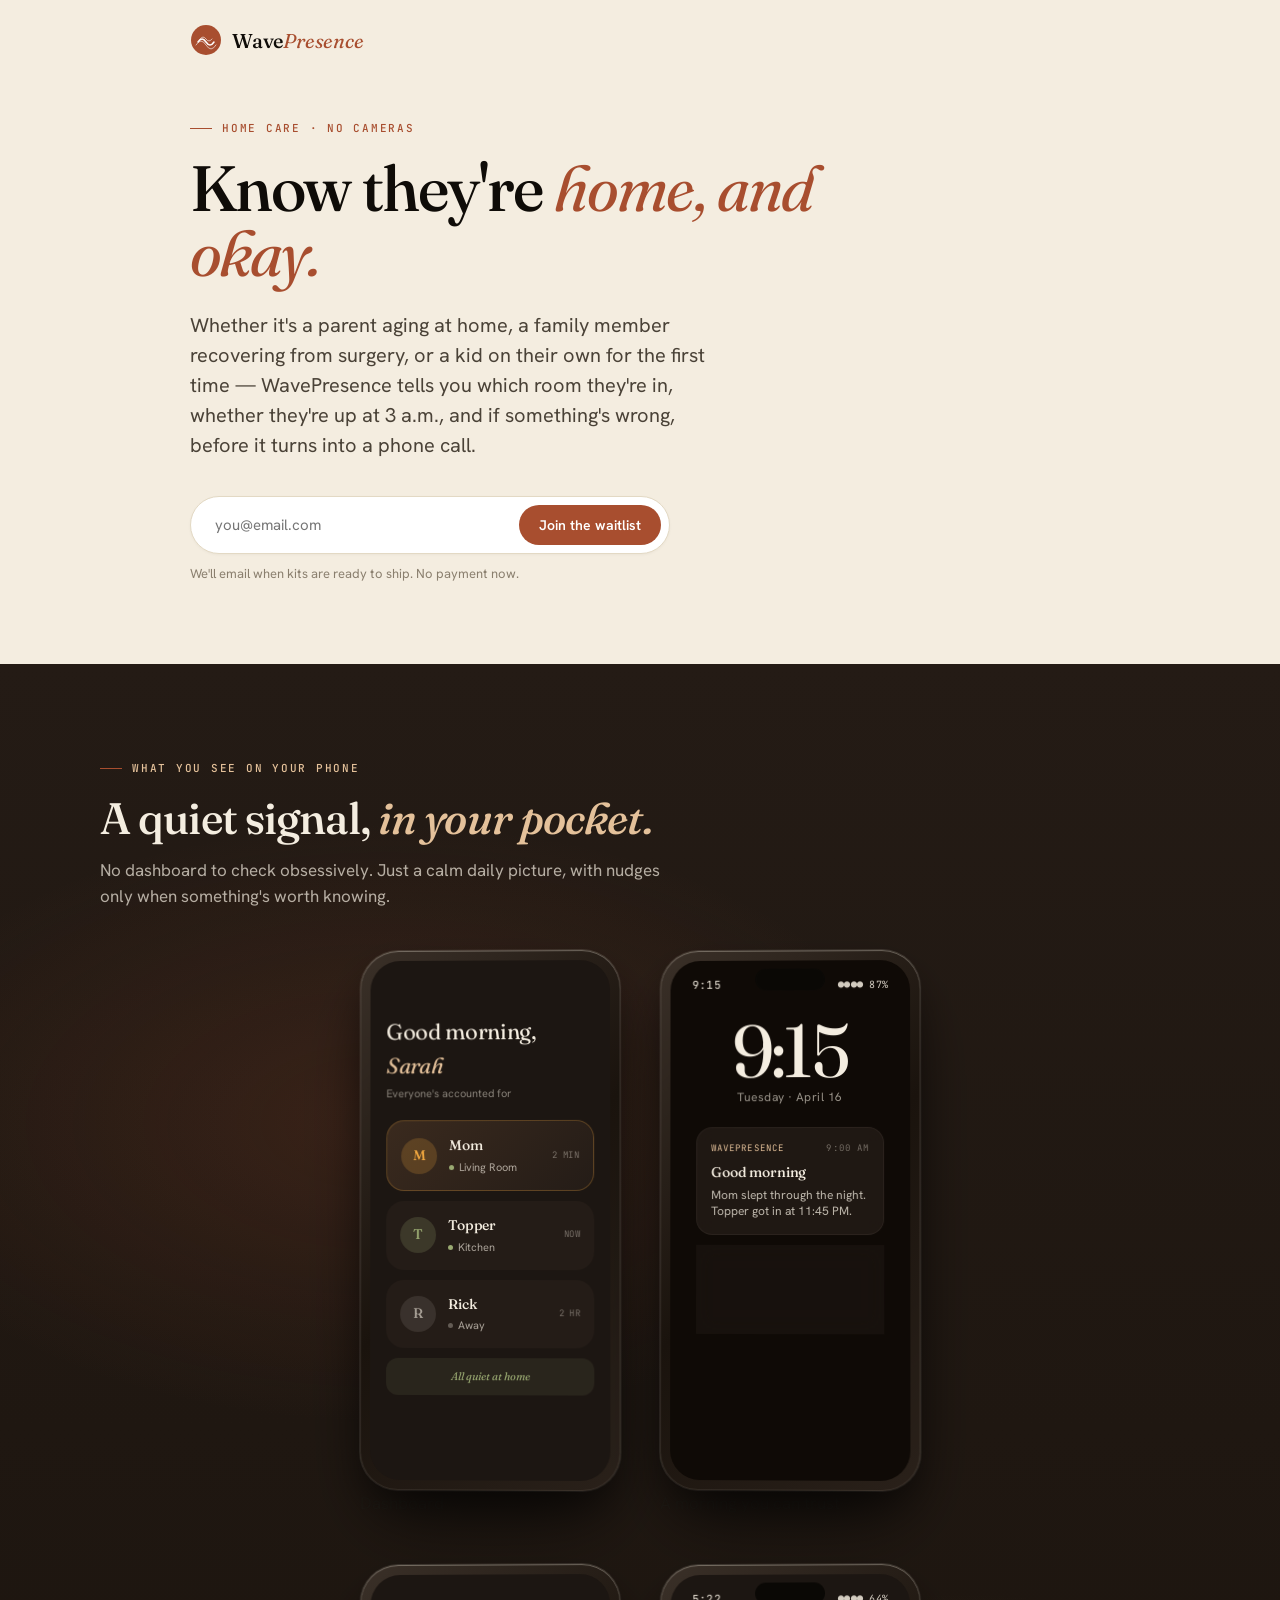
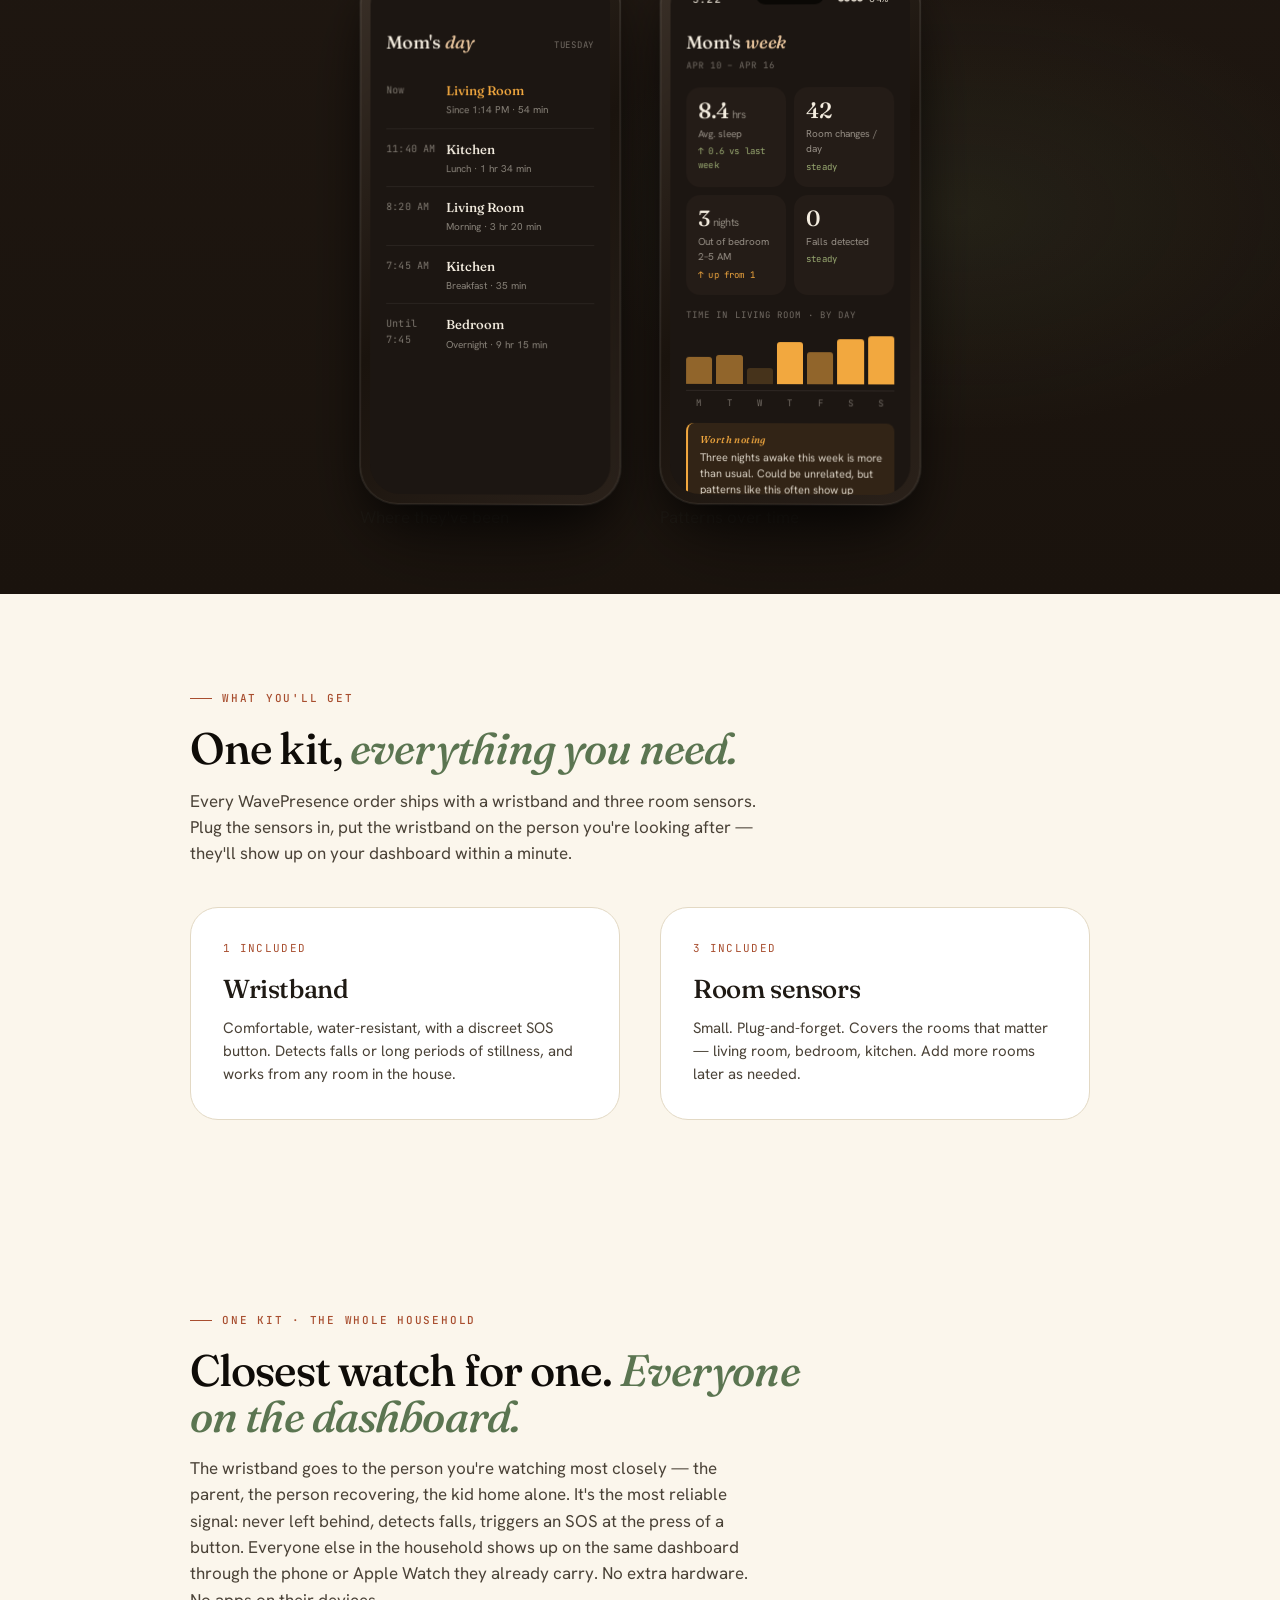
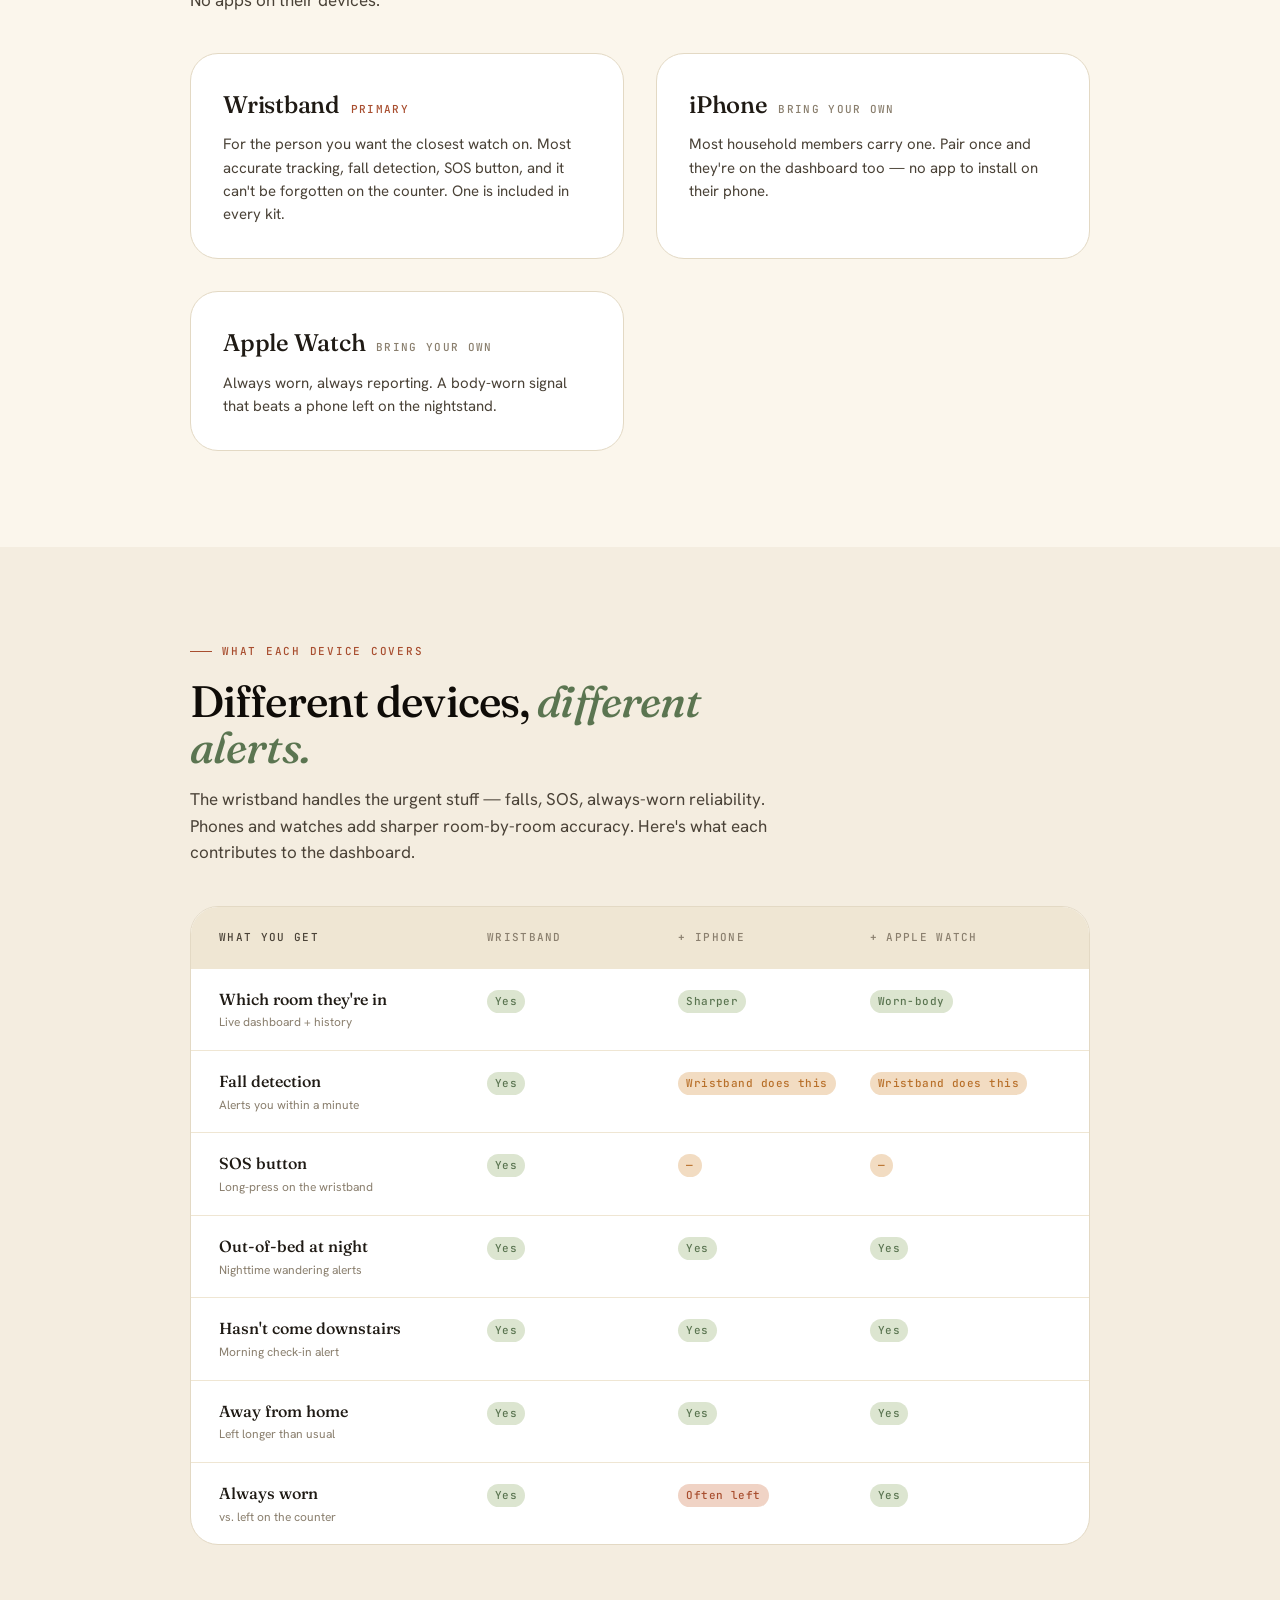
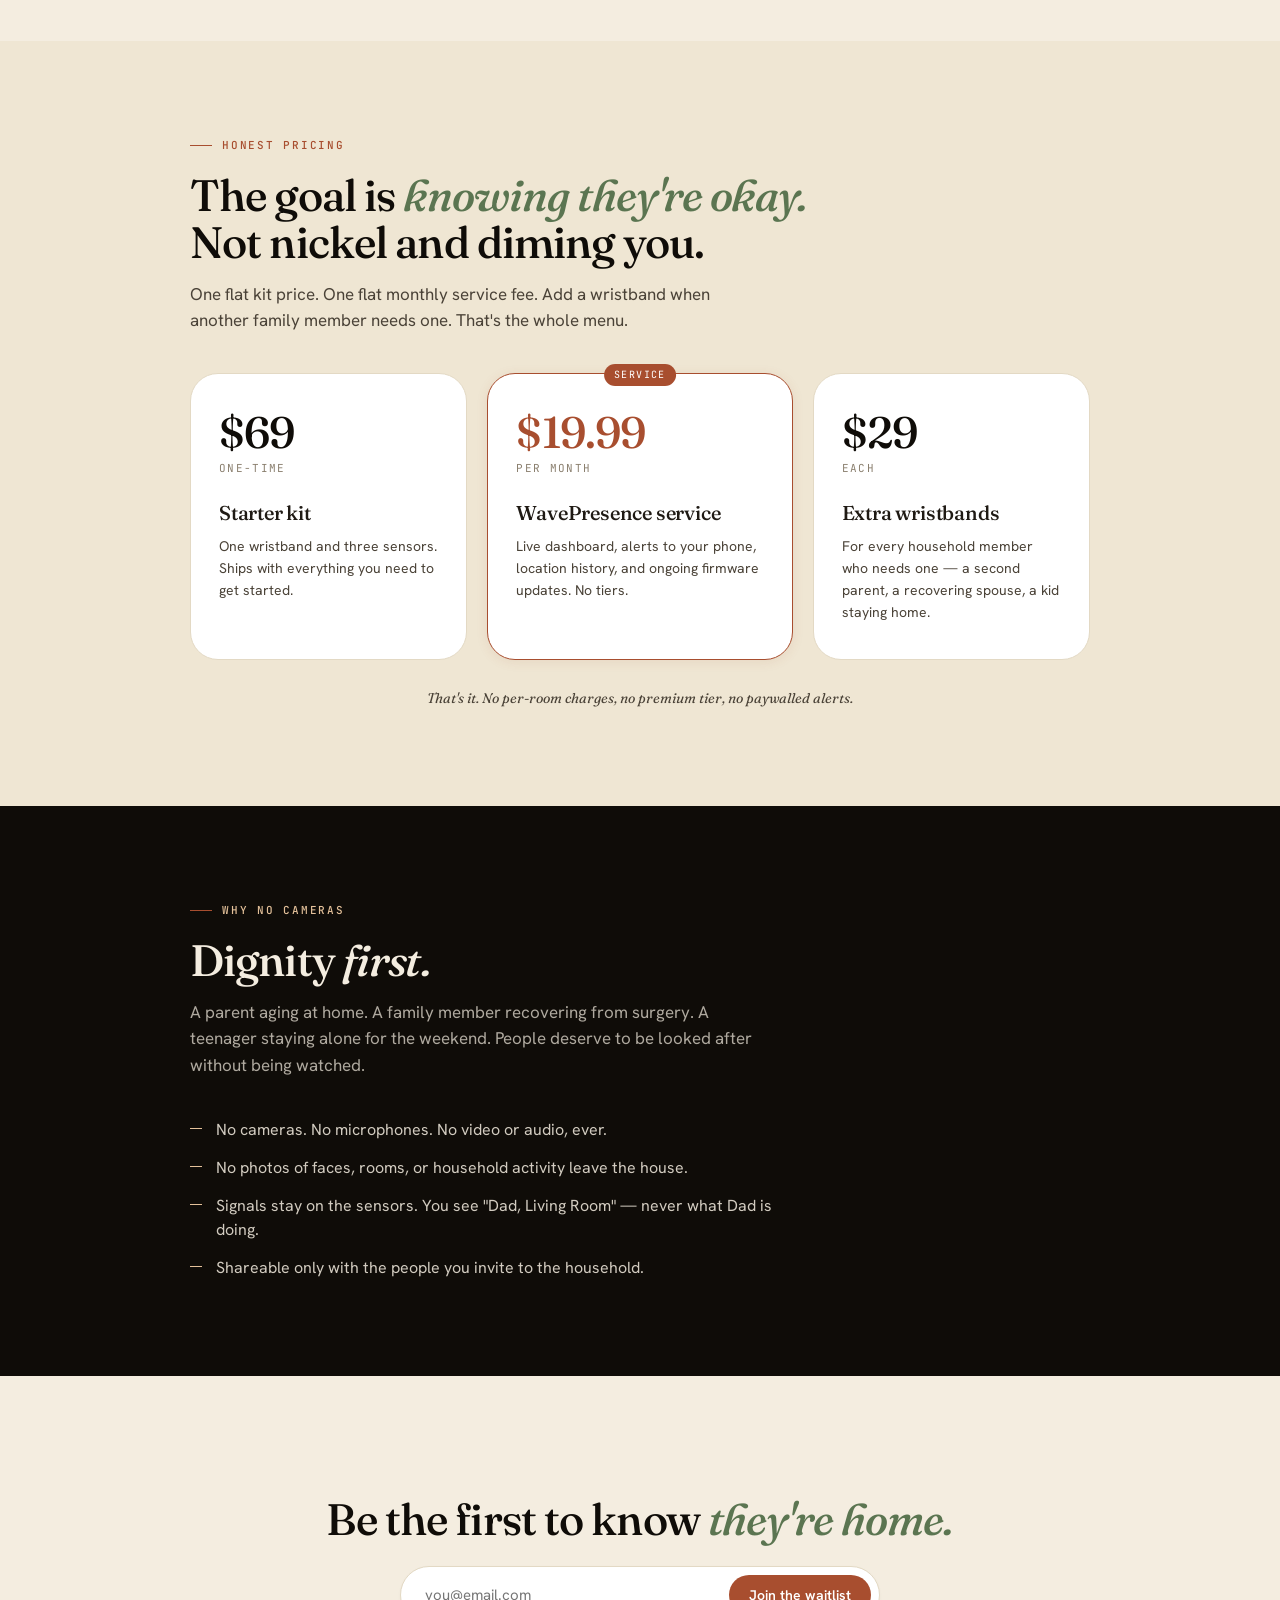
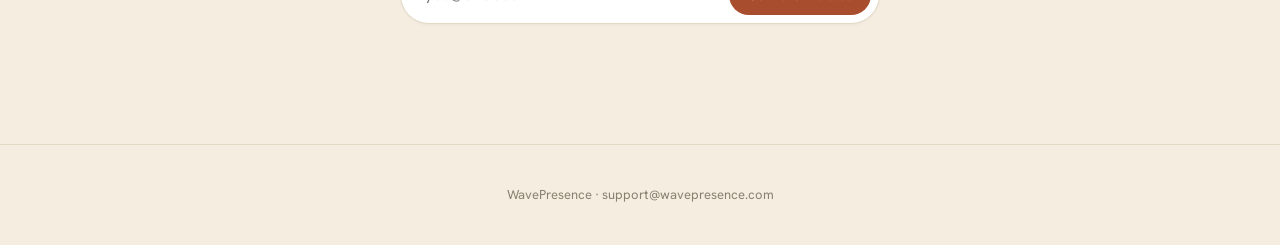
==== index.html @ 54b26f46 "style: lift phone mockups from black-on-black The phone bezels were near-identical to the section ba" ====
<!DOCTYPE html>
<html lang="en">
<head>
<meta charset="UTF-8" />
<meta name="viewport" content="width=device-width, initial-scale=1.0" />
<title>WavePresence — Know they're home, and okay</title>
<link rel="preconnect" href="https://fonts.googleapis.com">
<link rel="preconnect" href="https://fonts.gstatic.com" crossorigin>
<link href="https://fonts.googleapis.com/css2?family=Fraunces:ital,opsz,wght@0,9..144,400;0,9..144,500;0,9..144,600;1,9..144,400&family=Hanken+Grotesk:wght@300;400;500;600&family=JetBrains+Mono:wght@400;500&display=swap" rel="stylesheet">
<style>
  :root {
    --bg: #F4EDE0;
    --bg-warm: #EFE6D3;
    --card: #FBF6EC;
    --card-raised: #FFFFFF;
    --ink: #1F1A14;
    --ink-soft: #4A4237;
    --ink-muted: #8A7F6E;
    --line: #E3D9C4;
    --line-soft: #EFE6D3;
    --sage: #5B7551;
    --sage-soft: #DCE5D0;
    --amber: #B8702A;
    --amber-soft: #F2DCC2;
    --clay: #A84E2F;
    --clay-soft: #F0D3C5;
    --ink-deep: #0F0C08;
    --font-display: 'Fraunces', Georgia, serif;
    --font-body: 'Hanken Grotesk', -apple-system, sans-serif;
    --font-mono: 'JetBrains Mono', ui-monospace, monospace;
  }
  * { box-sizing: border-box; margin: 0; padding: 0; }
  body {
    background: var(--bg);
    color: var(--ink);
    font-family: var(--font-body);
    font-size: 17px;
    line-height: 1.55;
    -webkit-font-smoothing: antialiased;
    background-image:
      radial-gradient(1200px 600px at 10% -10%, rgba(168, 78, 47, 0.06), transparent 60%),
      radial-gradient(900px 500px at 95% 20%, rgba(91, 117, 81, 0.05), transparent 55%);
  }
  section { padding: 96px 24px; }
  .shell { max-width: 900px; margin: 0 auto; }
  .eyebrow {
    font-family: var(--font-mono);
    font-size: 11px;
    font-weight: 500;
    letter-spacing: 0.16em;
    text-transform: uppercase;
    color: var(--clay);
    display: flex; align-items: center; gap: 10px;
    margin-bottom: 18px;
  }
  .eyebrow::before { content: ""; width: 22px; height: 1px; background: var(--clay); }

  /* HEADER */
  header.site {
    position: absolute;
    top: 0; left: 0; right: 0;
    padding: 24px 24px 0;
    z-index: 10;
  }
  header.site .shell {
    display: flex;
    align-items: center;
    gap: 10px;
  }
  header.site .logo {
    width: 32px;
    height: 32px;
    color: var(--clay);
  }
  header.site .wordmark {
    font-family: var(--font-display);
    font-weight: 500;
    font-size: 20px;
    letter-spacing: -0.01em;
    color: var(--ink-deep);
  }
  header.site .wordmark em {
    font-style: italic;
    font-weight: 400;
    color: var(--clay);
  }

  /* HERO */
  .hero { padding-top: 120px; padding-bottom: 80px; }
  .hero h1 {
    font-family: var(--font-display);
    font-weight: 500;
    font-size: 64px;
    line-height: 1.02;
    letter-spacing: -0.025em;
    color: var(--ink-deep);
    margin-bottom: 24px;
    max-width: 18ch;
  }
  .hero h1 em { font-style: italic; font-weight: 400; color: var(--clay); }
  .hero .lede {
    font-size: 20px;
    color: var(--ink-soft);
    max-width: 48ch;
    line-height: 1.5;
    margin-bottom: 36px;
  }
  .waitlist {
    display: flex; gap: 8px; flex-wrap: wrap;
    background: var(--card-raised);
    padding: 8px;
    border-radius: 999px;
    border: 1px solid var(--line);
    max-width: 480px;
    box-shadow: 0 1px 3px rgba(31,26,20,0.04);
  }
  .waitlist input {
    flex: 1;
    border: none;
    outline: none;
    background: transparent;
    padding: 10px 16px;
    font-family: var(--font-body);
    font-size: 15px;
    color: var(--ink);
    min-width: 180px;
  }
  .waitlist button {
    background: var(--clay);
    color: #fff;
    border: none;
    padding: 10px 20px;
    border-radius: 999px;
    font-family: var(--font-body);
    font-size: 14px;
    font-weight: 600;
    cursor: pointer;
    transition: background 0.2s ease;
  }
  .waitlist button:hover { background: #8B3F26; }
  .waitlist-note {
    font-size: 13px;
    color: var(--ink-muted);
    margin-top: 10px;
  }

  /* Section titles */
  h2 {
    font-family: var(--font-display);
    font-weight: 500;
    font-size: 44px;
    line-height: 1.05;
    letter-spacing: -0.02em;
    color: var(--ink-deep);
    margin-bottom: 16px;
    max-width: 22ch;
  }
  h2 em { font-style: italic; color: var(--sage); }
  .section-lede {
    font-size: 17px;
    color: var(--ink-soft);
    max-width: 58ch;
    margin-bottom: 40px;
  }

  /* ── Phone mockups section ── */
  .phones-section {
    background:
      radial-gradient(ellipse 900px 500px at 30% 30%, rgba(168, 78, 47, 0.18), transparent 60%),
      radial-gradient(ellipse 700px 400px at 75% 75%, rgba(91, 117, 81, 0.12), transparent 55%),
      linear-gradient(180deg, #241B15 0%, #1A130D 100%);
    overflow: hidden;
    padding: 96px 24px 64px;
  }
  .phones-section .shell { max-width: 1080px; }
  .phones-section .eyebrow { color: #E4C19A; }
  .phones-section h2, .phones-section h2 em { color: #F4EDE0; }
  .phones-section h2 em { color: #E4C19A; }
  .phones-section .section-lede { color: rgba(244, 237, 224, 0.7); }

  .phones-grid {
    display: grid;
    grid-template-columns: repeat(2, auto);
    gap: 48px 40px;
    margin-top: 40px;
    justify-items: center;
    justify-content: center;
  }

  .phone {
    --phone-w: 260px;
    --phone-h: 540px;
    width: var(--phone-w);
    height: var(--phone-h);
    border-radius: 38px;
    background:
      linear-gradient(135deg, #3A3028 0%, #1A130D 50%, #2A211A 100%);
    padding: 10px;
    box-shadow:
      inset 0 1px 0 rgba(244, 237, 224, 0.25),
      inset 0 0 0 1px rgba(244, 237, 224, 0.08),
      0 40px 80px -20px rgba(0, 0, 0, 0.7),
      0 20px 40px -10px rgba(0, 0, 0, 0.5),
      0 0 0 1px rgba(244, 237, 224, 0.15);
    position: relative;
    transform: perspective(900px) rotateY(-1deg) rotateX(0.4deg);
  }
  .phone .screen {
    width: 100%;
    height: 100%;
    border-radius: 30px;
    background: #1C1612;
    overflow: hidden;
    position: relative;
    font-family: 'Hanken Grotesk', -apple-system, sans-serif;
    color: #F4EDE0;
  }
  .phone .notch {
    position: absolute;
    top: 8px; left: 50%;
    transform: translateX(-50%);
    width: 70px; height: 22px;
    background: #0A0805;
    border-radius: 999px;
    z-index: 4;
  }
  .phone .statusbar {
    display: flex;
    align-items: center;
    justify-content: space-between;
    padding: 11px 22px 0;
    height: 38px;
    position: relative;
    z-index: 3;
    font-family: 'JetBrains Mono', ui-monospace, monospace;
    font-size: 11px;
    color: #F4EDE0;
    letter-spacing: 0.02em;
  }
  .phone .statusbar .right { display: flex; gap: 6px; align-items: center; font-size: 10px; opacity: 0.85; }
  .phone .sbody {
    padding: 16px 16px;
    height: calc(100% - 38px);
    overflow: hidden;
  }
  .phone .caption {
    font-family: 'JetBrains Mono', ui-monospace, monospace;
    font-size: 10px;
    letter-spacing: 0.14em;
    text-transform: uppercase;
    text-align: center;
    color: rgba(244, 237, 224, 0.5);
    margin-top: 18px;
  }

  /* Dashboard screen */
  .s-greeting {
    font-family: 'Fraunces', Georgia, serif;
    font-weight: 400;
    font-size: 22px;
    letter-spacing: -0.015em;
    margin-bottom: 3px;
  }
  .s-greeting em { font-style: italic; color: #E4C19A; }
  .s-sub {
    font-size: 11px;
    color: rgba(244, 237, 224, 0.5);
    margin-bottom: 18px;
  }
  .s-card {
    background: #241C17;
    border-radius: 18px;
    padding: 14px 14px;
    margin-bottom: 10px;
    display: flex;
    align-items: center;
    gap: 12px;
  }
  .s-card.hero {
    background: linear-gradient(135deg, #3A2A1E, #241C17);
    border: 1px solid rgba(242, 168, 63, 0.25);
  }
  .s-avatar {
    width: 36px; height: 36px;
    border-radius: 50%;
    background: rgba(242, 168, 63, 0.2);
    color: #F2A83F;
    display: grid; place-items: center;
    font-family: 'Fraunces', Georgia, serif;
    font-weight: 500;
    font-size: 14px;
    flex-shrink: 0;
  }
  .s-name {
    font-family: 'Fraunces', Georgia, serif;
    font-weight: 500;
    font-size: 14px;
    letter-spacing: -0.01em;
  }
  .s-room {
    font-size: 11px;
    color: rgba(244, 237, 224, 0.65);
    display: flex;
    gap: 5px;
    align-items: center;
    margin-top: 2px;
  }
  .s-dot { width: 5px; height: 5px; border-radius: 50%; background: #9AAA72; display: inline-block; }
  .s-dot.away { background: rgba(244, 237, 224, 0.3); }
  .s-dot.warn { background: #F2A83F; }
  .s-time {
    font-family: 'JetBrains Mono', ui-monospace, monospace;
    font-size: 9px;
    color: rgba(244, 237, 224, 0.4);
    letter-spacing: 0.04em;
    margin-left: auto;
  }
  .s-ok {
    margin-top: 10px;
    padding: 10px 14px;
    background: rgba(154, 170, 114, 0.1);
    border-radius: 12px;
    font-size: 11px;
    color: #9AAA72;
    text-align: center;
    font-family: 'Fraunces', Georgia, serif;
    font-style: italic;
  }

  /* Alert screen (lock-screen style) */
  .phone.lock .screen { background: #0F0A06; }
  .lock-time {
    font-family: 'Fraunces', Georgia, serif;
    font-weight: 400;
    font-size: 74px;
    line-height: 0.95;
    text-align: center;
    margin-top: 18px;
    letter-spacing: -0.04em;
  }
  .lock-date {
    text-align: center;
    font-size: 12px;
    color: rgba(244, 237, 224, 0.6);
    margin-bottom: 20px;
    margin-top: 2px;
    letter-spacing: 0.04em;
  }
  .lock-notif {
    margin: 10px 10px 0;
    padding: 14px 14px;
    background: rgba(36, 28, 23, 0.75);
    backdrop-filter: blur(10px);
    border-radius: 16px;
    border: 1px solid rgba(244, 237, 224, 0.05);
  }
  .lock-notif .hdr {
    display: flex;
    align-items: center;
    justify-content: space-between;
    font-family: 'JetBrains Mono', ui-monospace, monospace;
    font-size: 9px;
    letter-spacing: 0.12em;
    text-transform: uppercase;
    color: rgba(244, 237, 224, 0.4);
    margin-bottom: 6px;
  }
  .lock-notif .hdr .app { color: #E4C19A; }
  .lock-notif .title {
    font-family: 'Fraunces', Georgia, serif;
    font-weight: 500;
    font-size: 14px;
    margin-bottom: 3px;
    letter-spacing: -0.01em;
  }
  .lock-notif .body {
    font-size: 12px;
    color: rgba(244, 237, 224, 0.75);
    line-height: 1.4;
  }

  /* Timeline screen */
  .tl-head {
    display: flex;
    align-items: baseline;
    justify-content: space-between;
    margin-bottom: 14px;
  }
  .tl-title {
    font-family: 'Fraunces', Georgia, serif;
    font-weight: 500;
    font-size: 18px;
    letter-spacing: -0.01em;
  }
  .tl-title em { font-style: italic; color: #E4C19A; }
  .tl-date {
    font-family: 'JetBrains Mono', ui-monospace, monospace;
    font-size: 9px;
    color: rgba(244, 237, 224, 0.4);
    letter-spacing: 0.08em;
    text-transform: uppercase;
  }
  .tl-row {
    display: grid;
    grid-template-columns: 52px 1fr;
    gap: 8px;
    padding: 10px 0;
    border-bottom: 1px solid rgba(244, 237, 224, 0.06);
    align-items: start;
  }
  .tl-row:last-child { border-bottom: none; }
  .tl-when {
    font-family: 'JetBrains Mono', ui-monospace, monospace;
    font-size: 10px;
    color: rgba(244, 237, 224, 0.45);
    letter-spacing: 0.02em;
    padding-top: 2px;
  }
  .tl-room {
    font-family: 'Fraunces', Georgia, serif;
    font-weight: 500;
    font-size: 13px;
    letter-spacing: -0.005em;
  }
  .tl-room.active em {
    font-style: normal;
    color: #F2A83F;
  }
  .tl-dur {
    font-size: 10px;
    color: rgba(244, 237, 224, 0.5);
    margin-top: 2px;
  }

  /* Insights screen */
  .in-head {
    margin-bottom: 14px;
  }
  .in-title {
    font-family: 'Fraunces', Georgia, serif;
    font-weight: 500;
    font-size: 18px;
    letter-spacing: -0.01em;
  }
  .in-title em { font-style: italic; color: #E4C19A; }
  .in-sub {
    font-family: 'JetBrains Mono', ui-monospace, monospace;
    font-size: 9px;
    letter-spacing: 0.1em;
    text-transform: uppercase;
    color: rgba(244, 237, 224, 0.4);
    margin-top: 3px;
  }
  .in-stats {
    display: grid;
    grid-template-columns: 1fr 1fr;
    gap: 8px;
    margin-bottom: 14px;
  }
  .in-stat {
    background: #241C17;
    padding: 12px 12px;
    border-radius: 14px;
  }
  .in-stat .val {
    font-family: 'Fraunces', Georgia, serif;
    font-weight: 500;
    font-size: 22px;
    letter-spacing: -0.02em;
    color: #F4EDE0;
    line-height: 1;
  }
  .in-stat .val .unit {
    font-size: 11px;
    color: rgba(244, 237, 224, 0.5);
    margin-left: 3px;
    font-family: 'Hanken Grotesk', sans-serif;
    font-weight: 400;
  }
  .in-stat .lab {
    font-size: 10px;
    color: rgba(244, 237, 224, 0.55);
    margin-top: 5px;
  }
  .in-stat .delta {
    font-family: 'JetBrains Mono', monospace;
    font-size: 9px;
    color: #9AAA72;
    margin-top: 4px;
    letter-spacing: 0.02em;
  }
  .in-stat .delta.warn { color: #F2A83F; }
  .in-chart-label {
    font-family: 'JetBrains Mono', ui-monospace, monospace;
    font-size: 9px;
    letter-spacing: 0.12em;
    text-transform: uppercase;
    color: rgba(244, 237, 224, 0.4);
    margin-bottom: 8px;
  }
  .in-chart {
    display: flex;
    align-items: flex-end;
    gap: 4px;
    height: 60px;
    padding-bottom: 6px;
    border-bottom: 1px solid rgba(244, 237, 224, 0.08);
  }
  .in-bar {
    flex: 1;
    background: rgba(242, 168, 63, 0.3);
    border-radius: 3px 3px 0 0;
    min-height: 4px;
  }
  .in-bar.hi { background: #F2A83F; }
  .in-bar.mid { background: rgba(242, 168, 63, 0.55); }
  .in-bar.lo { background: rgba(242, 168, 63, 0.2); }
  .in-days {
    display: flex;
    gap: 4px;
    margin-top: 6px;
  }
  .in-days span {
    flex: 1;
    text-align: center;
    font-family: 'JetBrains Mono', monospace;
    font-size: 9px;
    color: rgba(244, 237, 224, 0.4);
    letter-spacing: 0.04em;
  }
  .in-note {
    margin-top: 12px;
    padding: 10px 12px;
    background: rgba(242, 168, 63, 0.1);
    border-left: 2px solid #F2A83F;
    border-radius: 8px;
    font-size: 11px;
    line-height: 1.45;
    color: rgba(244, 237, 224, 0.85);
  }
  .in-note strong {
    color: #F2A83F;
    font-family: 'Fraunces', Georgia, serif;
    font-weight: 500;
    font-style: italic;
    display: block;
    font-size: 10px;
    letter-spacing: 0.04em;
    margin-bottom: 3px;
  }

  @media (max-width: 720px) {
    .phones-grid { grid-template-columns: 1fr; gap: 48px; }
  }

  /* In the box */
  .box-section { background: var(--card); }
  .box-grid {
    display: grid;
    grid-template-columns: 1fr 1fr;
    gap: 40px;
    margin-top: 32px;
  }
  .box-card {
    padding: 32px;
    background: var(--card-raised);
    border-radius: 28px;
    border: 1px solid var(--line);
  }
  .box-card h3 {
    font-family: var(--font-display);
    font-weight: 500;
    font-size: 26px;
    margin-bottom: 8px;
    letter-spacing: -0.015em;
  }
  .box-card .count {
    font-family: var(--font-mono);
    font-size: 11px;
    letter-spacing: 0.12em;
    color: var(--clay);
    margin-bottom: 12px;
    text-transform: uppercase;
  }
  .box-card p { color: var(--ink-soft); font-size: 15px; line-height: 1.55; }

  /* Matrix */
  .matrix {
    border: 1px solid var(--line);
    border-radius: 28px;
    overflow: hidden;
    background: var(--card-raised);
    margin-top: 32px;
  }
  .matrix-row {
    display: grid;
    grid-template-columns: 1.4fr 1fr 1fr 1fr;
    padding: 18px 28px;
    border-bottom: 1px solid var(--line-soft);
    align-items: baseline;
  }
  .matrix-row:last-child { border-bottom: none; }
  .matrix-row.head { background: var(--bg-warm); padding: 22px 28px; }
  .matrix-row.head > div {
    font-family: var(--font-mono);
    font-size: 11px;
    font-weight: 500;
    letter-spacing: 0.12em;
    text-transform: uppercase;
    color: var(--ink-muted);
  }
  .matrix-row.head .corner { color: var(--ink-soft); }
  .dim {
    font-family: var(--font-display);
    font-weight: 500;
    font-size: 16px;
    color: var(--ink);
  }
  .dim .d-sub {
    display: block;
    font-family: var(--font-body);
    font-size: 12px;
    color: var(--ink-muted);
    font-weight: 400;
    margin-top: 2px;
    letter-spacing: 0;
  }
  .cell {
    font-size: 14px;
    color: var(--ink-soft);
    display: flex; align-items: center;
    gap: 8px;
  }
  .mark {
    font-family: var(--font-mono);
    font-size: 11px;
    font-weight: 500;
    padding: 3px 8px;
    border-radius: 999px;
    letter-spacing: 0.04em;
  }
  .mark.good { background: var(--sage-soft); color: var(--sage); }
  .mark.mid  { background: var(--amber-soft); color: var(--amber); }
  .mark.bad  { background: var(--clay-soft); color: var(--clay); }

  /* Privacy */
  .privacy-section { background: var(--ink-deep); color: #F4EDE0; }
  .privacy-section h2, .privacy-section h2 em { color: #F4EDE0; }
  .privacy-section em { color: #E4C19A; }
  .privacy-section .section-lede { color: rgba(244, 237, 224, 0.7); }
  .privacy-list {
    list-style: none;
    display: grid;
    gap: 14px;
    margin-top: 24px;
    max-width: 60ch;
  }
  .privacy-list li {
    padding-left: 26px;
    position: relative;
    color: rgba(244, 237, 224, 0.85);
    font-size: 16px;
    line-height: 1.5;
  }
  .privacy-list li::before {
    content: "";
    position: absolute; left: 0; top: 10px;
    width: 12px; height: 1px; background: #E4C19A;
  }

  /* Pricing */
  .pricing { background: var(--bg-warm); }
  .price-grid {
    display: grid;
    grid-template-columns: 1fr 1.1fr 1fr;
    gap: 20px;
    margin-top: 32px;
  }
  .price-card {
    padding: 36px 28px;
    background: var(--card-raised);
    border-radius: 28px;
    border: 1px solid var(--line);
    position: relative;
    display: flex;
    flex-direction: column;
  }
  .price-card.featured {
    border-color: var(--clay);
    box-shadow: 0 2px 12px rgba(168, 78, 47, 0.1);
  }
  .price-card.featured::before {
    content: "Service";
    position: absolute;
    top: -10px;
    left: 50%;
    transform: translateX(-50%);
    background: var(--clay);
    color: #fff;
    font-family: var(--font-mono);
    font-size: 10px;
    letter-spacing: 0.14em;
    padding: 3px 10px;
    border-radius: 999px;
    text-transform: uppercase;
  }
  .price-tag {
    font-family: var(--font-display);
    font-weight: 500;
    font-size: 44px;
    line-height: 1;
    letter-spacing: -0.02em;
    color: var(--ink-deep);
  }
  .price-card.featured .price-tag { color: var(--clay); }
  .price-label {
    font-family: var(--font-mono);
    font-size: 11px;
    letter-spacing: 0.12em;
    text-transform: uppercase;
    color: var(--ink-muted);
    margin-top: 6px;
    margin-bottom: 20px;
  }
  .price-card h3 {
    font-family: var(--font-display);
    font-weight: 500;
    font-size: 20px;
    margin-bottom: 8px;
    letter-spacing: -0.01em;
  }
  .price-card p {
    color: var(--ink-soft);
    font-size: 14px;
    line-height: 1.55;
  }
  .pricing .footnote {
    margin-top: 28px;
    font-size: 14px;
    color: var(--ink-soft);
    font-style: italic;
    font-family: var(--font-display);
    text-align: center;
  }

  /* Add-ons */
  .addons { background: var(--card); }
  .addons .add-grid {
    display: grid;
    grid-template-columns: 1fr 1fr;
    gap: 32px;
    margin-top: 32px;
  }
  .addon {
    padding: 32px;
    background: var(--card-raised);
    border-radius: 28px;
    border: 1px solid var(--line);
  }
  .addon h3 {
    font-family: var(--font-display);
    font-weight: 500;
    font-size: 24px;
    margin-bottom: 10px;
    letter-spacing: -0.01em;
  }
  .addon p { color: var(--ink-soft); font-size: 15px; line-height: 1.55; }

  /* Final CTA */
  .final-cta { text-align: center; padding: 120px 24px; }
  .final-cta h2 { margin: 0 auto 24px; }

  footer {
    padding: 40px 24px;
    text-align: center;
    color: var(--ink-muted);
    font-size: 13px;
    border-top: 1px solid var(--line);
  }

  @media (max-width: 720px) {
    .hero h1 { font-size: 44px; }
    .hero .lede { font-size: 17px; }
    h2 { font-size: 34px; }
    .box-grid, .addons .add-grid, .price-grid { grid-template-columns: 1fr; }
    .matrix-row { grid-template-columns: 1fr; gap: 6px; padding: 14px 20px; }
    .matrix-row.head { display: none; }
    .cell::before {
      content: attr(data-col);
      font-family: var(--font-mono);
      font-size: 10px;
      color: var(--ink-muted);
      text-transform: uppercase;
      letter-spacing: 0.1em;
      min-width: 100px;
      display: inline-block;
    }
  }
</style>
</head>
<body>

<!-- HEADER -->
<header class="site">
  <div class="shell">
    <svg class="logo" viewBox="0 0 64 64" fill="none" aria-hidden="true">
      <circle cx="32" cy="32" r="30" fill="currentColor"/>
      <path d="M16 36 Q24 24 32 36 T48 36" stroke="white" stroke-width="3" stroke-linecap="round" fill="none"/>
      <path d="M12 42 Q22 26 32 42 T52 42" stroke="white" stroke-width="2" stroke-linecap="round" stroke-opacity="0.6" fill="none"/>
      <path d="M20 30 Q26 22 32 30 T44 30" stroke="white" stroke-width="2" stroke-linecap="round" stroke-opacity="0.6" fill="none"/>
    </svg>
    <span class="wordmark">Wave<em>Presence</em></span>
  </div>
</header>

<!-- HERO -->
<section class="hero">
  <div class="shell">
    <div class="eyebrow">Home care · no cameras</div>
    <h1>Know they're <em>home, and okay.</em></h1>
    <p class="lede">Whether it's a parent aging at home, a family member recovering from surgery, or a kid on their own for the first time — WavePresence tells you which room they're in, whether they're up at 3 a.m., and if something's wrong, before it turns into a phone call.</p>
    <form class="waitlist" onsubmit="return submitWaitlist(event, 'hero')">
      <input type="email" name="email" placeholder="you@email.com" required>
      <button type="submit">Join the waitlist</button>
    </form>
    <p class="waitlist-note">We'll email when kits are ready to ship. No payment now.</p>
  </div>
</section>

<!-- PHONES -->
<section class="phones-section">
  <div class="shell">
    <div class="eyebrow">What you see on your phone</div>
    <h2>A quiet signal, <em>in your pocket.</em></h2>
    <p class="section-lede">No dashboard to check obsessively. Just a calm daily picture, with nudges only when something's worth knowing.</p>

    <div class="phones-grid">

      <!-- Phone 1: Dashboard -->
      <div>
        <div class="phone">
          <div class="screen">
            <div class="notch"></div>
            <div class="statusbar">
              <span>9:41</span>
              <span class="right">●●●● 93%</span>
            </div>
            <div class="sbody">
              <div class="s-greeting">Good morning, <em>Sarah</em></div>
              <div class="s-sub">Everyone's accounted for</div>
              <div class="s-card hero">
                <div class="s-avatar">M</div>
                <div>
                  <div class="s-name">Mom</div>
                  <div class="s-room"><span class="s-dot"></span>Living Room</div>
                </div>
                <span class="s-time">2 MIN</span>
              </div>
              <div class="s-card">
                <div class="s-avatar" style="background:rgba(154,170,114,0.2);color:#9AAA72">T</div>
                <div>
                  <div class="s-name">Topper</div>
                  <div class="s-room"><span class="s-dot"></span>Kitchen</div>
                </div>
                <span class="s-time">NOW</span>
              </div>
              <div class="s-card">
                <div class="s-avatar" style="background:rgba(244,237,224,0.1);color:rgba(244,237,224,0.6)">R</div>
                <div>
                  <div class="s-name">Rick</div>
                  <div class="s-room"><span class="s-dot away"></span>Away</div>
                </div>
                <span class="s-time">2 HR</span>
              </div>
              <div class="s-ok">All quiet at home</div>
            </div>
          </div>
        </div>
        <div class="caption">Dashboard</div>
      </div>

      <!-- Phone 2: Lock-screen alert -->
      <div>
        <div class="phone lock">
          <div class="screen">
            <div class="notch"></div>
            <div class="statusbar">
              <span>9:15</span>
              <span class="right">●●●● 87%</span>
            </div>
            <div class="sbody" style="padding-top:0">
              <div class="lock-time">9:15</div>
              <div class="lock-date">Tuesday · April 16</div>
              <div class="lock-notif">
                <div class="hdr"><span class="app">WavePresence</span><span>9:00 AM</span></div>
                <div class="title">Good morning</div>
                <div class="body">Mom slept through the night. Topper got in at 11:45 PM.</div>
              </div>
              <div class="lock-notif" style="opacity:0.5">
                <div class="hdr"><span class="app">Calendar</span><span>9:30 AM</span></div>
                <div class="title" style="font-size:13px">Coffee with Dad</div>
                <div class="body" style="font-size:11px">Coral Café · in 45 min</div>
              </div>
            </div>
          </div>
        </div>
        <div class="caption">A morning you can trust</div>
      </div>

      <!-- Phone 3: Timeline -->
      <div>
        <div class="phone">
          <div class="screen">
            <div class="notch"></div>
            <div class="statusbar">
              <span>2:08</span>
              <span class="right">●●●● 78%</span>
            </div>
            <div class="sbody">
              <div class="tl-head">
                <div>
                  <div class="tl-title">Mom's <em>day</em></div>
                </div>
                <div class="tl-date">Tuesday</div>
              </div>
              <div class="tl-row">
                <div class="tl-when">Now</div>
                <div>
                  <div class="tl-room active"><em>Living Room</em></div>
                  <div class="tl-dur">Since 1:14 PM · 54 min</div>
                </div>
              </div>
              <div class="tl-row">
                <div class="tl-when">11:40 AM</div>
                <div>
                  <div class="tl-room">Kitchen</div>
                  <div class="tl-dur">Lunch · 1 hr 34 min</div>
                </div>
              </div>
              <div class="tl-row">
                <div class="tl-when">8:20 AM</div>
                <div>
                  <div class="tl-room">Living Room</div>
                  <div class="tl-dur">Morning · 3 hr 20 min</div>
                </div>
              </div>
              <div class="tl-row">
                <div class="tl-when">7:45 AM</div>
                <div>
                  <div class="tl-room">Kitchen</div>
                  <div class="tl-dur">Breakfast · 35 min</div>
                </div>
              </div>
              <div class="tl-row">
                <div class="tl-when">Until 7:45</div>
                <div>
                  <div class="tl-room">Bedroom</div>
                  <div class="tl-dur">Overnight · 9 hr 15 min</div>
                </div>
              </div>
            </div>
          </div>
        </div>
        <div class="caption">Where they've been</div>
      </div>

      <!-- Phone 4: Insights -->
      <div>
        <div class="phone">
          <div class="screen">
            <div class="notch"></div>
            <div class="statusbar">
              <span>5:22</span>
              <span class="right">●●●● 64%</span>
            </div>
            <div class="sbody">
              <div class="in-head">
                <div class="in-title">Mom's <em>week</em></div>
                <div class="in-sub">Apr 10 – Apr 16</div>
              </div>
              <div class="in-stats">
                <div class="in-stat">
                  <div class="val">8.4<span class="unit">hrs</span></div>
                  <div class="lab">Avg. sleep</div>
                  <div class="delta">↑ 0.6 vs last week</div>
                </div>
                <div class="in-stat">
                  <div class="val">42</div>
                  <div class="lab">Room changes / day</div>
                  <div class="delta">steady</div>
                </div>
                <div class="in-stat">
                  <div class="val">3<span class="unit">nights</span></div>
                  <div class="lab">Out of bedroom 2–5 AM</div>
                  <div class="delta warn">↑ up from 1</div>
                </div>
                <div class="in-stat">
                  <div class="val">0</div>
                  <div class="lab">Falls detected</div>
                  <div class="delta">steady</div>
                </div>
              </div>
              <div class="in-chart-label">Time in Living Room · by day</div>
              <div class="in-chart">
                <div class="in-bar mid" style="height:50%"></div>
                <div class="in-bar mid" style="height:55%"></div>
                <div class="in-bar lo" style="height:30%"></div>
                <div class="in-bar hi" style="height:78%"></div>
                <div class="in-bar mid" style="height:60%"></div>
                <div class="in-bar hi" style="height:85%"></div>
                <div class="in-bar hi" style="height:90%"></div>
              </div>
              <div class="in-days">
                <span>M</span><span>T</span><span>W</span><span>T</span><span>F</span><span>S</span><span>S</span>
              </div>
              <div class="in-note">
                <strong>Worth noting</strong>
                Three nights awake this week is more than usual. Could be unrelated, but patterns like this often show up before something else.
              </div>
            </div>
          </div>
        </div>
        <div class="caption">Patterns over time</div>
      </div>

    </div>
  </div>
</section>

<!-- IN THE BOX -->
<section class="box-section">
  <div class="shell">
    <div class="eyebrow">What you'll get</div>
    <h2>One kit, <em>everything you need.</em></h2>
    <p class="section-lede">Every WavePresence order ships with a wristband and three room sensors. Plug the sensors in, put the wristband on the person you're looking after — they'll show up on your dashboard within a minute.</p>
    <div class="box-grid">
      <div class="box-card">
        <div class="count">1 included</div>
        <h3>Wristband</h3>
        <p>Comfortable, water-resistant, with a discreet SOS button. Detects falls or long periods of stillness, and works from any room in the house.</p>
      </div>
      <div class="box-card">
        <div class="count">3 included</div>
        <h3>Room sensors</h3>
        <p>Small. Plug-and-forget. Covers the rooms that matter — living room, bedroom, kitchen. Add more rooms later as needed.</p>
      </div>
    </div>
  </div>
</section>

<!-- ADD-ONS (moved above matrix, reframed) -->
<section class="addons">
  <div class="shell">
    <div class="eyebrow">One kit · the whole household</div>
    <h2>Closest watch for one. <em>Everyone on the dashboard.</em></h2>
    <p class="section-lede">The wristband goes to the person you're watching most closely — the parent, the person recovering, the kid home alone. It's the most reliable signal: never left behind, detects falls, triggers an SOS at the press of a button. Everyone else in the household shows up on the same dashboard through the phone or Apple Watch they already carry. No extra hardware. No apps on their devices.</p>
    <div class="add-grid">
      <div class="addon">
        <h3>Wristband <span style="font-family:var(--font-mono);font-size:11px;letter-spacing:0.12em;color:var(--clay);text-transform:uppercase;margin-left:6px;">Primary</span></h3>
        <p>For the person you want the closest watch on. Most accurate tracking, fall detection, SOS button, and it can't be forgotten on the counter. One is included in every kit.</p>
      </div>
      <div class="addon">
        <h3>iPhone <span style="font-family:var(--font-mono);font-size:11px;letter-spacing:0.12em;color:var(--ink-muted);text-transform:uppercase;margin-left:6px;">Bring your own</span></h3>
        <p>Most household members carry one. Pair once and they're on the dashboard too — no app to install on their phone.</p>
      </div>
      <div class="addon">
        <h3>Apple Watch <span style="font-family:var(--font-mono);font-size:11px;letter-spacing:0.12em;color:var(--ink-muted);text-transform:uppercase;margin-left:6px;">Bring your own</span></h3>
        <p>Always worn, always reporting. A body-worn signal that beats a phone left on the nightstand.</p>
      </div>
    </div>
  </div>
</section>

<!-- MATRIX -->
<section>
  <div class="shell">
    <div class="eyebrow">What each device covers</div>
    <h2>Different devices, <em>different alerts.</em></h2>
    <p class="section-lede">The wristband handles the urgent stuff — falls, SOS, always-worn reliability. Phones and watches add sharper room-by-room accuracy. Here's what each contributes to the dashboard.</p>
    <div class="matrix">
      <div class="matrix-row head">
        <div class="corner">What you get</div>
        <div>Wristband</div>
        <div>+ iPhone</div>
        <div>+ Apple Watch</div>
      </div>
      <div class="matrix-row">
        <div class="dim">Which room they're in<span class="d-sub">Live dashboard + history</span></div>
        <div class="cell" data-col="Wristband"><span class="mark good">Yes</span></div>
        <div class="cell" data-col="+ iPhone"><span class="mark good">Sharper</span></div>
        <div class="cell" data-col="+ Apple Watch"><span class="mark good">Worn-body</span></div>
      </div>
      <div class="matrix-row">
        <div class="dim">Fall detection<span class="d-sub">Alerts you within a minute</span></div>
        <div class="cell" data-col="Wristband"><span class="mark good">Yes</span></div>
        <div class="cell" data-col="+ iPhone"><span class="mark mid">Wristband does this</span></div>
        <div class="cell" data-col="+ Apple Watch"><span class="mark mid">Wristband does this</span></div>
      </div>
      <div class="matrix-row">
        <div class="dim">SOS button<span class="d-sub">Long-press on the wristband</span></div>
        <div class="cell" data-col="Wristband"><span class="mark good">Yes</span></div>
        <div class="cell" data-col="+ iPhone"><span class="mark mid">—</span></div>
        <div class="cell" data-col="+ Apple Watch"><span class="mark mid">—</span></div>
      </div>
      <div class="matrix-row">
        <div class="dim">Out-of-bed at night<span class="d-sub">Nighttime wandering alerts</span></div>
        <div class="cell" data-col="Wristband"><span class="mark good">Yes</span></div>
        <div class="cell" data-col="+ iPhone"><span class="mark good">Yes</span></div>
        <div class="cell" data-col="+ Apple Watch"><span class="mark good">Yes</span></div>
      </div>
      <div class="matrix-row">
        <div class="dim">Hasn't come downstairs<span class="d-sub">Morning check-in alert</span></div>
        <div class="cell" data-col="Wristband"><span class="mark good">Yes</span></div>
        <div class="cell" data-col="+ iPhone"><span class="mark good">Yes</span></div>
        <div class="cell" data-col="+ Apple Watch"><span class="mark good">Yes</span></div>
      </div>
      <div class="matrix-row">
        <div class="dim">Away from home<span class="d-sub">Left longer than usual</span></div>
        <div class="cell" data-col="Wristband"><span class="mark good">Yes</span></div>
        <div class="cell" data-col="+ iPhone"><span class="mark good">Yes</span></div>
        <div class="cell" data-col="+ Apple Watch"><span class="mark good">Yes</span></div>
      </div>
      <div class="matrix-row">
        <div class="dim">Always worn<span class="d-sub">vs. left on the counter</span></div>
        <div class="cell" data-col="Wristband"><span class="mark good">Yes</span></div>
        <div class="cell" data-col="+ iPhone"><span class="mark bad">Often left</span></div>
        <div class="cell" data-col="+ Apple Watch"><span class="mark good">Yes</span></div>
      </div>
    </div>
  </div>
</section>

<!-- PRICING -->
<section class="pricing">
  <div class="shell">
    <div class="eyebrow">Honest pricing</div>
    <h2>The goal is <em>knowing they're okay.</em> Not nickel and diming you.</h2>
    <p class="section-lede">One flat kit price. One flat monthly service fee. Add a wristband when another family member needs one. That's the whole menu.</p>
    <div class="price-grid">
      <div class="price-card">
        <div class="price-tag">$69</div>
        <div class="price-label">one-time</div>
        <h3>Starter kit</h3>
        <p>One wristband and three sensors. Ships with everything you need to get started.</p>
      </div>
      <div class="price-card featured">
        <div class="price-tag">$19.99</div>
        <div class="price-label">per month</div>
        <h3>WavePresence service</h3>
        <p>Live dashboard, alerts to your phone, location history, and ongoing firmware updates. No tiers.</p>
      </div>
      <div class="price-card">
        <div class="price-tag">$29</div>
        <div class="price-label">each</div>
        <h3>Extra wristbands</h3>
        <p>For every household member who needs one — a second parent, a recovering spouse, a kid staying home.</p>
      </div>
    </div>
    <p class="footnote">That's it. No per-room charges, no premium tier, no paywalled alerts.</p>
  </div>
</section>

<!-- PRIVACY -->
<section class="privacy-section">
  <div class="shell">
    <div class="eyebrow" style="color: #E4C19A;">Why no cameras</div>
    <h2>Dignity <em>first.</em></h2>
    <p class="section-lede">A parent aging at home. A family member recovering from surgery. A teenager staying alone for the weekend. People deserve to be looked after without being watched.</p>
    <ul class="privacy-list">
      <li>No cameras. No microphones. No video or audio, ever.</li>
      <li>No photos of faces, rooms, or household activity leave the house.</li>
      <li>Signals stay on the sensors. You see "Dad, Living Room" — never what Dad is doing.</li>
      <li>Shareable only with the people you invite to the household.</li>
    </ul>
  </div>
</section>

<!-- FINAL CTA -->
<section class="final-cta">
  <div class="shell">
    <h2>Be the first to know <em>they're home.</em></h2>
    <form class="waitlist" style="margin: 0 auto;" onsubmit="return submitWaitlist(event, 'final_cta')">
      <input type="email" name="email" placeholder="you@email.com" required>
      <button type="submit">Join the waitlist</button>
    </form>
  </div>
</section>

<footer>
  WavePresence · support@wavepresence.com
</footer>

<script>
  const WAITLIST_ENDPOINT = 'https://wavepresence-api-develop.up.railway.app/waitlist';

  async function submitWaitlist(event, source) {
    event.preventDefault();
    const form = event.currentTarget;
    const input = form.querySelector('input[name="email"]');
    const button = form.querySelector('button');
    const email = input.value.trim();
    if (!email) return false;

    const originalLabel = button.innerText;
    button.disabled = true;
    button.innerText = 'Saving…';

    try {
      const res = await fetch(WAITLIST_ENDPOINT, {
        method: 'POST',
        headers: { 'Content-Type': 'application/json' },
        body: JSON.stringify({ email, source }),
      });
      if (!res.ok) throw new Error('save failed');
      const data = await res.json().catch(() => ({}));
      button.innerText = data.already_subscribed ? 'Already on the list ✓' : 'On the list ✓';
      input.value = '';
    } catch (err) {
      button.disabled = false;
      button.innerText = originalLabel;
      alert("Sorry — couldn't save that. Please try again in a moment.");
    }
    return false;
  }
</script>

</body>
</html>
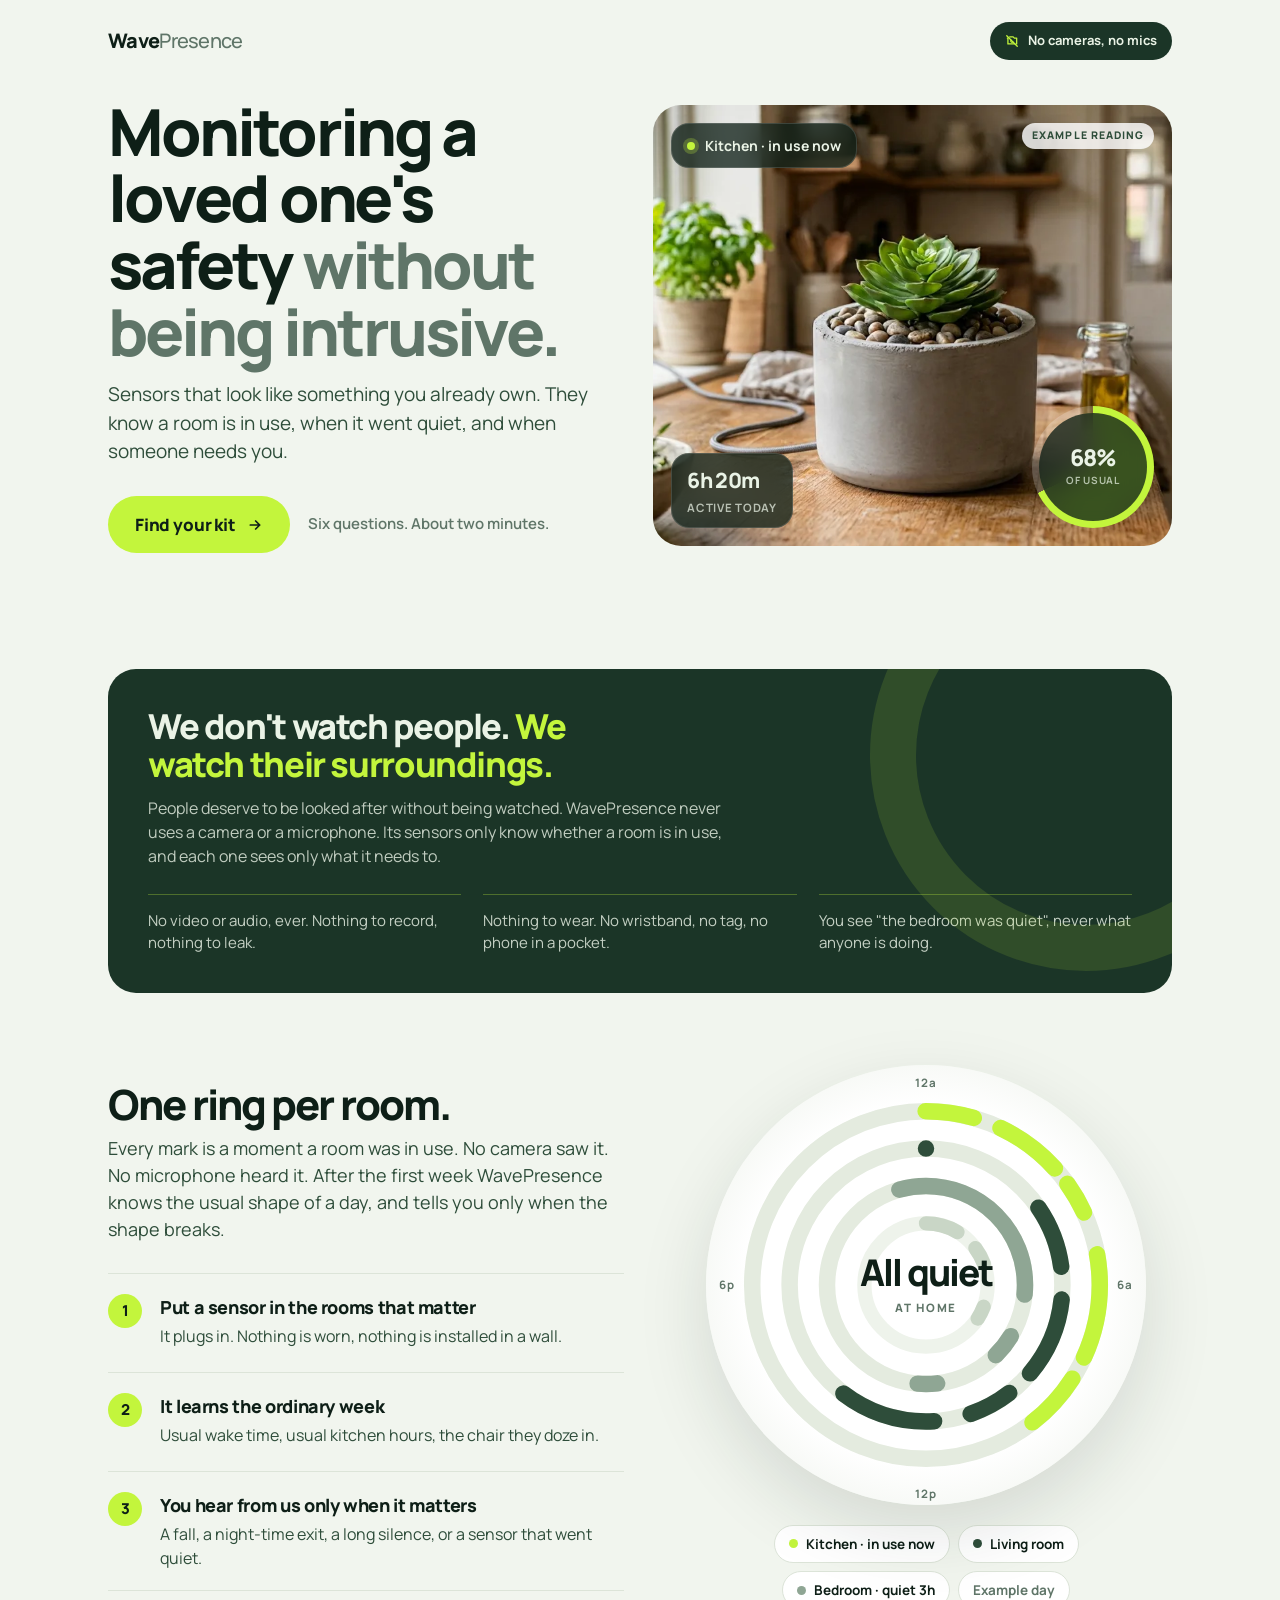
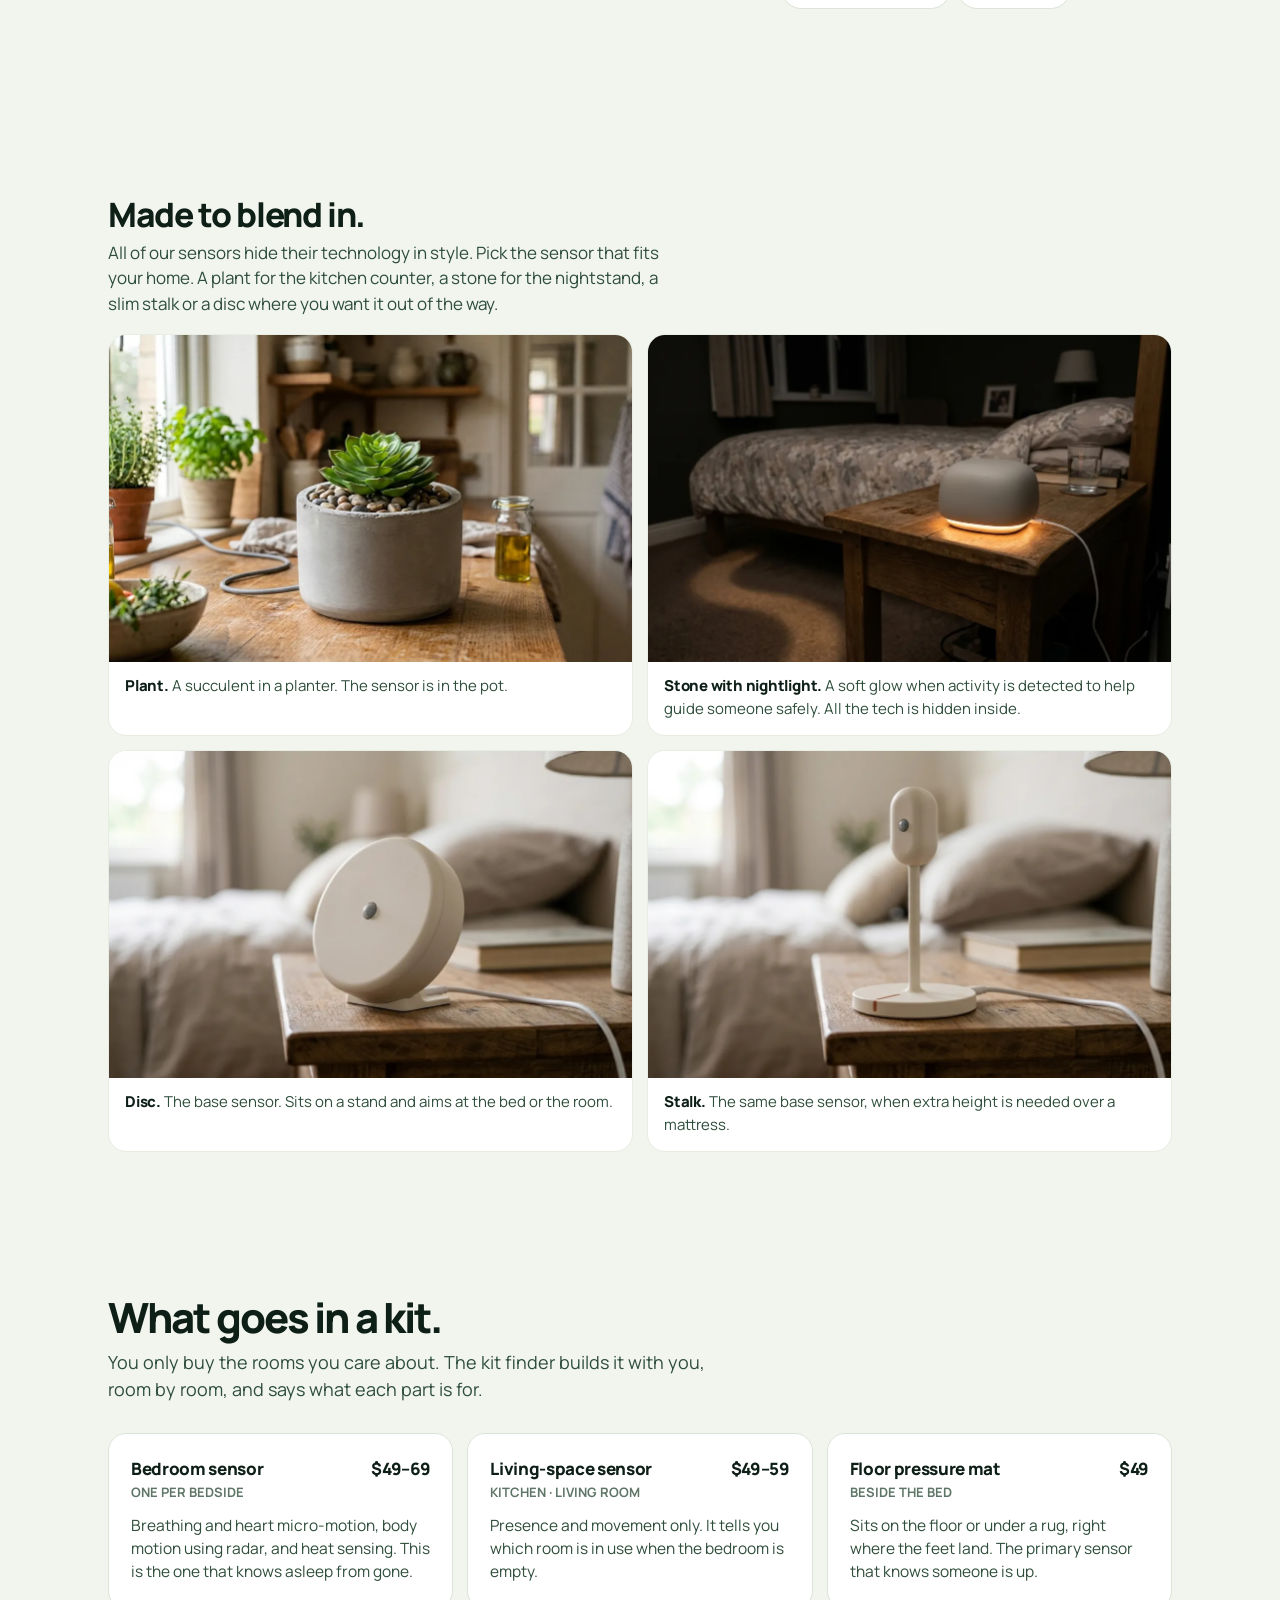
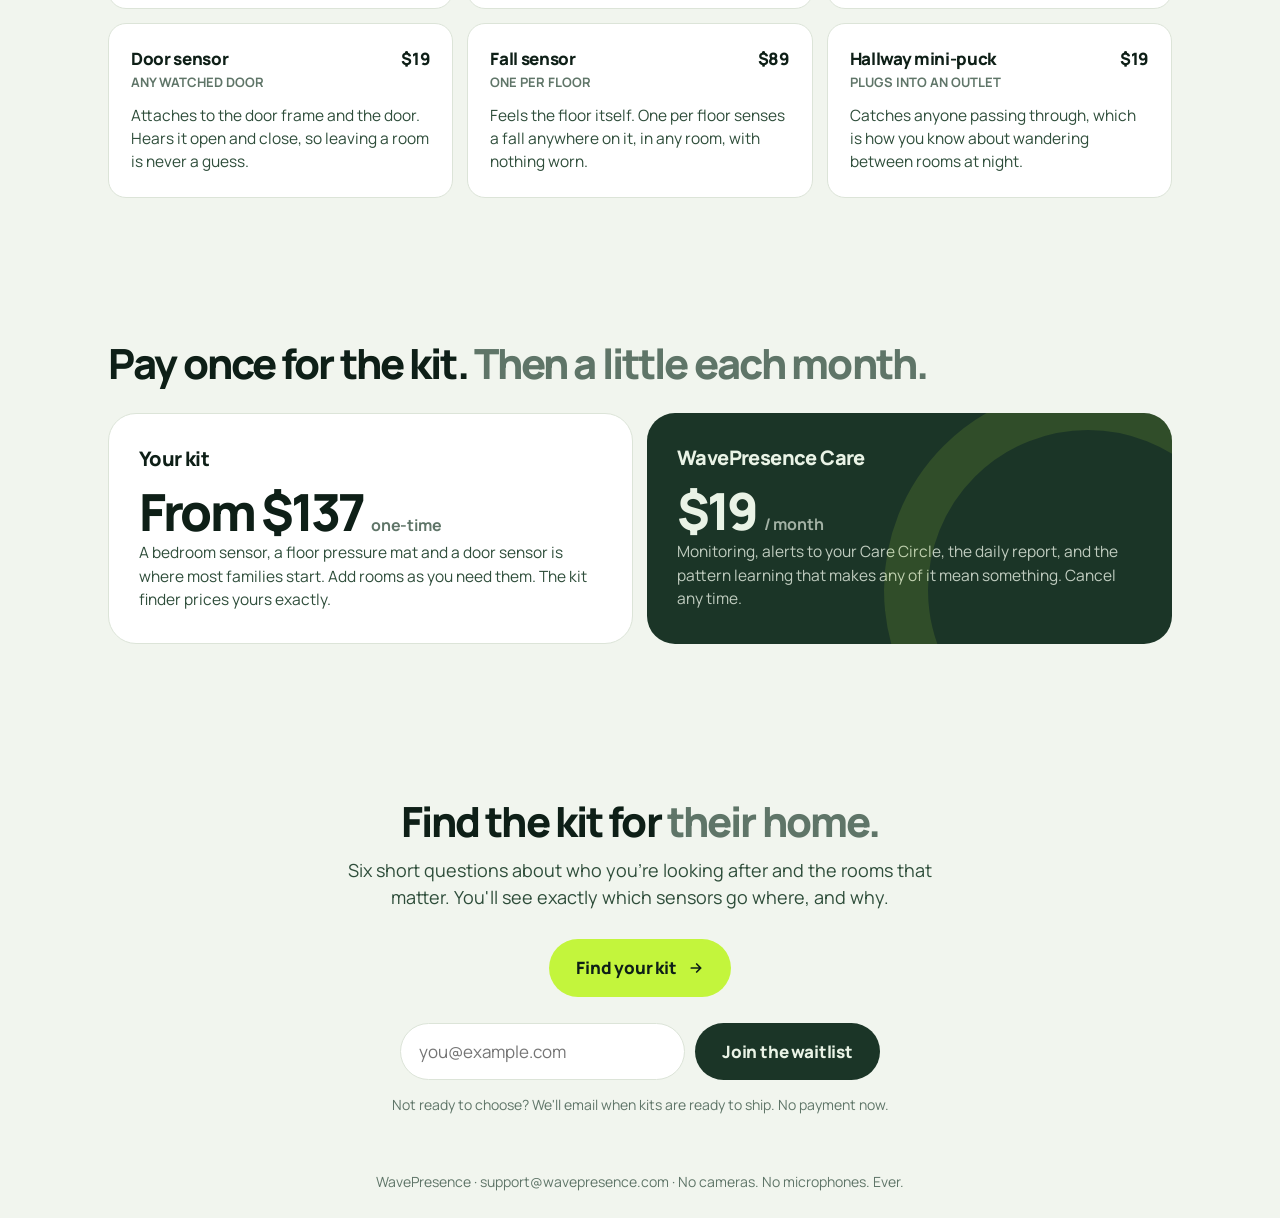
==== commit 3c8f47b2: "design(site): rebuild the landing page in the organic tech world; share one stylesheet The old landi" ====
--- a/index.html
+++ b/index.html
@@ -3,1226 +3,300 @@
 <head>
 <meta charset="UTF-8" />
 <meta name="viewport" content="width=device-width, initial-scale=1.0" />
-<title>WavePresence — Know they're home, and okay</title>
+<title>WavePresence — Monitoring a loved one's safety without being intrusive</title>
+<meta name="description" content="Sensors that know a room is in use, when it went quiet, and when someone needs you. No cameras. No microphones. Nothing to wear." />
 <link rel="preconnect" href="https://fonts.googleapis.com">
 <link rel="preconnect" href="https://fonts.gstatic.com" crossorigin>
-<link href="https://fonts.googleapis.com/css2?family=Fraunces:ital,opsz,wght@0,9..144,400;0,9..144,500;0,9..144,600;1,9..144,400&family=Hanken+Grotesk:wght@300;400;500;600&family=JetBrains+Mono:wght@400;500&display=swap" rel="stylesheet">
+<link rel="stylesheet" href="assets/organic.css">
+<link href="https://fonts.googleapis.com/css2?family=Manrope:wght@400;500;600;700;800&display=swap" rel="stylesheet">
 <style>
-  :root {
-    --bg: #F4EDE0;
-    --bg-warm: #EFE6D3;
-    --card: #FBF6EC;
-    --card-raised: #FFFFFF;
-    --ink: #1F1A14;
-    --ink-soft: #4A4237;
-    --ink-muted: #8A7F6E;
-    --line: #E3D9C4;
-    --line-soft: #EFE6D3;
-    --sage: #5B7551;
-    --sage-soft: #DCE5D0;
-    --amber: #B8702A;
-    --amber-soft: #F2DCC2;
-    --clay: #A84E2F;
-    --clay-soft: #F0D3C5;
-    --ink-deep: #0F0C08;
-    --font-display: 'Fraunces', Georgia, serif;
-    --font-body: 'Hanken Grotesk', -apple-system, sans-serif;
-    --font-mono: 'JetBrains Mono', ui-monospace, monospace;
-  }
-  * { box-sizing: border-box; margin: 0; padding: 0; }
-  body {
-    background: var(--bg);
-    color: var(--ink);
-    font-family: var(--font-body);
-    font-size: 17px;
-    line-height: 1.55;
-    -webkit-font-smoothing: antialiased;
-    background-image:
-      radial-gradient(1200px 600px at 10% -10%, rgba(168, 78, 47, 0.06), transparent 60%),
-      radial-gradient(900px 500px at 95% 20%, rgba(91, 117, 81, 0.05), transparent 55%);
-  }
-  section { padding: 96px 24px; }
-  .shell { max-width: 900px; margin: 0 auto; }
-  .eyebrow {
-    font-family: var(--font-mono);
-    font-size: 11px;
-    font-weight: 500;
-    letter-spacing: 0.16em;
-    text-transform: uppercase;
-    color: var(--clay);
-    display: flex; align-items: center; gap: 10px;
-    margin-bottom: 18px;
-  }
-  .eyebrow::before { content: ""; width: 22px; height: 1px; background: var(--clay); }
-
-  /* HEADER */
-  header.site {
-    position: absolute;
-    top: 0; left: 0; right: 0;
-    padding: 24px 24px 0;
-    z-index: 10;
-  }
-  header.site .shell {
-    display: flex;
-    align-items: center;
-    gap: 10px;
-  }
-  header.site .logo {
-    width: 32px;
-    height: 32px;
-    color: var(--clay);
-  }
-  header.site .wordmark {
-    font-family: var(--font-display);
-    font-weight: 500;
-    font-size: 20px;
-    letter-spacing: -0.01em;
-    color: var(--ink-deep);
-  }
-  header.site .wordmark em {
-    font-style: italic;
-    font-weight: 400;
-    color: var(--clay);
-  }
-
-  /* HERO */
-  .hero { padding-top: 120px; padding-bottom: 80px; }
-  .hero h1 {
-    font-family: var(--font-display);
-    font-weight: 500;
-    font-size: 64px;
-    line-height: 1.02;
-    letter-spacing: -0.025em;
-    color: var(--ink-deep);
-    margin-bottom: 24px;
-    max-width: 18ch;
-  }
-  .hero h1 em { font-style: italic; font-weight: 400; color: var(--clay); }
-  .hero .lede {
-    font-size: 20px;
-    color: var(--ink-soft);
-    max-width: 48ch;
-    line-height: 1.5;
-    margin-bottom: 36px;
-  }
-  .waitlist {
-    display: flex; gap: 8px; flex-wrap: wrap;
-    background: var(--card-raised);
-    padding: 8px;
-    border-radius: 999px;
-    border: 1px solid var(--line);
-    max-width: 480px;
-    box-shadow: 0 1px 3px rgba(31,26,20,0.04);
-  }
-  .waitlist input {
-    flex: 1;
-    border: none;
-    outline: none;
-    background: transparent;
-    padding: 10px 16px;
-    font-family: var(--font-body);
-    font-size: 15px;
-    color: var(--ink);
-    min-width: 180px;
-  }
-  .waitlist button {
-    background: var(--clay);
-    color: #fff;
-    border: none;
-    padding: 10px 20px;
-    border-radius: 999px;
-    font-family: var(--font-body);
-    font-size: 14px;
-    font-weight: 600;
-    cursor: pointer;
-    transition: background 0.2s ease;
-  }
-  .waitlist button:hover { background: #8B3F26; }
-  .waitlist-note {
-    font-size: 13px;
-    color: var(--ink-muted);
-    margin-top: 10px;
-  }
-
-  /* Section titles */
-  h2 {
-    font-family: var(--font-display);
-    font-weight: 500;
-    font-size: 44px;
-    line-height: 1.05;
-    letter-spacing: -0.02em;
-    color: var(--ink-deep);
-    margin-bottom: 16px;
-    max-width: 22ch;
-  }
-  h2 em { font-style: italic; color: var(--sage); }
-  .section-lede {
-    font-size: 17px;
-    color: var(--ink-soft);
-    max-width: 58ch;
-    margin-bottom: 40px;
-  }
-
-  /* ── Phone mockups section ── */
-  .phones-section {
-    background:
-      radial-gradient(ellipse 900px 500px at 30% 30%, rgba(168, 78, 47, 0.18), transparent 60%),
-      radial-gradient(ellipse 700px 400px at 75% 75%, rgba(91, 117, 81, 0.12), transparent 55%),
-      linear-gradient(180deg, #241B15 0%, #1A130D 100%);
-    overflow: hidden;
-    padding: 96px 24px 64px;
-  }
-  .phones-section .shell { max-width: 1080px; }
-  .phones-section .eyebrow { color: #E4C19A; }
-  .phones-section h2, .phones-section h2 em { color: #F4EDE0; }
-  .phones-section h2 em { color: #E4C19A; }
-  .phones-section .section-lede { color: rgba(244, 237, 224, 0.7); }
-
-  .phones-grid {
-    display: grid;
-    grid-template-columns: repeat(2, auto);
-    gap: 48px 40px;
-    margin-top: 40px;
-    justify-items: center;
-    justify-content: center;
-  }
-
-  .phone {
-    --phone-w: 260px;
-    --phone-h: 540px;
-    width: var(--phone-w);
-    height: var(--phone-h);
-    border-radius: 38px;
-    background:
-      linear-gradient(135deg, #3A3028 0%, #1A130D 50%, #2A211A 100%);
-    padding: 10px;
-    box-shadow:
-      inset 0 1px 0 rgba(244, 237, 224, 0.25),
-      inset 0 0 0 1px rgba(244, 237, 224, 0.08),
-      0 40px 80px -20px rgba(0, 0, 0, 0.7),
-      0 20px 40px -10px rgba(0, 0, 0, 0.5),
-      0 0 0 1px rgba(244, 237, 224, 0.15);
-    position: relative;
-    transform: perspective(900px) rotateY(-1deg) rotateX(0.4deg);
-  }
-  .phone .screen {
-    width: 100%;
-    height: 100%;
-    border-radius: 30px;
-    background: #1C1612;
-    overflow: hidden;
-    position: relative;
-    font-family: 'Hanken Grotesk', -apple-system, sans-serif;
-    color: #F4EDE0;
-  }
-  .phone .notch {
-    position: absolute;
-    top: 8px; left: 50%;
-    transform: translateX(-50%);
-    width: 70px; height: 22px;
-    background: #0A0805;
-    border-radius: 999px;
-    z-index: 4;
-  }
-  .phone .statusbar {
-    display: flex;
-    align-items: center;
-    justify-content: space-between;
-    padding: 11px 22px 0;
-    height: 38px;
-    position: relative;
-    z-index: 3;
-    font-family: 'JetBrains Mono', ui-monospace, monospace;
-    font-size: 11px;
-    color: #F4EDE0;
-    letter-spacing: 0.02em;
-  }
-  .phone .statusbar .right { display: flex; gap: 6px; align-items: center; font-size: 10px; opacity: 0.85; }
-  .phone .sbody {
-    padding: 16px 16px;
-    height: calc(100% - 38px);
-    overflow: hidden;
-  }
-  .phone .caption {
-    font-family: 'JetBrains Mono', ui-monospace, monospace;
-    font-size: 10px;
-    letter-spacing: 0.14em;
-    text-transform: uppercase;
-    text-align: center;
-    color: rgba(244, 237, 224, 0.5);
-    margin-top: 18px;
-  }
-
-  /* Dashboard screen */
-  .s-greeting {
-    font-family: 'Fraunces', Georgia, serif;
-    font-weight: 400;
-    font-size: 22px;
-    letter-spacing: -0.015em;
-    margin-bottom: 3px;
-  }
-  .s-greeting em { font-style: italic; color: #E4C19A; }
-  .s-sub {
-    font-size: 11px;
-    color: rgba(244, 237, 224, 0.5);
-    margin-bottom: 18px;
-  }
-  .s-card {
-    background: #241C17;
-    border-radius: 18px;
-    padding: 14px 14px;
-    margin-bottom: 10px;
-    display: flex;
-    align-items: center;
-    gap: 12px;
-  }
-  .s-card.hero {
-    background: linear-gradient(135deg, #3A2A1E, #241C17);
-    border: 1px solid rgba(242, 168, 63, 0.25);
-  }
-  .s-avatar {
-    width: 36px; height: 36px;
-    border-radius: 50%;
-    background: rgba(242, 168, 63, 0.2);
-    color: #F2A83F;
-    display: grid; place-items: center;
-    font-family: 'Fraunces', Georgia, serif;
-    font-weight: 500;
-    font-size: 14px;
-    flex-shrink: 0;
-  }
-  .s-name {
-    font-family: 'Fraunces', Georgia, serif;
-    font-weight: 500;
-    font-size: 14px;
-    letter-spacing: -0.01em;
-  }
-  .s-room {
-    font-size: 11px;
-    color: rgba(244, 237, 224, 0.65);
-    display: flex;
-    gap: 5px;
-    align-items: center;
-    margin-top: 2px;
-  }
-  .s-dot { width: 5px; height: 5px; border-radius: 50%; background: #9AAA72; display: inline-block; }
-  .s-dot.away { background: rgba(244, 237, 224, 0.3); }
-  .s-dot.warn { background: #F2A83F; }
-  .s-time {
-    font-family: 'JetBrains Mono', ui-monospace, monospace;
-    font-size: 9px;
-    color: rgba(244, 237, 224, 0.4);
-    letter-spacing: 0.04em;
-    margin-left: auto;
-  }
-  .s-ok {
-    margin-top: 10px;
-    padding: 10px 14px;
-    background: rgba(154, 170, 114, 0.1);
-    border-radius: 12px;
-    font-size: 11px;
-    color: #9AAA72;
-    text-align: center;
-    font-family: 'Fraunces', Georgia, serif;
-    font-style: italic;
-  }
-
-  /* Alert screen (lock-screen style) */
-  .phone.lock .screen { background: #0F0A06; }
-  .lock-time {
-    font-family: 'Fraunces', Georgia, serif;
-    font-weight: 400;
-    font-size: 74px;
-    line-height: 0.95;
-    text-align: center;
-    margin-top: 18px;
-    letter-spacing: -0.04em;
-  }
-  .lock-date {
-    text-align: center;
-    font-size: 12px;
-    color: rgba(244, 237, 224, 0.6);
-    margin-bottom: 20px;
-    margin-top: 2px;
-    letter-spacing: 0.04em;
-  }
-  .lock-notif {
-    margin: 10px 10px 0;
-    padding: 14px 14px;
-    background: rgba(36, 28, 23, 0.75);
-    backdrop-filter: blur(10px);
-    border-radius: 16px;
-    border: 1px solid rgba(244, 237, 224, 0.05);
-  }
-  .lock-notif .hdr {
-    display: flex;
-    align-items: center;
-    justify-content: space-between;
-    font-family: 'JetBrains Mono', ui-monospace, monospace;
-    font-size: 9px;
-    letter-spacing: 0.12em;
-    text-transform: uppercase;
-    color: rgba(244, 237, 224, 0.4);
-    margin-bottom: 6px;
-  }
-  .lock-notif .hdr .app { color: #E4C19A; }
-  .lock-notif .title {
-    font-family: 'Fraunces', Georgia, serif;
-    font-weight: 500;
-    font-size: 14px;
-    margin-bottom: 3px;
-    letter-spacing: -0.01em;
-  }
-  .lock-notif .body {
-    font-size: 12px;
-    color: rgba(244, 237, 224, 0.75);
-    line-height: 1.4;
-  }
-
-  /* Timeline screen */
-  .tl-head {
-    display: flex;
-    align-items: baseline;
-    justify-content: space-between;
-    margin-bottom: 14px;
-  }
-  .tl-title {
-    font-family: 'Fraunces', Georgia, serif;
-    font-weight: 500;
-    font-size: 18px;
-    letter-spacing: -0.01em;
-  }
-  .tl-title em { font-style: italic; color: #E4C19A; }
-  .tl-date {
-    font-family: 'JetBrains Mono', ui-monospace, monospace;
-    font-size: 9px;
-    color: rgba(244, 237, 224, 0.4);
-    letter-spacing: 0.08em;
-    text-transform: uppercase;
-  }
-  .tl-row {
-    display: grid;
-    grid-template-columns: 52px 1fr;
-    gap: 8px;
-    padding: 10px 0;
-    border-bottom: 1px solid rgba(244, 237, 224, 0.06);
-    align-items: start;
-  }
-  .tl-row:last-child { border-bottom: none; }
-  .tl-when {
-    font-family: 'JetBrains Mono', ui-monospace, monospace;
-    font-size: 10px;
-    color: rgba(244, 237, 224, 0.45);
-    letter-spacing: 0.02em;
-    padding-top: 2px;
-  }
-  .tl-room {
-    font-family: 'Fraunces', Georgia, serif;
-    font-weight: 500;
-    font-size: 13px;
-    letter-spacing: -0.005em;
-  }
-  .tl-room.active em {
-    font-style: normal;
-    color: #F2A83F;
-  }
-  .tl-dur {
-    font-size: 10px;
-    color: rgba(244, 237, 224, 0.5);
-    margin-top: 2px;
-  }
-
-  /* Insights screen */
-  .in-head {
-    margin-bottom: 14px;
-  }
-  .in-title {
-    font-family: 'Fraunces', Georgia, serif;
-    font-weight: 500;
-    font-size: 18px;
-    letter-spacing: -0.01em;
-  }
-  .in-title em { font-style: italic; color: #E4C19A; }
-  .in-sub {
-    font-family: 'JetBrains Mono', ui-monospace, monospace;
-    font-size: 9px;
-    letter-spacing: 0.1em;
-    text-transform: uppercase;
-    color: rgba(244, 237, 224, 0.4);
-    margin-top: 3px;
-  }
-  .in-stats {
-    display: grid;
-    grid-template-columns: 1fr 1fr;
-    gap: 8px;
-    margin-bottom: 14px;
-  }
-  .in-stat {
-    background: #241C17;
-    padding: 12px 12px;
-    border-radius: 14px;
-  }
-  .in-stat .val {
-    font-family: 'Fraunces', Georgia, serif;
-    font-weight: 500;
-    font-size: 22px;
-    letter-spacing: -0.02em;
-    color: #F4EDE0;
-    line-height: 1;
-  }
-  .in-stat .val .unit {
-    font-size: 11px;
-    color: rgba(244, 237, 224, 0.5);
-    margin-left: 3px;
-    font-family: 'Hanken Grotesk', sans-serif;
-    font-weight: 400;
-  }
-  .in-stat .lab {
-    font-size: 10px;
-    color: rgba(244, 237, 224, 0.55);
-    margin-top: 5px;
-  }
-  .in-stat .delta {
-    font-family: 'JetBrains Mono', monospace;
-    font-size: 9px;
-    color: #9AAA72;
-    margin-top: 4px;
-    letter-spacing: 0.02em;
-  }
-  .in-stat .delta.warn { color: #F2A83F; }
-  .in-chart-label {
-    font-family: 'JetBrains Mono', ui-monospace, monospace;
-    font-size: 9px;
-    letter-spacing: 0.12em;
-    text-transform: uppercase;
-    color: rgba(244, 237, 224, 0.4);
-    margin-bottom: 8px;
-  }
-  .in-chart {
-    display: flex;
-    align-items: flex-end;
-    gap: 4px;
-    height: 60px;
-    padding-bottom: 6px;
-    border-bottom: 1px solid rgba(244, 237, 224, 0.08);
-  }
-  .in-bar {
-    flex: 1;
-    background: rgba(242, 168, 63, 0.3);
-    border-radius: 3px 3px 0 0;
-    min-height: 4px;
-  }
-  .in-bar.hi { background: #F2A83F; }
-  .in-bar.mid { background: rgba(242, 168, 63, 0.55); }
-  .in-bar.lo { background: rgba(242, 168, 63, 0.2); }
-  .in-days {
-    display: flex;
-    gap: 4px;
-    margin-top: 6px;
-  }
-  .in-days span {
-    flex: 1;
-    text-align: center;
-    font-family: 'JetBrains Mono', monospace;
-    font-size: 9px;
-    color: rgba(244, 237, 224, 0.4);
-    letter-spacing: 0.04em;
-  }
-  .in-note {
-    margin-top: 12px;
-    padding: 10px 12px;
-    background: rgba(242, 168, 63, 0.1);
-    border-left: 2px solid #F2A83F;
-    border-radius: 8px;
-    font-size: 11px;
-    line-height: 1.45;
-    color: rgba(244, 237, 224, 0.85);
-  }
-  .in-note strong {
-    color: #F2A83F;
-    font-family: 'Fraunces', Georgia, serif;
-    font-weight: 500;
-    font-style: italic;
-    display: block;
-    font-size: 10px;
-    letter-spacing: 0.04em;
-    margin-bottom: 3px;
-  }
-
-  @media (max-width: 720px) {
-    .phones-grid { grid-template-columns: 1fr; gap: 48px; }
-  }
-
-  /* In the box */
-  .box-section { background: var(--card); }
-  .box-grid {
-    display: grid;
-    grid-template-columns: 1fr 1fr;
-    gap: 40px;
-    margin-top: 32px;
-  }
-  .box-card {
-    padding: 32px;
-    background: var(--card-raised);
-    border-radius: 28px;
-    border: 1px solid var(--line);
-  }
-  .box-card h3 {
-    font-family: var(--font-display);
-    font-weight: 500;
-    font-size: 26px;
-    margin-bottom: 8px;
-    letter-spacing: -0.015em;
-  }
-  .box-card .count {
-    font-family: var(--font-mono);
-    font-size: 11px;
-    letter-spacing: 0.12em;
-    color: var(--clay);
-    margin-bottom: 12px;
-    text-transform: uppercase;
-  }
-  .box-card p { color: var(--ink-soft); font-size: 15px; line-height: 1.55; }
-
-  /* Matrix */
-  .matrix {
-    border: 1px solid var(--line);
-    border-radius: 28px;
-    overflow: hidden;
-    background: var(--card-raised);
-    margin-top: 32px;
-  }
-  .matrix-row {
-    display: grid;
-    grid-template-columns: 1.4fr 1fr 1fr 1fr;
-    padding: 18px 28px;
-    border-bottom: 1px solid var(--line-soft);
-    align-items: baseline;
-  }
-  .matrix-row:last-child { border-bottom: none; }
-  .matrix-row.head { background: var(--bg-warm); padding: 22px 28px; }
-  .matrix-row.head > div {
-    font-family: var(--font-mono);
-    font-size: 11px;
-    font-weight: 500;
-    letter-spacing: 0.12em;
-    text-transform: uppercase;
-    color: var(--ink-muted);
-  }
-  .matrix-row.head .corner { color: var(--ink-soft); }
-  .dim {
-    font-family: var(--font-display);
-    font-weight: 500;
-    font-size: 16px;
-    color: var(--ink);
-  }
-  .dim .d-sub {
-    display: block;
-    font-family: var(--font-body);
-    font-size: 12px;
-    color: var(--ink-muted);
-    font-weight: 400;
-    margin-top: 2px;
-    letter-spacing: 0;
-  }
-  .cell {
-    font-size: 14px;
-    color: var(--ink-soft);
-    display: flex; align-items: center;
-    gap: 8px;
-  }
-  .mark {
-    font-family: var(--font-mono);
-    font-size: 11px;
-    font-weight: 500;
-    padding: 3px 8px;
-    border-radius: 999px;
-    letter-spacing: 0.04em;
-  }
-  .mark.good { background: var(--sage-soft); color: var(--sage); }
-  .mark.mid  { background: var(--amber-soft); color: var(--amber); }
-  .mark.bad  { background: var(--clay-soft); color: var(--clay); }
-
-  /* Privacy */
-  .privacy-section { background: var(--ink-deep); color: #F4EDE0; }
-  .privacy-section h2, .privacy-section h2 em { color: #F4EDE0; }
-  .privacy-section em { color: #E4C19A; }
-  .privacy-section .section-lede { color: rgba(244, 237, 224, 0.7); }
-  .privacy-list {
-    list-style: none;
-    display: grid;
-    gap: 14px;
-    margin-top: 24px;
-    max-width: 60ch;
-  }
-  .privacy-list li {
-    padding-left: 26px;
-    position: relative;
-    color: rgba(244, 237, 224, 0.85);
-    font-size: 16px;
-    line-height: 1.5;
-  }
-  .privacy-list li::before {
-    content: "";
-    position: absolute; left: 0; top: 10px;
-    width: 12px; height: 1px; background: #E4C19A;
-  }
+  /* Page-specific: the landing page. Shared world lives in /assets/organic.css. */
+  .wrap { max-width: 1120px; margin: 0 auto; padding: 0 28px; }
+  header.site { max-width: 1120px; padding: 22px 28px; }
+  section { padding: 72px 0; }
+  @media (max-width: 760px) { section { padding: 52px 0; } }
+
+  /* Hero */
+  .hero { display: grid; grid-template-columns: 1fr 1.06fr; gap: 56px; align-items: center; padding: 16px 0 76px; }
+  @media (max-width: 900px) { .hero { grid-template-columns: 1fr; gap: 34px; padding-bottom: 48px; } }
+  .hero h1 { font-size: clamp(2.5rem, 6vw, 4.05rem); }
+  .hero .lede { font-size: 19px; max-width: 46ch; }
+  .shot { position: relative; border-radius: var(--r-lg); overflow: hidden; aspect-ratio: 4/3.4; background: var(--ground-2); }
+  .shot img { width: 100%; height: 100%; object-fit: cover; display: block; }
+  .float { position: absolute; display: flex; align-items: center; gap: 10px; padding: 11px 15px;
+    font-size: 14px; font-weight: 700; }
+  .float i { width: 8px; height: 8px; border-radius: 50%; background: var(--lime); flex: none;
+    box-shadow: 0 0 0 4px rgba(195,245,60,.25); }
+  .f1 { top: 18px; left: 18px; }
+  .f2 { bottom: 18px; left: 18px; flex-direction: column; align-items: flex-start; gap: 2px; }
+  .f2 b { font-size: 21px; font-weight: 800; letter-spacing: -.03em; }
+  .f2 span { font-size: 11.5px; color: rgba(234,243,230,.72); font-weight: 700; letter-spacing: .06em; }
+  .ring { position: absolute; right: 18px; bottom: 18px; width: 122px; height: 122px; border-radius: 50%;
+    display: grid; place-items: center; padding: 7px;
+    background: conic-gradient(var(--lime) 0 68%, rgba(255,255,255,.22) 68% 100%); }
+  .ring > div { width: 100%; height: 100%; border-radius: 50%; background: var(--glass);
+    backdrop-filter: blur(14px); -webkit-backdrop-filter: blur(14px);
+    display: grid; place-items: center; align-content: center; color: #EAF3E6; text-align: center; }
+  .ring b { font-size: 23px; font-weight: 800; letter-spacing: -.04em; line-height: 1; }
+  .ring span { font-size: 10px; font-weight: 700; color: rgba(234,243,230,.7); margin-top: 4px; letter-spacing: .07em; }
+  .demo-note { position: absolute; top: 18px; right: 18px; font-size: 10.5px; font-weight: 800;
+    letter-spacing: .1em; padding: 5px 10px; border-radius: 999px;
+    background: rgba(255,255,255,.82); color: var(--ink-2); }
+  .hero-actions { display: flex; align-items: center; gap: 18px; flex-wrap: wrap; margin-top: 28px; }
+  .hero-actions .side { font-size: 15px; color: var(--ink-3); font-weight: 600; }
+
+  /* How it works */
+  .how { display: grid; grid-template-columns: 1.05fr 1fr; gap: 56px; align-items: center; }
+  @media (max-width: 900px) { .how { grid-template-columns: 1fr; gap: 34px; } }
+  .steps { list-style: none; display: grid; gap: 4px; margin-top: 26px; }
+  .steps li { display: grid; grid-template-columns: auto 1fr; gap: 18px; padding: 20px 0;
+    border-top: 1px solid var(--line); }
+  .steps li:last-child { border-bottom: 1px solid var(--line); }
+  .steps .n { width: 34px; height: 34px; border-radius: 50%; background: var(--lime); color: var(--ink);
+    display: grid; place-items: center; font-weight: 800; font-size: 15px; }
+  .steps b { display: block; font-weight: 800; letter-spacing: -.02em; font-size: 18px; margin-bottom: 3px; }
+  .steps p { color: var(--ink-2); font-size: 16px; }
+  .dial { position: relative; width: 100%; max-width: 440px; justify-self: center; aspect-ratio: 1;
+    border-radius: 50%; background: radial-gradient(circle at 50% 50%, var(--paper) 0 58%, var(--ground-2) 100%);
+    box-shadow: 0 26px 70px rgba(20,40,28,.13); }
+  .dial svg { width: 100%; height: 100%; display: block; }
+  .dial .mid { position: absolute; inset: 0; display: grid; place-content: center; text-align: center; }
+  .dial .mid b { display: block; font-size: clamp(1.6rem,3.6vw,2.3rem); font-weight: 800; letter-spacing: -.05em; line-height: 1; }
+  .dial .mid span { display: block; font-size: 11.5px; font-weight: 800; letter-spacing: .14em; color: var(--ink-3); margin-top: 8px; }
+  .dialcol { justify-self: center; width: 100%; max-width: 440px; }
+  .dial { max-width: none; }
+  .legend { display: flex; flex-wrap: wrap; gap: 8px; margin-top: 20px; justify-content: center; }
+  .lg { display: inline-flex; align-items: center; gap: 8px; font-size: 13.5px; font-weight: 700;
+    background: var(--paper); padding: 8px 14px; border-radius: 999px; border: 1px solid var(--line); }
+  .lg i { width: 9px; height: 9px; border-radius: 50%; display: block; }
+
+  /* Kit / products */
+  .kitgrid { display: grid; grid-template-columns: repeat(3, 1fr); gap: 14px; margin-top: 30px; }
+  @media (max-width: 860px) { .kitgrid { grid-template-columns: 1fr 1fr; } }
+  @media (max-width: 560px) { .kitgrid { grid-template-columns: 1fr; } }
+  .prod { background: var(--paper); border: 1px solid var(--line); border-radius: var(--r-md); padding: 22px 22px 24px; }
+  .prod .top { display: flex; align-items: baseline; justify-content: space-between; gap: 12px; }
+  .prod b { font-weight: 800; letter-spacing: -.02em; font-size: 17px; }
+  .prod .pr { font-weight: 800; letter-spacing: -.02em; white-space: nowrap; }
+  .prod .rm { font-size: 13px; font-weight: 700; color: var(--ink-3); margin-top: 2px; }
+  .prod p { color: var(--ink-2); font-size: 15.5px; margin-top: 11px; }
 
   /* Pricing */
-  .pricing { background: var(--bg-warm); }
-  .price-grid {
-    display: grid;
-    grid-template-columns: 1fr 1.1fr 1fr;
-    gap: 20px;
-    margin-top: 32px;
-  }
-  .price-card {
-    padding: 36px 28px;
-    background: var(--card-raised);
-    border-radius: 28px;
-    border: 1px solid var(--line);
-    position: relative;
-    display: flex;
-    flex-direction: column;
-  }
-  .price-card.featured {
-    border-color: var(--clay);
-    box-shadow: 0 2px 12px rgba(168, 78, 47, 0.1);
-  }
-  .price-card.featured::before {
-    content: "Service";
-    position: absolute;
-    top: -10px;
-    left: 50%;
-    transform: translateX(-50%);
-    background: var(--clay);
-    color: #fff;
-    font-family: var(--font-mono);
-    font-size: 10px;
-    letter-spacing: 0.14em;
-    padding: 3px 10px;
-    border-radius: 999px;
-    text-transform: uppercase;
-  }
-  .price-tag {
-    font-family: var(--font-display);
-    font-weight: 500;
-    font-size: 44px;
-    line-height: 1;
-    letter-spacing: -0.02em;
-    color: var(--ink-deep);
-  }
-  .price-card.featured .price-tag { color: var(--clay); }
-  .price-label {
-    font-family: var(--font-mono);
-    font-size: 11px;
-    letter-spacing: 0.12em;
-    text-transform: uppercase;
-    color: var(--ink-muted);
-    margin-top: 6px;
-    margin-bottom: 20px;
-  }
-  .price-card h3 {
-    font-family: var(--font-display);
-    font-weight: 500;
-    font-size: 20px;
-    margin-bottom: 8px;
-    letter-spacing: -0.01em;
-  }
-  .price-card p {
-    color: var(--ink-soft);
-    font-size: 14px;
-    line-height: 1.55;
-  }
-  .pricing .footnote {
-    margin-top: 28px;
-    font-size: 14px;
-    color: var(--ink-soft);
-    font-style: italic;
-    font-family: var(--font-display);
-    text-align: center;
-  }
-
-  /* Add-ons */
-  .addons { background: var(--card); }
-  .addons .add-grid {
-    display: grid;
-    grid-template-columns: 1fr 1fr;
-    gap: 32px;
-    margin-top: 32px;
-  }
-  .addon {
-    padding: 32px;
-    background: var(--card-raised);
-    border-radius: 28px;
-    border: 1px solid var(--line);
-  }
-  .addon h3 {
-    font-family: var(--font-display);
-    font-weight: 500;
-    font-size: 24px;
-    margin-bottom: 10px;
-    letter-spacing: -0.01em;
-  }
-  .addon p { color: var(--ink-soft); font-size: 15px; line-height: 1.55; }
-
-  /* Final CTA */
-  .final-cta { text-align: center; padding: 120px 24px; }
-  .final-cta h2 { margin: 0 auto 24px; }
-
-  footer {
-    padding: 40px 24px;
-    text-align: center;
-    color: var(--ink-muted);
-    font-size: 13px;
-    border-top: 1px solid var(--line);
-  }
-
-  @media (max-width: 720px) {
-    .hero h1 { font-size: 44px; }
-    .hero .lede { font-size: 17px; }
-    h2 { font-size: 34px; }
-    .box-grid, .addons .add-grid, .price-grid { grid-template-columns: 1fr; }
-    .matrix-row { grid-template-columns: 1fr; gap: 6px; padding: 14px 20px; }
-    .matrix-row.head { display: none; }
-    .cell::before {
-      content: attr(data-col);
-      font-family: var(--font-mono);
-      font-size: 10px;
-      color: var(--ink-muted);
-      text-transform: uppercase;
-      letter-spacing: 0.1em;
-      min-width: 100px;
-      display: inline-block;
-    }
-  }
+  .price-band { display: grid; grid-template-columns: 1fr 1fr; gap: 14px; margin-top: 28px; }
+  @media (max-width: 700px) { .price-band { grid-template-columns: 1fr; } }
+  .pc { border-radius: var(--r-lg); padding: 30px 30px 32px; }
+  .pc.one { background: var(--paper); border: 1px solid var(--line); }
+  .pc.sub { background: var(--moss); color: #EAF3E6; position: relative; overflow: hidden; }
+  .pc.sub::after { content: ""; position: absolute; right: -120px; bottom: -150px; width: 320px; height: 320px;
+    border-radius: 50%; border: 44px solid rgba(195,245,60,.12); }
+  .pc h3 { font-size: 20px; font-weight: 800; letter-spacing: -.03em; position: relative; }
+  .pc .big { font-size: clamp(2.4rem,5vw,3.2rem); font-weight: 800; letter-spacing: -.055em;
+    line-height: 1; margin: 12px 0 4px; position: relative; }
+  .pc .big small { font-size: 16px; font-weight: 700; letter-spacing: -.01em; color: var(--ink-3); }
+  .pc.sub .big small { color: rgba(234,243,230,.66); }
+  .pc p { font-size: 15.5px; color: var(--ink-2); position: relative; }
+  .pc.sub p { color: rgba(234,243,230,.8); }
+
+  /* Close */
+  .close { text-align: center; padding: 84px 0 30px; }
+  .close h2 { max-width: 18ch; margin: 0 auto 14px; }
+  .close .lede { margin: 0 auto 28px; text-align: center; }
+  .wl { display: flex; gap: 10px; flex-wrap: wrap; justify-content: center; max-width: 480px; margin: 26px auto 0; }
+  .wl input { flex: 1 1 240px; padding: 15px 18px; border: 1.5px solid var(--line);
+    border-radius: 999px; background: var(--paper); outline: none; }
+  .wl input:focus { border-color: var(--ink-2); box-shadow: 0 0 0 4px rgba(195,245,60,.4); }
+  .wl-note { font-size: 14px; color: var(--ink-3); margin-top: 14px; }
 </style>
 </head>
 <body>
-
-<!-- HEADER -->
+<!--
+  DIRECTION CONTRACT — organic tech (WavePresence)
+  THESIS: Care technology that disappears into a home. Refuses the eldercare
+    default of white clinical panels and blue "medical alert" chrome, and equally
+    refuses the warm-parchment wellness page this site used to be.
+  OWN-WORLD: Pale mint ground (#F1F5EE), deep moss slabs (#1B3527), one acid lime
+    signal (#C3F53C) that means live/chosen and nothing else. Manrope 800 at tight
+    tracking. Large radii, dark glass pills floating on real product photography,
+    lime rings for live data. Recognizable with all content removed.
+  STORY: A worried adult child sees objects they would keep on a counter, learns
+    nothing is recorded, understands the mechanism in one dial, and goes to build a kit.
+  FIRST VIEWPORT: Headline left, real kitchen photograph right carrying live glass
+    readings and a lime ring; the lime "Find your kit" button under the headline.
+  FORM: Brief-pinned by Rich (four "organic tech" reference frames) — no concept
+    roll; direction chosen from three rendered comps, variant A of A/B/C.
+  FINISH: unreviewed and undocumented is unfinished; this build ends with the finish review, the verdict, and DESIGN.md
+-->
+
 <header class="site">
-  <div class="shell">
-    <svg class="logo" viewBox="0 0 64 64" fill="none" aria-hidden="true">
-      <circle cx="32" cy="32" r="30" fill="currentColor"/>
-      <path d="M16 36 Q24 24 32 36 T48 36" stroke="white" stroke-width="3" stroke-linecap="round" fill="none"/>
-      <path d="M12 42 Q22 26 32 42 T52 42" stroke="white" stroke-width="2" stroke-linecap="round" stroke-opacity="0.6" fill="none"/>
-      <path d="M20 30 Q26 22 32 30 T44 30" stroke="white" stroke-width="2" stroke-linecap="round" stroke-opacity="0.6" fill="none"/>
-    </svg>
-    <span class="wordmark">Wave<em>Presence</em></span>
-  </div>
+  <a class="wordmark" href="/">Wave<em>Presence</em></a>
+  <span class="privacy-pill" title="WavePresence uses no cameras and no microphones.">
+    <svg viewBox="0 0 24 24" fill="none" stroke="currentColor" stroke-width="2.2" stroke-linecap="round" stroke-linejoin="round" aria-hidden="true"><path d="M3 3l18 18"/><path d="M10.5 10.5a2 2 0 0 0 3 3"/><path d="M8 5h6l2 2h4v10"/><path d="M4 7h1v10h12"/></svg>
+    <span>No cameras, no mics</span>
+  </span>
 </header>
 
-<!-- HERO -->
-<section class="hero">
-  <div class="shell">
-    <div class="eyebrow">Home care · no cameras</div>
-    <h1>Know they're <em>home, and okay.</em></h1>
-    <p class="lede">Whether it's a parent aging at home, a family member recovering from surgery, or a kid on their own for the first time — WavePresence tells you which room they're in, whether they're up at 3 a.m., and if something's wrong, before it turns into a phone call.</p>
-    <form class="waitlist" onsubmit="return submitWaitlist(event, 'hero')">
-      <input type="email" name="email" placeholder="you@email.com" required>
-      <button type="submit">Join the waitlist</button>
-    </form>
-    <p class="waitlist-note">We'll email when kits are ready to ship. No payment now.</p>
-  </div>
-</section>
-
-<!-- PHONES -->
-<section class="phones-section">
-  <div class="shell">
-    <div class="eyebrow">What you see on your phone</div>
-    <h2>A quiet signal, <em>in your pocket.</em></h2>
-    <p class="section-lede">No dashboard to check obsessively. Just a calm daily picture, with nudges only when something's worth knowing.</p>
-
-    <div class="phones-grid">
-
-      <!-- Phone 1: Dashboard -->
-      <div>
-        <div class="phone">
-          <div class="screen">
-            <div class="notch"></div>
-            <div class="statusbar">
-              <span>9:41</span>
-              <span class="right">●●●● 93%</span>
-            </div>
-            <div class="sbody">
-              <div class="s-greeting">Good morning, <em>Sarah</em></div>
-              <div class="s-sub">Everyone's accounted for</div>
-              <div class="s-card hero">
-                <div class="s-avatar">M</div>
-                <div>
-                  <div class="s-name">Mom</div>
-                  <div class="s-room"><span class="s-dot"></span>Living Room</div>
-                </div>
-                <span class="s-time">2 MIN</span>
-              </div>
-              <div class="s-card">
-                <div class="s-avatar" style="background:rgba(154,170,114,0.2);color:#9AAA72">T</div>
-                <div>
-                  <div class="s-name">Topper</div>
-                  <div class="s-room"><span class="s-dot"></span>Kitchen</div>
-                </div>
-                <span class="s-time">NOW</span>
-              </div>
-              <div class="s-card">
-                <div class="s-avatar" style="background:rgba(244,237,224,0.1);color:rgba(244,237,224,0.6)">R</div>
-                <div>
-                  <div class="s-name">Rick</div>
-                  <div class="s-room"><span class="s-dot away"></span>Away</div>
-                </div>
-                <span class="s-time">2 HR</span>
-              </div>
-              <div class="s-ok">All quiet at home</div>
-            </div>
-          </div>
-        </div>
-        <div class="caption">Dashboard</div>
+<div class="wrap">
+
+  <!-- HERO -->
+  <section class="hero">
+    <div>
+      <h1>Monitoring a loved one's safety <em>without being intrusive.</em></h1>
+      <p class="lede">Sensors that look like something you already own. They know a room is in use, when it went quiet, and when someone needs you.</p>
+      <div class="hero-actions">
+        <a class="btn" href="/start/">Find your kit <svg viewBox="0 0 24 24" fill="none" stroke="currentColor" stroke-width="2.6" stroke-linecap="round" stroke-linejoin="round" aria-hidden="true"><path d="M5 12h14M13 6l6 6-6 6"/></svg></a>
+        <span class="side">Six questions. About two minutes.</span>
       </div>
-
-      <!-- Phone 2: Lock-screen alert -->
-      <div>
-        <div class="phone lock">
-          <div class="screen">
-            <div class="notch"></div>
-            <div class="statusbar">
-              <span>9:15</span>
-              <span class="right">●●●● 87%</span>
-            </div>
-            <div class="sbody" style="padding-top:0">
-              <div class="lock-time">9:15</div>
-              <div class="lock-date">Tuesday · April 16</div>
-              <div class="lock-notif">
-                <div class="hdr"><span class="app">WavePresence</span><span>9:00 AM</span></div>
-                <div class="title">Good morning</div>
-                <div class="body">Mom slept through the night. Topper got in at 11:45 PM.</div>
-              </div>
-              <div class="lock-notif" style="opacity:0.5">
-                <div class="hdr"><span class="app">Calendar</span><span>9:30 AM</span></div>
-                <div class="title" style="font-size:13px">Coffee with Dad</div>
-                <div class="body" style="font-size:11px">Coral Café · in 45 min</div>
-              </div>
-            </div>
-          </div>
-        </div>
-        <div class="caption">A morning you can trust</div>
-      </div>
-
-      <!-- Phone 3: Timeline -->
-      <div>
-        <div class="phone">
-          <div class="screen">
-            <div class="notch"></div>
-            <div class="statusbar">
-              <span>2:08</span>
-              <span class="right">●●●● 78%</span>
-            </div>
-            <div class="sbody">
-              <div class="tl-head">
-                <div>
-                  <div class="tl-title">Mom's <em>day</em></div>
-                </div>
-                <div class="tl-date">Tuesday</div>
-              </div>
-              <div class="tl-row">
-                <div class="tl-when">Now</div>
-                <div>
-                  <div class="tl-room active"><em>Living Room</em></div>
-                  <div class="tl-dur">Since 1:14 PM · 54 min</div>
-                </div>
-              </div>
-              <div class="tl-row">
-                <div class="tl-when">11:40 AM</div>
-                <div>
-                  <div class="tl-room">Kitchen</div>
-                  <div class="tl-dur">Lunch · 1 hr 34 min</div>
-                </div>
-              </div>
-              <div class="tl-row">
-                <div class="tl-when">8:20 AM</div>
-                <div>
-                  <div class="tl-room">Living Room</div>
-                  <div class="tl-dur">Morning · 3 hr 20 min</div>
-                </div>
-              </div>
-              <div class="tl-row">
-                <div class="tl-when">7:45 AM</div>
-                <div>
-                  <div class="tl-room">Kitchen</div>
-                  <div class="tl-dur">Breakfast · 35 min</div>
-                </div>
-              </div>
-              <div class="tl-row">
-                <div class="tl-when">Until 7:45</div>
-                <div>
-                  <div class="tl-room">Bedroom</div>
-                  <div class="tl-dur">Overnight · 9 hr 15 min</div>
-                </div>
-              </div>
-            </div>
-          </div>
-        </div>
-        <div class="caption">Where they've been</div>
-      </div>
-
-      <!-- Phone 4: Insights -->
-      <div>
-        <div class="phone">
-          <div class="screen">
-            <div class="notch"></div>
-            <div class="statusbar">
-              <span>5:22</span>
-              <span class="right">●●●● 64%</span>
-            </div>
-            <div class="sbody">
-              <div class="in-head">
-                <div class="in-title">Mom's <em>week</em></div>
-                <div class="in-sub">Apr 10 – Apr 16</div>
-              </div>
-              <div class="in-stats">
-                <div class="in-stat">
-                  <div class="val">8.4<span class="unit">hrs</span></div>
-                  <div class="lab">Avg. sleep</div>
-                  <div class="delta">↑ 0.6 vs last week</div>
-                </div>
-                <div class="in-stat">
-                  <div class="val">42</div>
-                  <div class="lab">Room changes / day</div>
-                  <div class="delta">steady</div>
-                </div>
-                <div class="in-stat">
-                  <div class="val">3<span class="unit">nights</span></div>
-                  <div class="lab">Out of bedroom 2–5 AM</div>
-                  <div class="delta warn">↑ up from 1</div>
-                </div>
-                <div class="in-stat">
-                  <div class="val">0</div>
-                  <div class="lab">Falls detected</div>
-                  <div class="delta">steady</div>
-                </div>
-              </div>
-              <div class="in-chart-label">Time in Living Room · by day</div>
-              <div class="in-chart">
-                <div class="in-bar mid" style="height:50%"></div>
-                <div class="in-bar mid" style="height:55%"></div>
-                <div class="in-bar lo" style="height:30%"></div>
-                <div class="in-bar hi" style="height:78%"></div>
-                <div class="in-bar mid" style="height:60%"></div>
-                <div class="in-bar hi" style="height:85%"></div>
-                <div class="in-bar hi" style="height:90%"></div>
-              </div>
-              <div class="in-days">
-                <span>M</span><span>T</span><span>W</span><span>T</span><span>F</span><span>S</span><span>S</span>
-              </div>
-              <div class="in-note">
-                <strong>Worth noting</strong>
-                Three nights awake this week is more than usual. Could be unrelated, but patterns like this often show up before something else.
-              </div>
-            </div>
-          </div>
-        </div>
-        <div class="caption">Patterns over time</div>
-      </div>
-
-    </div>
-  </div>
-</section>
-
-<!-- IN THE BOX -->
-<section class="box-section">
-  <div class="shell">
-    <div class="eyebrow">What you'll get</div>
-    <h2>One kit, <em>everything you need.</em></h2>
-    <p class="section-lede">Every WavePresence order ships with a wristband and three room sensors. Plug the sensors in, put the wristband on the person you're looking after — they'll show up on your dashboard within a minute.</p>
-    <div class="box-grid">
-      <div class="box-card">
-        <div class="count">1 included</div>
-        <h3>Wristband</h3>
-        <p>Comfortable, water-resistant, with a discreet SOS button. Detects falls or long periods of stillness, and works from any room in the house.</p>
-      </div>
-      <div class="box-card">
-        <div class="count">3 included</div>
-        <h3>Room sensors</h3>
-        <p>Small. Plug-and-forget. Covers the rooms that matter — living room, bedroom, kitchen. Add more rooms later as needed.</p>
-      </div>
-    </div>
-  </div>
-</section>
-
-<!-- ADD-ONS (moved above matrix, reframed) -->
-<section class="addons">
-  <div class="shell">
-    <div class="eyebrow">One kit · the whole household</div>
-    <h2>Closest watch for one. <em>Everyone on the dashboard.</em></h2>
-    <p class="section-lede">The wristband goes to the person you're watching most closely — the parent, the person recovering, the kid home alone. It's the most reliable signal: never left behind, detects falls, triggers an SOS at the press of a button. Everyone else in the household shows up on the same dashboard through the phone or Apple Watch they already carry. No extra hardware. No apps on their devices.</p>
-    <div class="add-grid">
-      <div class="addon">
-        <h3>Wristband <span style="font-family:var(--font-mono);font-size:11px;letter-spacing:0.12em;color:var(--clay);text-transform:uppercase;margin-left:6px;">Primary</span></h3>
-        <p>For the person you want the closest watch on. Most accurate tracking, fall detection, SOS button, and it can't be forgotten on the counter. One is included in every kit.</p>
-      </div>
-      <div class="addon">
-        <h3>iPhone <span style="font-family:var(--font-mono);font-size:11px;letter-spacing:0.12em;color:var(--ink-muted);text-transform:uppercase;margin-left:6px;">Bring your own</span></h3>
-        <p>Most household members carry one. Pair once and they're on the dashboard too — no app to install on their phone.</p>
-      </div>
-      <div class="addon">
-        <h3>Apple Watch <span style="font-family:var(--font-mono);font-size:11px;letter-spacing:0.12em;color:var(--ink-muted);text-transform:uppercase;margin-left:6px;">Bring your own</span></h3>
-        <p>Always worn, always reporting. A body-worn signal that beats a phone left on the nightstand.</p>
-      </div>
-    </div>
-  </div>
-</section>
-
-<!-- MATRIX -->
-<section>
-  <div class="shell">
-    <div class="eyebrow">What each device covers</div>
-    <h2>Different devices, <em>different alerts.</em></h2>
-    <p class="section-lede">The wristband handles the urgent stuff — falls, SOS, always-worn reliability. Phones and watches add sharper room-by-room accuracy. Here's what each contributes to the dashboard.</p>
-    <div class="matrix">
-      <div class="matrix-row head">
-        <div class="corner">What you get</div>
-        <div>Wristband</div>
-        <div>+ iPhone</div>
-        <div>+ Apple Watch</div>
-      </div>
-      <div class="matrix-row">
-        <div class="dim">Which room they're in<span class="d-sub">Live dashboard + history</span></div>
-        <div class="cell" data-col="Wristband"><span class="mark good">Yes</span></div>
-        <div class="cell" data-col="+ iPhone"><span class="mark good">Sharper</span></div>
-        <div class="cell" data-col="+ Apple Watch"><span class="mark good">Worn-body</span></div>
-      </div>
-      <div class="matrix-row">
-        <div class="dim">Fall detection<span class="d-sub">Alerts you within a minute</span></div>
-        <div class="cell" data-col="Wristband"><span class="mark good">Yes</span></div>
-        <div class="cell" data-col="+ iPhone"><span class="mark mid">Wristband does this</span></div>
-        <div class="cell" data-col="+ Apple Watch"><span class="mark mid">Wristband does this</span></div>
-      </div>
-      <div class="matrix-row">
-        <div class="dim">SOS button<span class="d-sub">Long-press on the wristband</span></div>
-        <div class="cell" data-col="Wristband"><span class="mark good">Yes</span></div>
-        <div class="cell" data-col="+ iPhone"><span class="mark mid">—</span></div>
-        <div class="cell" data-col="+ Apple Watch"><span class="mark mid">—</span></div>
-      </div>
-      <div class="matrix-row">
-        <div class="dim">Out-of-bed at night<span class="d-sub">Nighttime wandering alerts</span></div>
-        <div class="cell" data-col="Wristband"><span class="mark good">Yes</span></div>
-        <div class="cell" data-col="+ iPhone"><span class="mark good">Yes</span></div>
-        <div class="cell" data-col="+ Apple Watch"><span class="mark good">Yes</span></div>
-      </div>
-      <div class="matrix-row">
-        <div class="dim">Hasn't come downstairs<span class="d-sub">Morning check-in alert</span></div>
-        <div class="cell" data-col="Wristband"><span class="mark good">Yes</span></div>
-        <div class="cell" data-col="+ iPhone"><span class="mark good">Yes</span></div>
-        <div class="cell" data-col="+ Apple Watch"><span class="mark good">Yes</span></div>
-      </div>
-      <div class="matrix-row">
-        <div class="dim">Away from home<span class="d-sub">Left longer than usual</span></div>
-        <div class="cell" data-col="Wristband"><span class="mark good">Yes</span></div>
-        <div class="cell" data-col="+ iPhone"><span class="mark good">Yes</span></div>
-        <div class="cell" data-col="+ Apple Watch"><span class="mark good">Yes</span></div>
-      </div>
-      <div class="matrix-row">
-        <div class="dim">Always worn<span class="d-sub">vs. left on the counter</span></div>
-        <div class="cell" data-col="Wristband"><span class="mark good">Yes</span></div>
-        <div class="cell" data-col="+ iPhone"><span class="mark bad">Often left</span></div>
-        <div class="cell" data-col="+ Apple Watch"><span class="mark good">Yes</span></div>
-      </div>
-    </div>
-  </div>
-</section>
-
-<!-- PRICING -->
-<section class="pricing">
-  <div class="shell">
-    <div class="eyebrow">Honest pricing</div>
-    <h2>The goal is <em>knowing they're okay.</em> Not nickel and diming you.</h2>
-    <p class="section-lede">One flat kit price. One flat monthly service fee. Add a wristband when another family member needs one. That's the whole menu.</p>
-    <div class="price-grid">
-      <div class="price-card">
-        <div class="price-tag">$69</div>
-        <div class="price-label">one-time</div>
-        <h3>Starter kit</h3>
-        <p>One wristband and three sensors. Ships with everything you need to get started.</p>
-      </div>
-      <div class="price-card featured">
-        <div class="price-tag">$19.99</div>
-        <div class="price-label">per month</div>
-        <h3>WavePresence service</h3>
-        <p>Live dashboard, alerts to your phone, location history, and ongoing firmware updates. No tiers.</p>
-      </div>
-      <div class="price-card">
-        <div class="price-tag">$29</div>
-        <div class="price-label">each</div>
-        <h3>Extra wristbands</h3>
-        <p>For every household member who needs one — a second parent, a recovering spouse, a kid staying home.</p>
-      </div>
-    </div>
-    <p class="footnote">That's it. No per-room charges, no premium tier, no paywalled alerts.</p>
-  </div>
-</section>
-
-<!-- PRIVACY -->
-<section class="privacy-section">
-  <div class="shell">
-    <div class="eyebrow" style="color: #E4C19A;">Why no cameras</div>
-    <h2>Dignity <em>first.</em></h2>
-    <p class="section-lede">A parent aging at home. A family member recovering from surgery. A teenager staying alone for the weekend. People deserve to be looked after without being watched.</p>
-    <ul class="privacy-list">
-      <li>No cameras. No microphones. No video or audio, ever.</li>
-      <li>No photos of faces, rooms, or household activity leave the house.</li>
-      <li>Signals stay on the sensors. You see "Dad, Living Room" — never what Dad is doing.</li>
-      <li>Shareable only with the people you invite to the household.</li>
+    </div>
+    <figure class="shot">
+      <img src="assets/devices/plant.webp" alt="A WavePresence sensor hidden inside a planter on a kitchen counter" />
+      <span class="demo-note">EXAMPLE READING</span>
+      <span class="float glass f1"><i></i>Kitchen · in use now</span>
+      <span class="float glass f2"><b>6h 20m</b><span>ACTIVE TODAY</span></span>
+      <div class="ring"><div><b>68%</b><span>OF USUAL</span></div></div>
+    </figure>
+  </section>
+
+  <!-- PRIVACY -->
+  <div class="band">
+    <strong>We don't watch people. <em>We watch their surroundings.</em></strong>
+    <p>People deserve to be looked after without being watched. WavePresence never uses a camera or a microphone. Its sensors only know whether a room is in use, and each one sees only what it needs to.</p>
+    <ul>
+      <li>No video or audio, ever. Nothing to record, nothing to leak.</li>
+      <li>Nothing to wear. No wristband, no tag, no phone in a pocket.</li>
+      <li>You see "the bedroom was quiet", never what anyone is doing.</li>
     </ul>
   </div>
-</section>
-
-<!-- FINAL CTA -->
-<section class="final-cta">
-  <div class="shell">
-    <h2>Be the first to know <em>they're home.</em></h2>
-    <form class="waitlist" style="margin: 0 auto;" onsubmit="return submitWaitlist(event, 'final_cta')">
-      <input type="email" name="email" placeholder="you@email.com" required>
-      <button type="submit">Join the waitlist</button>
+
+  <!-- HOW IT WORKS -->
+  <section class="how">
+    <div>
+      <h2>One ring per room.</h2>
+      <p class="lede">Every mark is a moment a room was in use. No camera saw it. No microphone heard it. After the first week WavePresence knows the usual shape of a day, and tells you only when the shape breaks.</p>
+      <ol class="steps">
+        <li><span class="n">1</span><div><b>Put a sensor in the rooms that matter</b><p>It plugs in. Nothing is worn, nothing is installed in a wall.</p></div></li>
+        <li><span class="n">2</span><div><b>It learns the ordinary week</b><p>Usual wake time, usual kitchen hours, the chair they doze in.</p></div></li>
+        <li><span class="n">3</span><div><b>You hear from us only when it matters</b><p>A fall, a night-time exit, a long silence, or a sensor that went quiet.</p></div></li>
+      </ol>
+    </div>
+    <div class="dialcol">
+    <div class="dial" role="img" aria-label="Example: four rings, one per room, showing when each room was in use across a day">
+      <svg viewBox="0 0 400 400">
+        <g transform="rotate(-90 200 200)" fill="none" stroke-linecap="round">
+          <circle cx="200" cy="200" r="158" stroke="#E4EBDF" stroke-width="15"/>
+          <circle cx="200" cy="200" r="158" stroke="#C3F53C" stroke-width="15" stroke-dasharray="44 26 62 18 30 40 96 22 54 600"/>
+          <circle cx="200" cy="200" r="124" stroke="#E4EBDF" stroke-width="15"/>
+          <circle cx="200" cy="200" r="124" stroke="#2E4D3A" stroke-width="15" stroke-dasharray="0 120 58 30 74 26 40 34 88 400"/>
+          <circle cx="200" cy="200" r="90" stroke="#E4EBDF" stroke-width="15"/>
+          <circle cx="200" cy="200" r="90" stroke="#8FA694" stroke-width="15" stroke-dasharray="150 40 22 60 18 250"/>
+          <circle cx="200" cy="200" r="56" stroke="#EEF3EB" stroke-width="13"/>
+          <circle cx="200" cy="200" r="56" stroke="#C9D6C6" stroke-width="13" stroke-dasharray="30 22 16 40 12 300"/>
+        </g>
+        <g font-family="Manrope" font-size="10.5" font-weight="700" fill="#5F7568" letter-spacing=".08em">
+          <text x="200" y="20" text-anchor="middle">12a</text>
+          <text x="388" y="204" text-anchor="end">6a</text>
+          <text x="200" y="394" text-anchor="middle">12p</text>
+          <text x="12" y="204">6p</text>
+        </g>
+      </svg>
+      <div class="mid"><b>All quiet</b><span>AT HOME</span></div>
+    </div>
+    <div class="legend">
+      <span class="lg"><i style="background:var(--lime)"></i>Kitchen · in use now</span>
+      <span class="lg"><i style="background:var(--ink-2)"></i>Living room</span>
+      <span class="lg"><i style="background:var(--ink-4)"></i>Bedroom · quiet 3h</span>
+      <span class="lg" style="color:var(--ink-3)">Example day</span>
+    </div>
+    </div>
+  </section>
+
+  <!-- BLEND IN -->
+  <section>
+    <h2 class="gallery-title">Made to blend in.</h2>
+    <p class="gallery-lede">All of our sensors hide their technology in style. Pick the sensor that fits your home. A plant for the kitchen counter, a stone for the nightstand, a slim stalk or a disc where you want it out of the way.</p>
+    <div class="gallery">
+      <figure><img src="assets/devices/plant.webp" alt="A concrete planter with a succulent on a kitchen counter, with a sensor inside" loading="lazy" /><figcaption><b>Plant.</b> A succulent in a planter. The sensor is in the pot.</figcaption></figure>
+      <figure><img src="assets/devices/stone.webp" alt="A smooth grey stone sensor glowing softly on a nightstand at night" loading="lazy" /><figcaption><b>Stone with nightlight.</b> A soft glow when activity is detected to help guide someone safely. All the tech is hidden inside.</figcaption></figure>
+      <figure><img src="assets/devices/disc.webp" alt="A round cream disc sensor on a wooden nightstand beside a bed" loading="lazy" /><figcaption><b>Disc.</b> The base sensor. Sits on a stand and aims at the bed or the room.</figcaption></figure>
+      <figure><img src="assets/devices/wand.webp" alt="A slim cream sensor on a stalk and round base on a nightstand" loading="lazy" /><figcaption><b>Stalk.</b> The same base sensor, when extra height is needed over a mattress.</figcaption></figure>
+    </div>
+  </section>
+
+  <!-- WHAT GOES IN A KIT -->
+  <section>
+    <h2>What goes in a kit.</h2>
+    <p class="lede">You only buy the rooms you care about. The kit finder builds it with you, room by room, and says what each part is for.</p>
+    <div class="kitgrid">
+      <div class="prod"><div class="top"><b>Bedroom sensor</b><span class="pr">$49–69</span></div><div class="rm">ONE PER BEDSIDE</div>
+        <p>Breathing and heart micro-motion, body motion using radar, and heat sensing. This is the one that knows asleep from gone.</p></div>
+      <div class="prod"><div class="top"><b>Living-space sensor</b><span class="pr">$49–59</span></div><div class="rm">KITCHEN · LIVING ROOM</div>
+        <p>Presence and movement only. It tells you which room is in use when the bedroom is empty.</p></div>
+      <div class="prod"><div class="top"><b>Floor pressure mat</b><span class="pr">$49</span></div><div class="rm">BESIDE THE BED</div>
+        <p>Sits on the floor or under a rug, right where the feet land. The primary sensor that knows someone is up.</p></div>
+      <div class="prod"><div class="top"><b>Door sensor</b><span class="pr">$19</span></div><div class="rm">ANY WATCHED DOOR</div>
+        <p>Attaches to the door frame and the door. Hears it open and close, so leaving a room is never a guess.</p></div>
+      <div class="prod"><div class="top"><b>Fall sensor</b><span class="pr">$89</span></div><div class="rm">ONE PER FLOOR</div>
+        <p>Feels the floor itself. One per floor senses a fall anywhere on it, in any room, with nothing worn.</p></div>
+      <div class="prod"><div class="top"><b>Hallway mini-puck</b><span class="pr">$19</span></div><div class="rm">PLUGS INTO AN OUTLET</div>
+        <p>Catches anyone passing through, which is how you know about wandering between rooms at night.</p></div>
+    </div>
+  </section>
+
+  <!-- PRICING -->
+  <section>
+    <h2>Pay once for the kit. <em>Then a little each month.</em></h2>
+    <div class="price-band">
+      <div class="pc one">
+        <h3>Your kit</h3>
+        <div class="big">From $137 <small>one-time</small></div>
+        <p>A bedroom sensor, a floor pressure mat and a door sensor is where most families start. Add rooms as you need them. The kit finder prices yours exactly.</p>
+      </div>
+      <div class="pc sub">
+        <h3>WavePresence Care</h3>
+        <div class="big">$19 <small>/ month</small></div>
+        <p>Monitoring, alerts to your Care Circle, the daily report, and the pattern learning that makes any of it mean something. Cancel any time.</p>
+      </div>
+    </div>
+  </section>
+
+  <!-- CLOSE -->
+  <section class="close">
+    <h2>Find the kit for <em>their home.</em></h2>
+    <p class="lede">Six short questions about who you're looking after and the rooms that matter. You'll see exactly which sensors go where, and why.</p>
+    <a class="btn" href="/start/">Find your kit <svg viewBox="0 0 24 24" fill="none" stroke="currentColor" stroke-width="2.6" stroke-linecap="round" stroke-linejoin="round" aria-hidden="true"><path d="M5 12h14M13 6l6 6-6 6"/></svg></a>
+    <form class="wl" onsubmit="return submitWaitlist(event,'final_cta')">
+      <label class="sr" for="wl-email">Email</label>
+      <input id="wl-email" type="email" name="email" placeholder="you@example.com" autocomplete="email" required />
+      <button class="btn sage" type="submit">Join the waitlist</button>
     </form>
-  </div>
-</section>
-
-<footer>
-  WavePresence · support@wavepresence.com
-</footer>
+    <p class="wl-note">Not ready to choose? We'll email when kits are ready to ship. No payment now.</p>
+  </section>
+</div>
+
+<footer>WavePresence · support@wavepresence.com · No cameras. No microphones. Ever.</footer>
 
 <script>
   const WAITLIST_ENDPOINT = 'https://wavepresence-api-develop.up.railway.app/waitlist';
-
   async function submitWaitlist(event, source) {
     event.preventDefault();
     const form = event.currentTarget;
     const input = form.querySelector('input[name="email"]');
     const button = form.querySelector('button');
     const email = input.value.trim();
-    if (!email) return false;
-
-    const originalLabel = button.innerText;
-    button.disabled = true;
-    button.innerText = 'Saving…';
-
+    if (!/^[^\s@]+@[^\s@]+\.[^\s@]+$/.test(email)) { input.focus(); return false; }
+    button.disabled = true; button.textContent = 'Saving…';
     try {
       const res = await fetch(WAITLIST_ENDPOINT, {
-        method: 'POST',
-        headers: { 'Content-Type': 'application/json' },
-        body: JSON.stringify({ email, source }),
+        method: 'POST', headers: { 'Content-Type': 'application/json' },
+        body: JSON.stringify({ email, source })
       });
-      if (!res.ok) throw new Error('save failed');
-      const data = await res.json().catch(() => ({}));
-      button.innerText = data.already_subscribed ? 'Already on the list ✓' : 'On the list ✓';
-      input.value = '';
+      if (!res.ok) throw new Error('bad status ' + res.status);
+      form.innerHTML = '<p style="font-weight:700">Thank you. We\'ll email ' + email + ' when kits are ready.</p>';
     } catch (err) {
-      button.disabled = false;
-      button.innerText = originalLabel;
-      alert("Sorry — couldn't save that. Please try again in a moment.");
+      button.disabled = false; button.textContent = 'Join the waitlist';
+      input.setAttribute('aria-invalid','true');
     }
     return false;
   }
 </script>
-
 </body>
 </html>
--- a/assets/organic.css
+++ b/assets/organic.css
@@ -0,0 +1,99 @@
+/* WavePresence — ORGANIC TECH
+   The shared visual world. Both the landing page and /start link this file.
+   Page-specific components stay in each page's own <style> block. */
+
+:root {
+  --ground:#F1F5EE; --ground-2:#E7EDE3; --paper:#FFFFFF;
+  --ink:#0E1F17; --ink-2:#2E4D3A; --ink-3:#5F7568; --ink-4:#8FA694;
+  --line:#DCE4D8; --line-soft:#E7EDE3;
+  --lime:#C3F53C; --lime-deep:#A8DC1E; --lime-wash:#EDFBCE;
+  --moss:#1B3527; --moss-2:#254735;
+  --glass:rgba(14,31,23,.76);
+  --r-lg:28px; --r-md:18px; --r-sm:12px;
+  --f:'Manrope',-apple-system,system-ui,'Segoe UI',sans-serif;
+}
+* { box-sizing: border-box; margin: 0; padding: 0; }
+html { scroll-behavior: smooth; }
+body {
+  background: var(--ground); color: var(--ink); font-family: var(--f);
+  font-size: 17px; line-height: 1.5; -webkit-font-smoothing: antialiased;
+}
+a { color: inherit; }
+button, input, select { font: inherit; color: inherit; }
+
+/* Masthead */
+header.site {
+  display: flex; align-items: center; justify-content: space-between;
+  padding: 22px 24px; max-width: 780px; width: 100%; margin: 0 auto;
+}
+.wordmark { font-size: 20px; font-weight: 800; letter-spacing: -.035em; text-decoration: none; }
+.wordmark em { font-style: normal; font-weight: 500; color: var(--ink-3); }
+.privacy-pill {
+  font-size: 13px; font-weight: 700; color: #EAF3E6; background: var(--moss);
+  padding: 9px 15px; border-radius: 999px; display: flex; gap: 9px; align-items: center;
+  white-space: nowrap; flex: none;
+}
+.privacy-pill svg { width: 14px; height: 14px; color: var(--lime); }
+@media (max-width: 358px) { .privacy-pill span { display: none; } }
+
+/* Type */
+h1:focus, h2:focus { outline: none; }
+h1, h2 { font-weight: 800; letter-spacing: -.045em; line-height: 1.03; text-wrap: balance; }
+h1 { font-size: clamp(2.3rem, 6.4vw, 3.5rem); margin-bottom: 16px; }
+h2 { font-size: clamp(1.9rem, 5.4vw, 2.6rem); margin-bottom: 10px; }
+h1 em, h2 em { font-style: normal; color: var(--ink-3); }
+.lede { color: var(--ink-2); font-size: 18px; max-width: 56ch; margin-bottom: 30px; }
+.hint { font-size: 15px; color: var(--ink-3); margin-top: 10px; }
+
+/* Buttons — lime is the primary action and the live signal, nothing else. */
+.btn { display: inline-flex; align-items: center; gap: 11px; padding: 16px 27px; border-radius: 999px;
+  border: 0; background: var(--lime); color: var(--ink); font-weight: 800; font-size: 17px;
+  letter-spacing: -.01em; cursor: pointer; text-decoration: none;
+  transition: background 160ms ease, transform 120ms ease; }
+.btn:hover { background: var(--lime-deep); }
+.btn:active { transform: translateY(1px); }
+.btn:disabled { opacity: .5; cursor: default; }
+.btn svg { width: 16px; height: 16px; }
+.btn.ghost { background: transparent; color: var(--ink-2); padding-left: 10px; font-weight: 700; }
+.btn.ghost:hover { background: var(--ground-2); color: var(--ink); }
+.btn.sage { background: var(--moss); color: #EAF3E6; }
+.btn.sage:hover { background: var(--moss-2); }
+
+/* Moss slab — the privacy statement, and any passage that must stop the scroll. */
+.band { background: var(--moss); color: #EAF3E6; border-radius: var(--r-lg); padding: 38px 40px;
+  margin-top: 40px; position: relative; overflow: hidden; }
+.band::after { content: ""; position: absolute; right: -130px; top: -130px; width: 340px; height: 340px;
+  border-radius: 50%; border: 46px solid rgba(195,245,60,.12); pointer-events: none; }
+@media (max-width: 640px) { .band { padding: 28px 24px; } }
+.band strong { display: block; font-size: clamp(1.5rem, 4.4vw, 2.15rem); font-weight: 800;
+  letter-spacing: -.04em; line-height: 1.08; max-width: 20ch; margin-bottom: 14px; position: relative; }
+.band strong em { font-style: normal; color: var(--lime); }
+.band p { color: rgba(234,243,230,.8); font-size: 16px; max-width: 58ch; position: relative; }
+.band ul { list-style: none; margin-top: 26px; display: grid; grid-template-columns: repeat(3, 1fr);
+  gap: 22px; position: relative; }
+@media (max-width: 720px) { .band ul { grid-template-columns: 1fr; gap: 14px; } }
+.band li { display: block; font-size: 15px; color: rgba(234,243,230,.82);
+  padding-top: 15px; border-top: 1px solid rgba(195,245,60,.3); }
+.band li svg { display: none; }
+
+/* Device gallery */
+.gallery-title { font-size: clamp(1.6rem, 4.4vw, 2.1rem); font-weight: 800; letter-spacing: -.04em;
+  margin: 44px 0 8px; }
+.gallery-lede { color: var(--ink-2); max-width: 58ch; margin-bottom: 4px; }
+.gallery { display: grid; grid-template-columns: 1fr 1fr; gap: 14px; margin-top: 18px; }
+@media (max-width: 560px) { .gallery { grid-template-columns: 1fr; } }
+.gallery figure { margin: 0; border-radius: var(--r-md); overflow: hidden; background: var(--paper);
+  border: 1px solid var(--line-soft); }
+.gallery img { display: block; width: 100%; aspect-ratio: 16/10; object-fit: cover; }
+.gallery figcaption { padding: 13px 16px 15px; font-size: 15px; color: var(--ink-2); }
+.gallery figcaption b { color: var(--ink); font-weight: 800; letter-spacing: -.015em; }
+.gallery + h2 { margin-top: 46px; }
+
+/* Small lime tag used over photography and beside a live reading. */
+.chip { display: inline-flex; align-items: center; gap: 7px; font-size: 12px; font-weight: 800;
+  letter-spacing: .02em; padding: 6px 12px; border-radius: 999px; background: var(--lime); color: var(--ink); }
+.glass { background: var(--glass); backdrop-filter: blur(14px); -webkit-backdrop-filter: blur(14px);
+  color: #EAF3E6; border: 1px solid rgba(255,255,255,.14); border-radius: var(--r-md); }
+
+footer { text-align: center; color: var(--ink-3); font-size: 14px; padding: 26px; }
+.sr { position: absolute; width: 1px; height: 1px; overflow: hidden; clip: rect(0 0 0 0); }
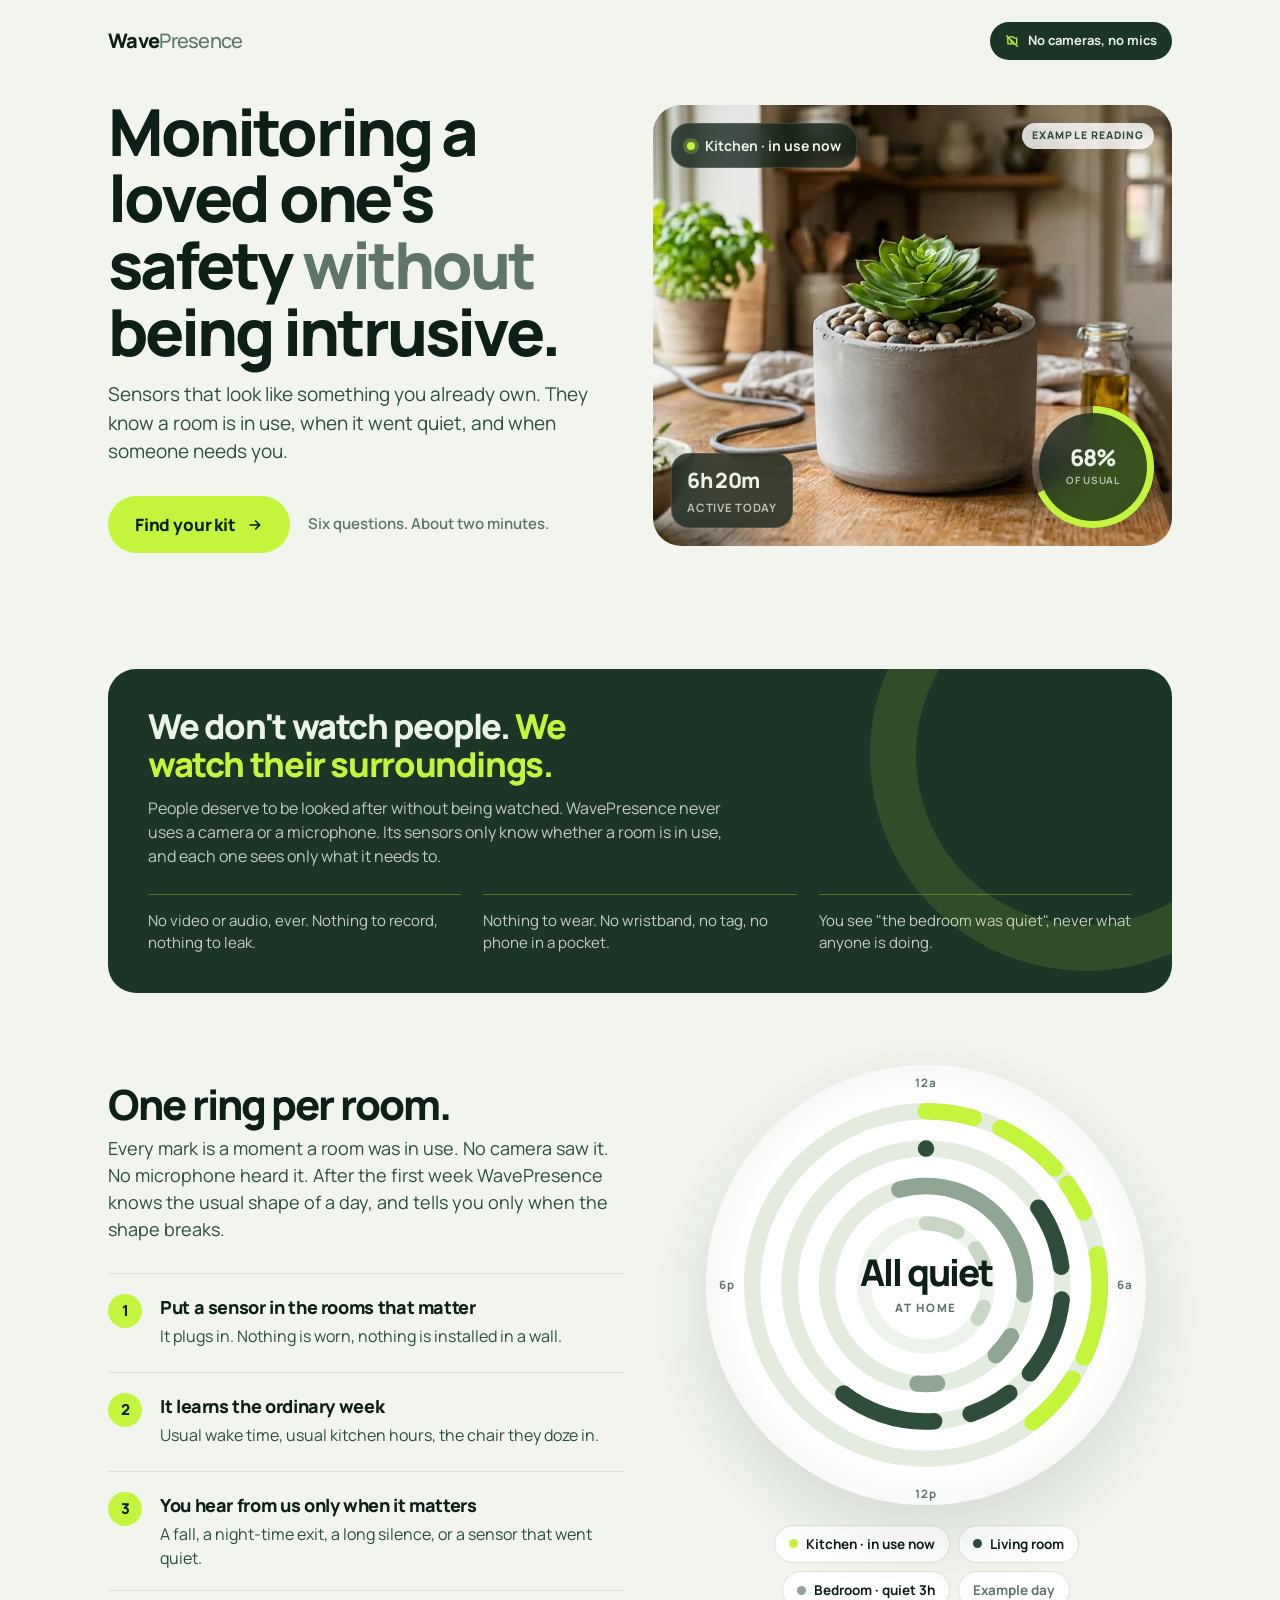
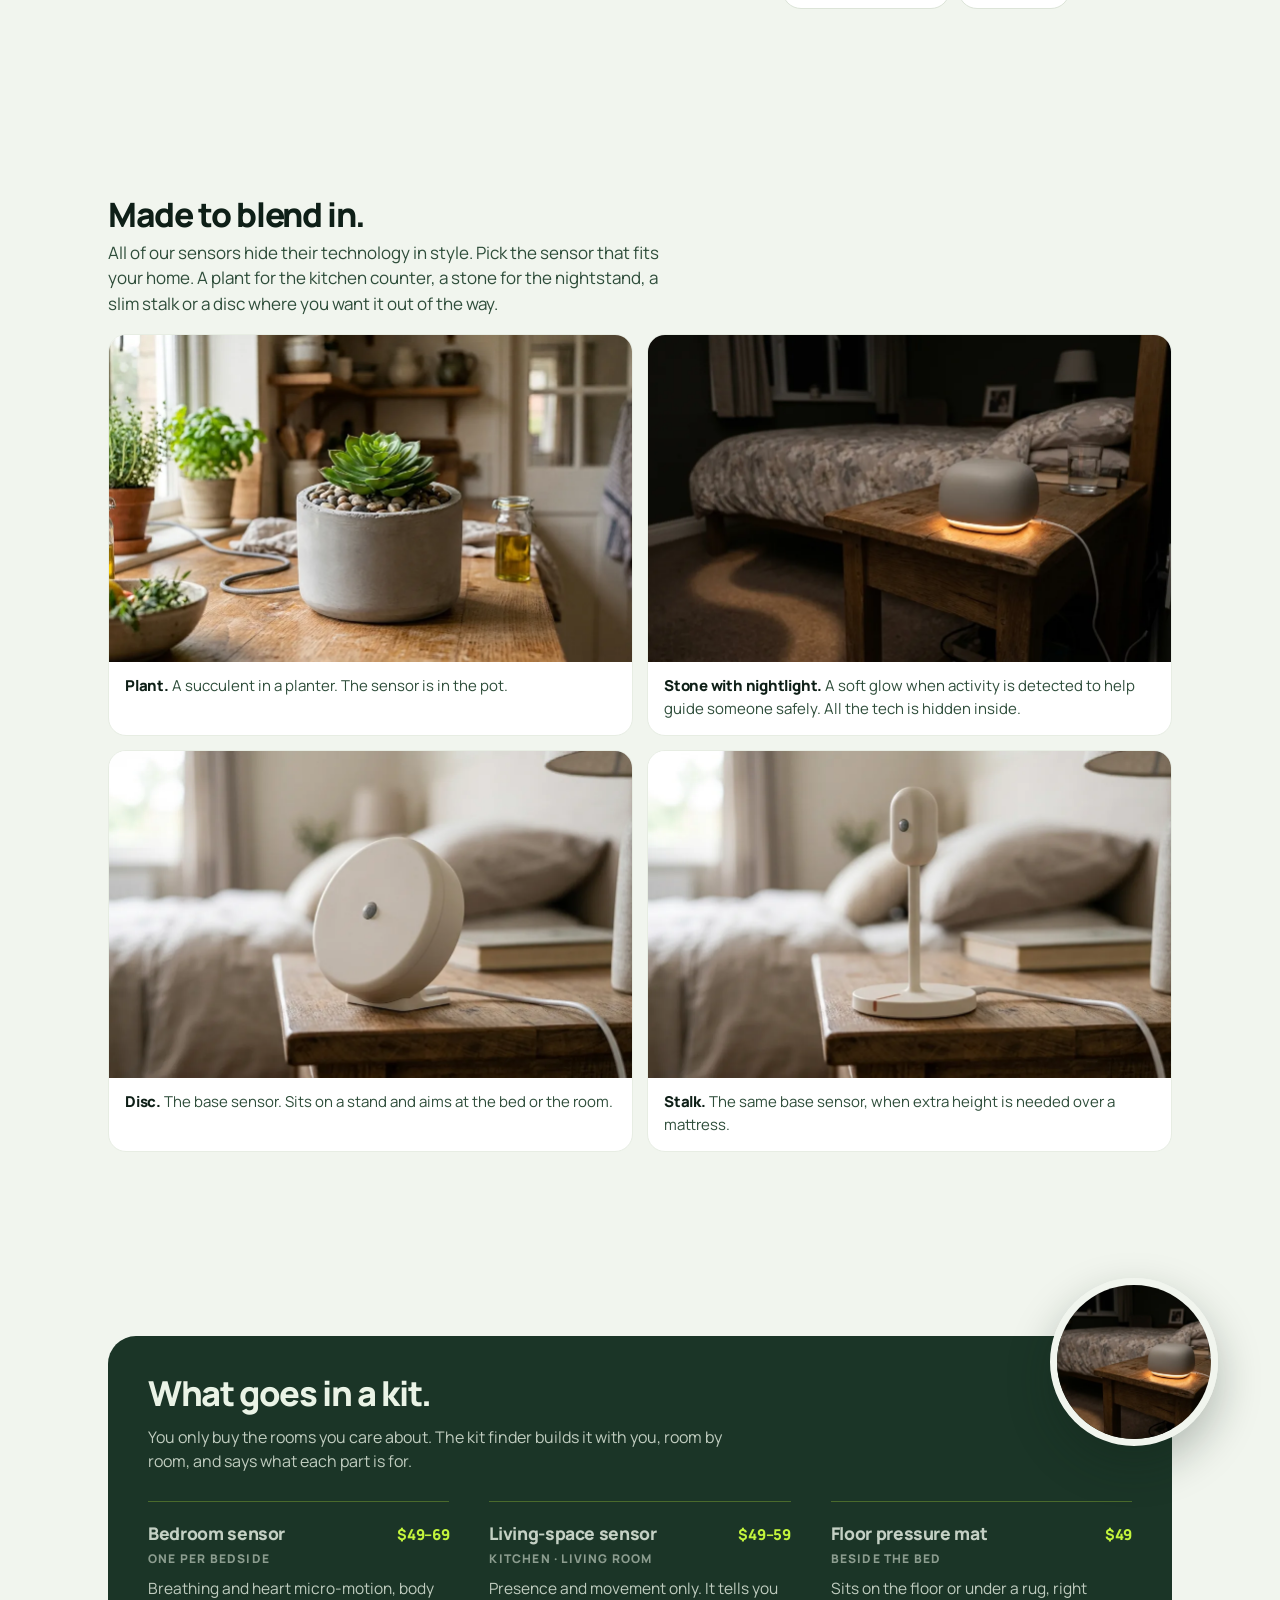
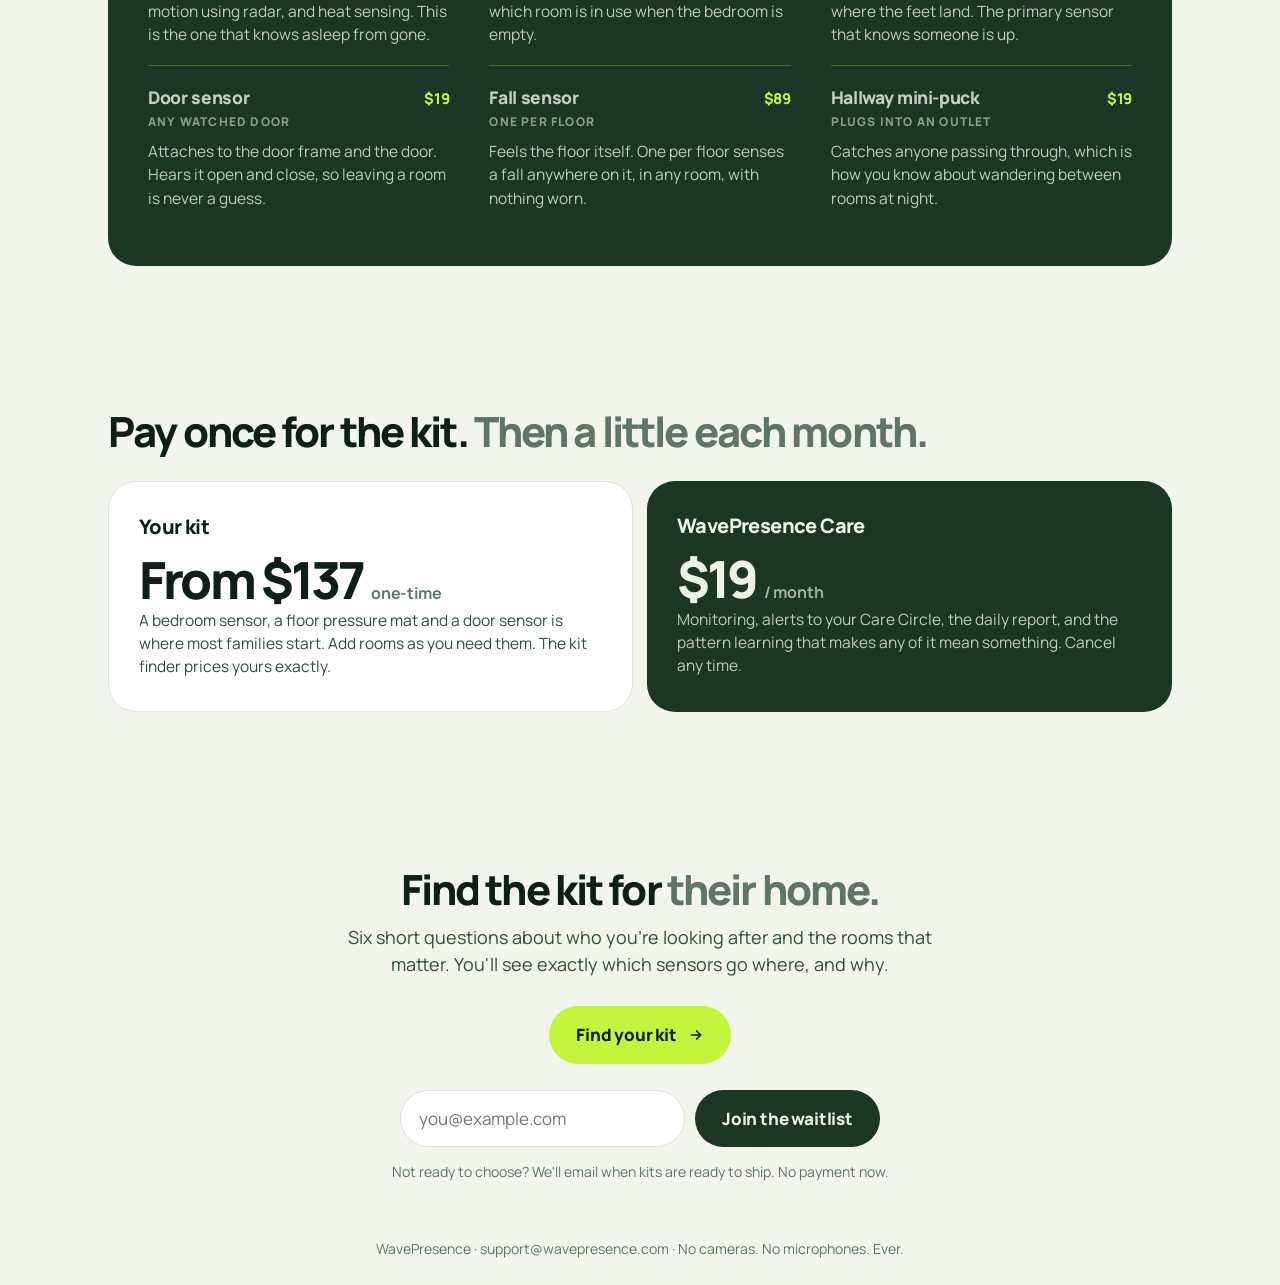
==== commit a150a049: "fix(site): apply the finish reviewer's material findings Contrast on deselected kit lines, the locke" ====
--- a/index.html
+++ b/index.html
@@ -70,25 +70,35 @@
     background: var(--paper); padding: 8px 14px; border-radius: 999px; border: 1px solid var(--line); }
   .lg i { width: 9px; height: 9px; border-radius: 50%; display: block; }
 
-  /* Kit / products */
-  .kitgrid { display: grid; grid-template-columns: repeat(3, 1fr); gap: 14px; margin-top: 30px; }
-  @media (max-width: 860px) { .kitgrid { grid-template-columns: 1fr 1fr; } }
-  @media (max-width: 560px) { .kitgrid { grid-template-columns: 1fr; } }
-  .prod { background: var(--paper); border: 1px solid var(--line); border-radius: var(--r-md); padding: 22px 22px 24px; }
-  .prod .top { display: flex; align-items: baseline; justify-content: space-between; gap: 12px; }
-  .prod b { font-weight: 800; letter-spacing: -.02em; font-size: 17px; }
-  .prod .pr { font-weight: 800; letter-spacing: -.02em; white-space: nowrap; }
-  .prod .rm { font-size: 13px; font-weight: 700; color: var(--ink-3); margin-top: 2px; }
-  .prod p { color: var(--ink-2); font-size: 15.5px; margin-top: 11px; }
+  /* Kit contents — a moss slab, typeset as a list, with a photo breaking its edge. */
+  .kitband { overflow: visible; padding-right: 40px; position: relative; }
+  .kitband::after { display: none; }
+  /* Specificity note: .band ul in organic.css sets 3 columns; .band ul.kitlist
+     takes that back so this list owns its own responsive steps. */
+  .band ul.kitlist { list-style: none; display: grid; grid-template-columns: repeat(3, 1fr);
+    gap: 0 40px; margin-top: 28px; position: relative; }
+  @media (max-width: 1000px) { .band ul.kitlist { grid-template-columns: 1fr 1fr; gap: 0 34px; } }
+  @media (max-width: 680px) { .band ul.kitlist { grid-template-columns: 1fr; } }
+  .kitlist li { padding: 18px 0; border-top: 1px solid rgba(195,245,60,.28); }
+  .kitlist .hd { display: flex; align-items: baseline; justify-content: space-between; gap: 14px; }
+  .kitlist b { font-weight: 800; letter-spacing: -.02em; font-size: 17.5px; }
+  .kitlist .pr { font-weight: 800; letter-spacing: -.02em; white-space: nowrap; color: var(--lime); }
+  .kitlist .rm { display: block; font-size: 12px; font-weight: 800; letter-spacing: .1em;
+    text-transform: uppercase; color: rgba(234,243,230,.55); margin-top: 3px; }
+  .kitlist p { color: rgba(234,243,230,.8); font-size: 15.5px; margin-top: 9px; max-width: 42ch; }
+  .medallion { position: absolute; right: -46px; top: -58px; width: 168px; height: 168px;
+    border-radius: 50%; overflow: hidden; margin: 0; border: 7px solid var(--ground);
+    box-shadow: 0 18px 44px rgba(14,31,23,.28); }
+  .medallion img { width: 100%; height: 100%; object-fit: cover; display: block; }
+  @media (max-width: 1180px) { .medallion { right: -24px; top: -46px; width: 132px; height: 132px; } }
+  @media (max-width: 760px) { .medallion { display: none; } }
 
   /* Pricing */
   .price-band { display: grid; grid-template-columns: 1fr 1fr; gap: 14px; margin-top: 28px; }
   @media (max-width: 700px) { .price-band { grid-template-columns: 1fr; } }
   .pc { border-radius: var(--r-lg); padding: 30px 30px 32px; }
   .pc.one { background: var(--paper); border: 1px solid var(--line); }
-  .pc.sub { background: var(--moss); color: #EAF3E6; position: relative; overflow: hidden; }
-  .pc.sub::after { content: ""; position: absolute; right: -120px; bottom: -150px; width: 320px; height: 320px;
-    border-radius: 50%; border: 44px solid rgba(195,245,60,.12); }
+  .pc.sub { background: var(--moss); color: #EAF3E6; position: relative; }
   .pc h3 { font-size: 20px; font-weight: 800; letter-spacing: -.03em; position: relative; }
   .pc .big { font-size: clamp(2.4rem,5vw,3.2rem); font-weight: 800; letter-spacing: -.055em;
     line-height: 1; margin: 12px 0 4px; position: relative; }
@@ -140,7 +150,7 @@
   <!-- HERO -->
   <section class="hero">
     <div>
-      <h1>Monitoring a loved one's safety <em>without being intrusive.</em></h1>
+      <h1>Monitoring a loved one's safety <em>without</em> being intrusive.</h1>
       <p class="lede">Sensors that look like something you already own. They know a room is in use, when it went quiet, and when someone needs you.</p>
       <div class="hero-actions">
         <a class="btn" href="/start/">Find your kit <svg viewBox="0 0 24 24" fill="none" stroke="currentColor" stroke-width="2.6" stroke-linecap="round" stroke-linejoin="round" aria-hidden="true"><path d="M5 12h14M13 6l6 6-6 6"/></svg></a>
@@ -214,30 +224,33 @@
     <h2 class="gallery-title">Made to blend in.</h2>
     <p class="gallery-lede">All of our sensors hide their technology in style. Pick the sensor that fits your home. A plant for the kitchen counter, a stone for the nightstand, a slim stalk or a disc where you want it out of the way.</p>
     <div class="gallery">
-      <figure><img src="assets/devices/plant.webp" alt="A concrete planter with a succulent on a kitchen counter, with a sensor inside" loading="lazy" /><figcaption><b>Plant.</b> A succulent in a planter. The sensor is in the pot.</figcaption></figure>
-      <figure><img src="assets/devices/stone.webp" alt="A smooth grey stone sensor glowing softly on a nightstand at night" loading="lazy" /><figcaption><b>Stone with nightlight.</b> A soft glow when activity is detected to help guide someone safely. All the tech is hidden inside.</figcaption></figure>
-      <figure><img src="assets/devices/disc.webp" alt="A round cream disc sensor on a wooden nightstand beside a bed" loading="lazy" /><figcaption><b>Disc.</b> The base sensor. Sits on a stand and aims at the bed or the room.</figcaption></figure>
-      <figure><img src="assets/devices/wand.webp" alt="A slim cream sensor on a stalk and round base on a nightstand" loading="lazy" /><figcaption><b>Stalk.</b> The same base sensor, when extra height is needed over a mattress.</figcaption></figure>
+      <figure><img src="assets/devices/plant.webp" alt="A concrete planter with a succulent on a kitchen counter, with a sensor inside" /><figcaption><b>Plant.</b> A succulent in a planter. The sensor is in the pot.</figcaption></figure>
+      <figure><img src="assets/devices/stone.webp" alt="A smooth grey stone sensor glowing softly on a nightstand at night" /><figcaption><b>Stone with nightlight.</b> A soft glow when activity is detected to help guide someone safely. All the tech is hidden inside.</figcaption></figure>
+      <figure><img src="assets/devices/disc.webp" alt="A round cream disc sensor on a wooden nightstand beside a bed" /><figcaption><b>Disc.</b> The base sensor. Sits on a stand and aims at the bed or the room.</figcaption></figure>
+      <figure><img src="assets/devices/wand.webp" alt="A slim cream sensor on a stalk and round base on a nightstand" /><figcaption><b>Stalk.</b> The same base sensor, when extra height is needed over a mattress.</figcaption></figure>
     </div>
   </section>
 
   <!-- WHAT GOES IN A KIT -->
   <section>
-    <h2>What goes in a kit.</h2>
-    <p class="lede">You only buy the rooms you care about. The kit finder builds it with you, room by room, and says what each part is for.</p>
-    <div class="kitgrid">
-      <div class="prod"><div class="top"><b>Bedroom sensor</b><span class="pr">$49–69</span></div><div class="rm">ONE PER BEDSIDE</div>
-        <p>Breathing and heart micro-motion, body motion using radar, and heat sensing. This is the one that knows asleep from gone.</p></div>
-      <div class="prod"><div class="top"><b>Living-space sensor</b><span class="pr">$49–59</span></div><div class="rm">KITCHEN · LIVING ROOM</div>
-        <p>Presence and movement only. It tells you which room is in use when the bedroom is empty.</p></div>
-      <div class="prod"><div class="top"><b>Floor pressure mat</b><span class="pr">$49</span></div><div class="rm">BESIDE THE BED</div>
-        <p>Sits on the floor or under a rug, right where the feet land. The primary sensor that knows someone is up.</p></div>
-      <div class="prod"><div class="top"><b>Door sensor</b><span class="pr">$19</span></div><div class="rm">ANY WATCHED DOOR</div>
-        <p>Attaches to the door frame and the door. Hears it open and close, so leaving a room is never a guess.</p></div>
-      <div class="prod"><div class="top"><b>Fall sensor</b><span class="pr">$89</span></div><div class="rm">ONE PER FLOOR</div>
-        <p>Feels the floor itself. One per floor senses a fall anywhere on it, in any room, with nothing worn.</p></div>
-      <div class="prod"><div class="top"><b>Hallway mini-puck</b><span class="pr">$19</span></div><div class="rm">PLUGS INTO AN OUTLET</div>
-        <p>Catches anyone passing through, which is how you know about wandering between rooms at night.</p></div>
+    <div class="band kitband">
+      <strong>What goes in a kit.</strong>
+      <p>You only buy the rooms you care about. The kit finder builds it with you, room by room, and says what each part is for.</p>
+      <ul class="kitlist">
+        <li><span class="hd"><b>Bedroom sensor</b><span class="pr">$49&ndash;69</span></span><span class="rm">One per bedside</span>
+          <p>Breathing and heart micro-motion, body motion using radar, and heat sensing. This is the one that knows asleep from gone.</p></li>
+        <li><span class="hd"><b>Living-space sensor</b><span class="pr">$49&ndash;59</span></span><span class="rm">Kitchen &middot; living room</span>
+          <p>Presence and movement only. It tells you which room is in use when the bedroom is empty.</p></li>
+        <li><span class="hd"><b>Floor pressure mat</b><span class="pr">$49</span></span><span class="rm">Beside the bed</span>
+          <p>Sits on the floor or under a rug, right where the feet land. The primary sensor that knows someone is up.</p></li>
+        <li><span class="hd"><b>Door sensor</b><span class="pr">$19</span></span><span class="rm">Any watched door</span>
+          <p>Attaches to the door frame and the door. Hears it open and close, so leaving a room is never a guess.</p></li>
+        <li><span class="hd"><b>Fall sensor</b><span class="pr">$89</span></span><span class="rm">One per floor</span>
+          <p>Feels the floor itself. One per floor senses a fall anywhere on it, in any room, with nothing worn.</p></li>
+        <li><span class="hd"><b>Hallway mini-puck</b><span class="pr">$19</span></span><span class="rm">Plugs into an outlet</span>
+          <p>Catches anyone passing through, which is how you know about wandering between rooms at night.</p></li>
+      </ul>
+      <figure class="medallion"><img src="assets/devices/stone.webp" alt="The stone sensor glowing on a nightstand" /></figure>
     </div>
   </section>
 
@@ -268,6 +281,8 @@
       <input id="wl-email" type="email" name="email" placeholder="you@example.com" autocomplete="email" required />
       <button class="btn sage" type="submit">Join the waitlist</button>
     </form>
+    <p class="error" id="wl-email-err">That email doesn't look right. Check it and try again.</p>
+    <p class="error" id="wl-net-err">We couldn't save that. Check your connection and try again.</p>
     <p class="wl-note">Not ready to choose? We'll email when kits are ready to ship. No payment now.</p>
   </section>
 </div>
@@ -275,6 +290,31 @@
 <footer>WavePresence · support@wavepresence.com · No cameras. No microphones. Ever.</footer>
 
 <script>
+  /* One authored moment: sections settle into place on first sight.
+     Content is visible without JS, under reduced motion, and if the observer
+     never fires — a reveal that can strand content is worse than no reveal. */
+  (function () {
+    if (!('IntersectionObserver' in window)) return;
+    if (window.matchMedia('(prefers-reduced-motion: reduce)').matches) return;
+    var targets = [].slice.call(document.querySelectorAll(
+      '.hero > div, .shot, .band, .how > div, .dialcol, .gallery figure, .pc, .close > *'));
+    if (!targets.length) return;
+    var reveal = function (el) { el.classList.add('in'); };
+    targets.forEach(function (el, i) {
+      el.classList.add('settle');
+      el.style.transitionDelay = (i % 4) * 70 + 'ms';
+    });
+    var io = new IntersectionObserver(function (entries) {
+      entries.forEach(function (e) { if (e.isIntersecting) { reveal(e.target); io.unobserve(e.target); } });
+    }, { rootMargin: '0px 0px -8% 0px', threshold: 0.06 });
+    targets.forEach(function (el) {
+      var r = el.getBoundingClientRect();
+      if (r.top < window.innerHeight) reveal(el); else io.observe(el);
+    });
+    // Failsafe: nothing stays hidden, whatever the observer does.
+    setTimeout(function () { targets.forEach(reveal); io.disconnect(); }, 2500);
+  })();
+
   const WAITLIST_ENDPOINT = 'https://wavepresence-api-develop.up.railway.app/waitlist';
   async function submitWaitlist(event, source) {
     event.preventDefault();
@@ -282,7 +322,13 @@
     const input = form.querySelector('input[name="email"]');
     const button = form.querySelector('button');
     const email = input.value.trim();
-    if (!/^[^\s@]+@[^\s@]+\.[^\s@]+$/.test(email)) { input.focus(); return false; }
+    const emailErr = document.getElementById('wl-email-err');
+    const netErr = document.getElementById('wl-net-err');
+    emailErr.classList.remove('show'); netErr.classList.remove('show');
+    input.removeAttribute('aria-invalid');
+    if (!/^[^\s@]+@[^\s@]+\.[^\s@]+$/.test(email)) {
+      input.setAttribute('aria-invalid','true'); emailErr.classList.add('show'); input.focus(); return false;
+    }
     button.disabled = true; button.textContent = 'Saving…';
     try {
       const res = await fetch(WAITLIST_ENDPOINT, {
@@ -293,7 +339,7 @@
       form.innerHTML = '<p style="font-weight:700">Thank you. We\'ll email ' + email + ' when kits are ready.</p>';
     } catch (err) {
       button.disabled = false; button.textContent = 'Join the waitlist';
-      input.setAttribute('aria-invalid','true');
+      netErr.classList.add('show');
     }
     return false;
   }
--- a/assets/organic.css
+++ b/assets/organic.css
@@ -53,6 +53,21 @@
 .btn:hover { background: var(--lime-deep); }
 .btn:active { transform: translateY(1px); }
 .btn:disabled { opacity: .5; cursor: default; }
+.btn:focus-visible, input:focus-visible, select:focus-visible, [role="radio"]:focus-visible,
+[role="checkbox"]:focus-visible { outline: 3px solid var(--lime); outline-offset: 2px; }
+
+/* Selects wear the world's chevron, not the platform's. */
+select { appearance: none; -webkit-appearance: none; border-radius: var(--r-sm);
+  border: 1.5px solid var(--line); background-color: var(--paper); cursor: pointer;
+  background-image: url("data:image/svg+xml,%3Csvg xmlns='http://www.w3.org/2000/svg' viewBox='0 0 24 24' fill='none' stroke='%232E4D3A' stroke-width='2.6' stroke-linecap='round' stroke-linejoin='round'%3E%3Cpath d='M6 9l6 6 6-6'/%3E%3C/svg%3E");
+  background-repeat: no-repeat; background-position: right 14px center; background-size: 16px;
+  padding-right: 42px; }
+select:focus { border-color: var(--ink-2); box-shadow: 0 0 0 4px rgba(195,245,60,.4); outline: none; }
+
+/* One error voice for both pages. */
+.error { color: #A8452B; font-size: 15px; margin-top: 8px; display: none; font-weight: 600; }
+.error.show { display: block; }
+input[aria-invalid="true"] { border-color: #A8452B; }
 .btn svg { width: 16px; height: 16px; }
 .btn.ghost { background: transparent; color: var(--ink-2); padding-left: 10px; font-weight: 700; }
 .btn.ghost:hover { background: var(--ground-2); color: var(--ink); }
@@ -97,3 +112,12 @@
 
 footer { text-align: center; color: var(--ink-3); font-size: 14px; padding: 26px; }
 .sr { position: absolute; width: 1px; height: 1px; overflow: hidden; clip: rect(0 0 0 0); }
+
+/* The world's one authored motion: content settles in the way a reading lands,
+   fast out of the gate and slow into place. Content is visible without JS. */
+.settle { opacity: 0; transform: translateY(22px); }
+.settle.in { opacity: 1; transform: none;
+  transition: opacity 620ms cubic-bezier(.16,1,.3,1), transform 620ms cubic-bezier(.16,1,.3,1); }
+@media (prefers-reduced-motion: reduce) {
+  .settle, .settle.in { opacity: 1; transform: none; transition: none; }
+}
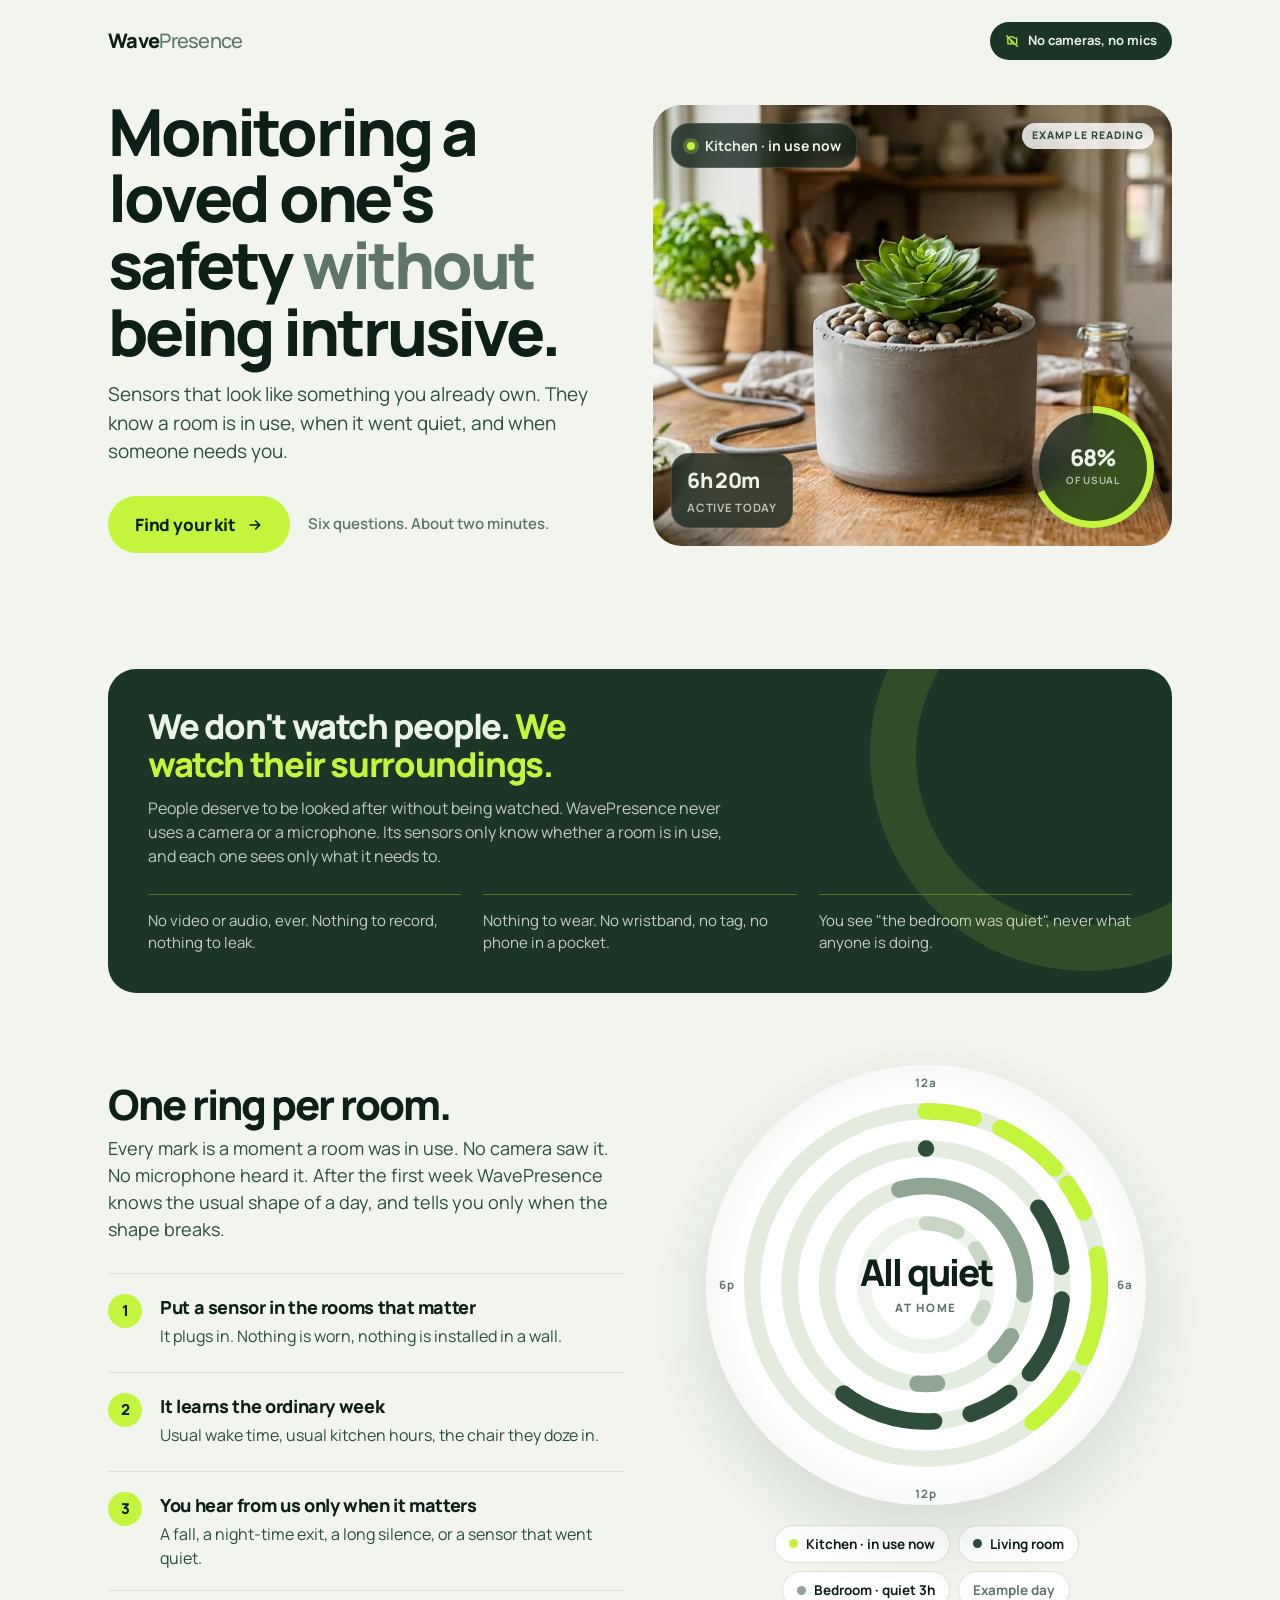
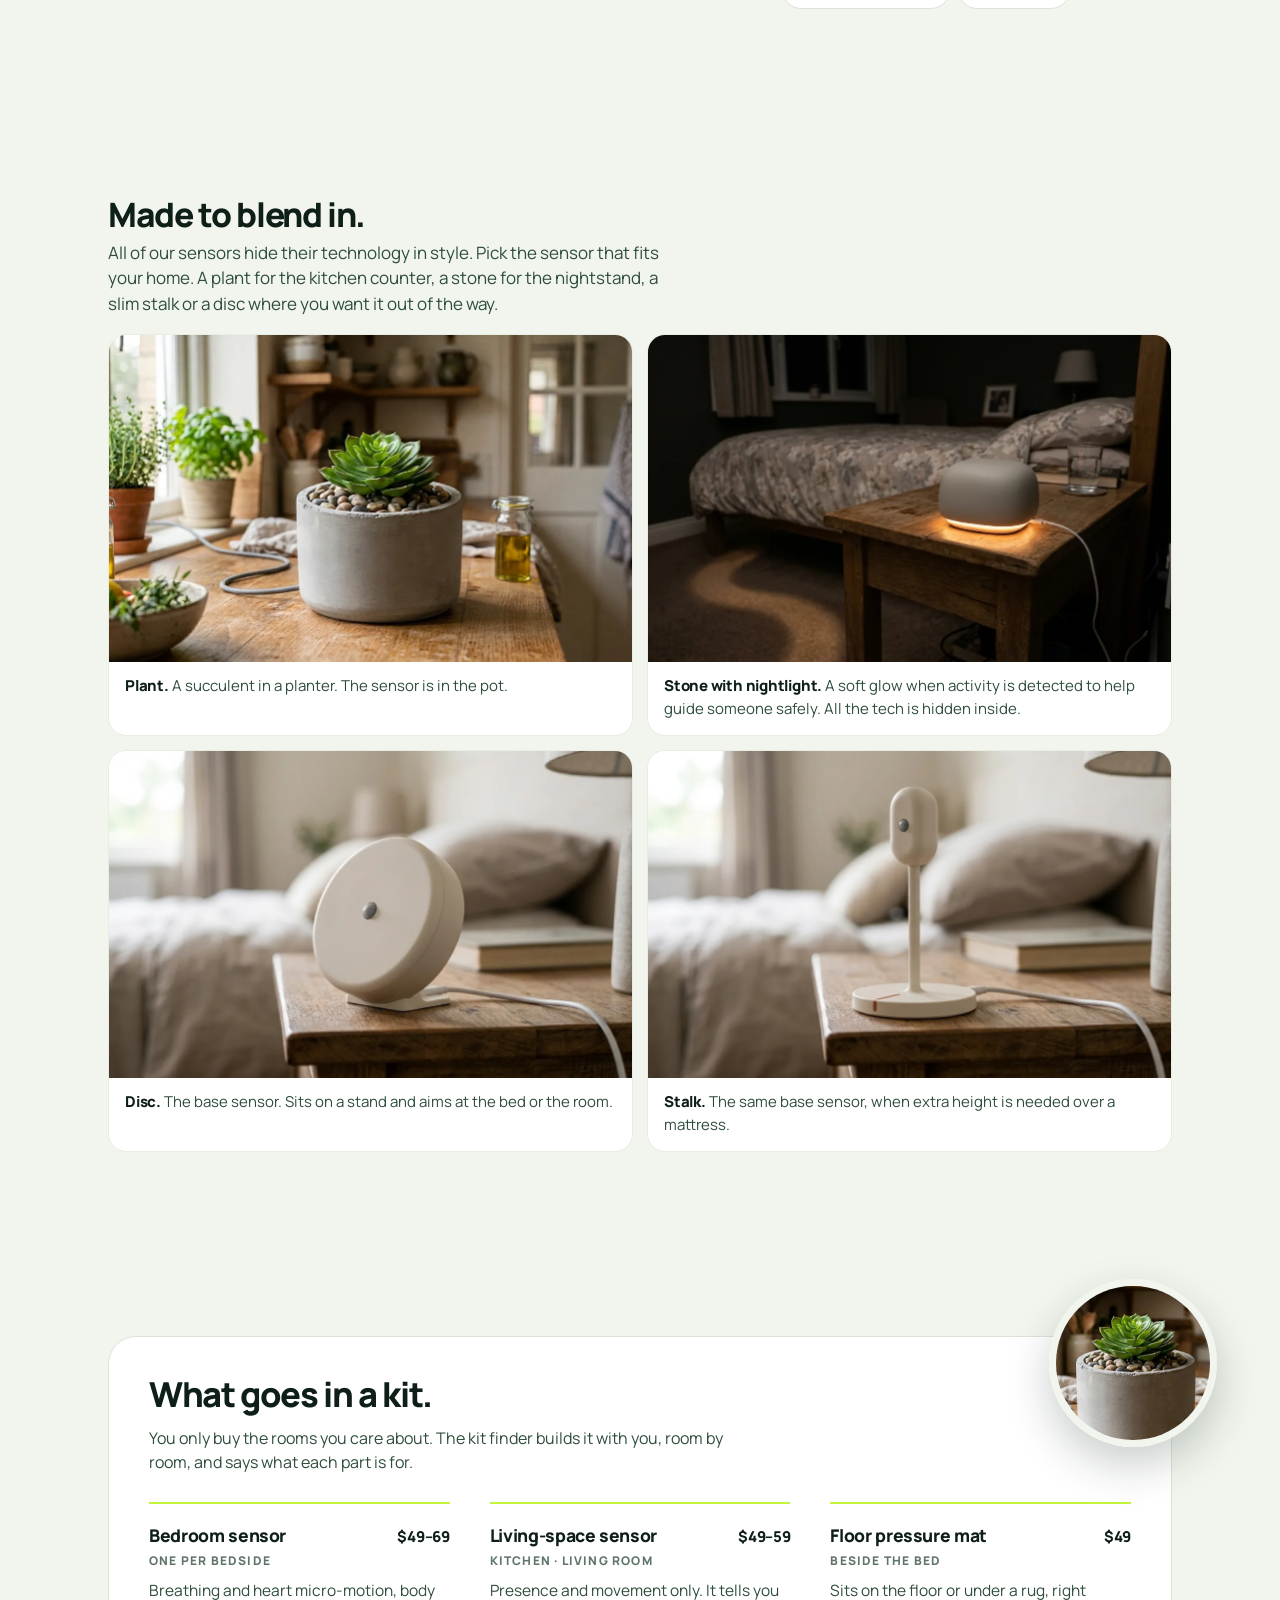
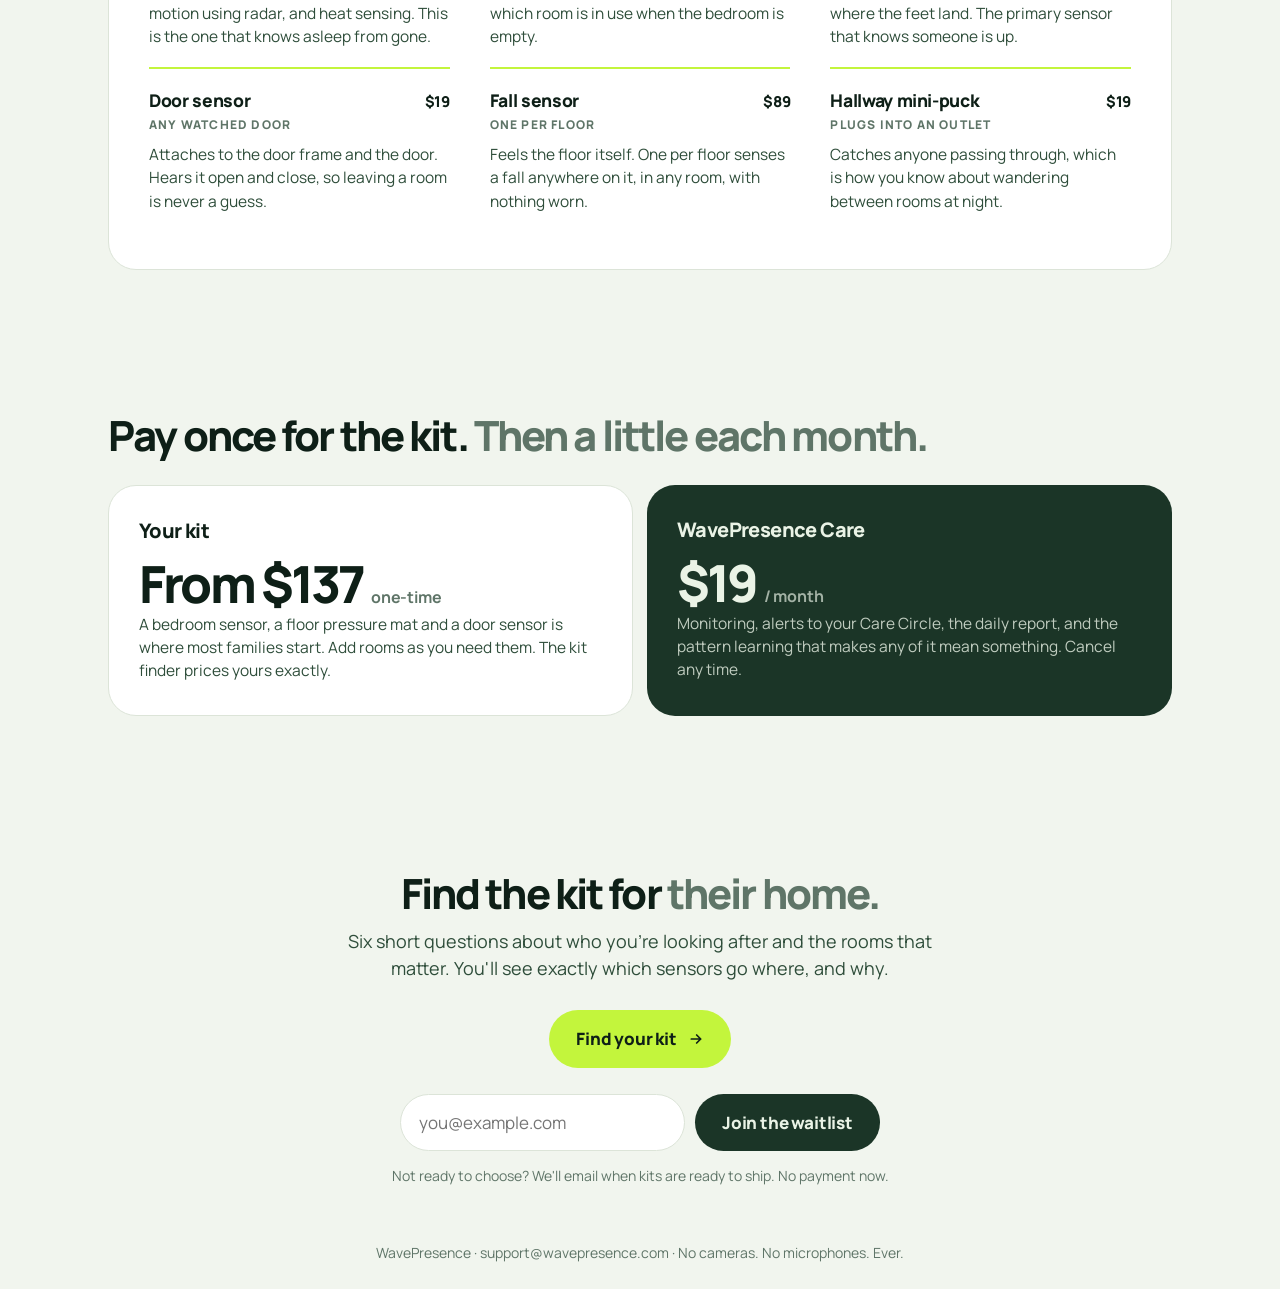
==== commit c66a330e: "fix(site): second review round — regressions and two real bugs Lime is a signal again (kit prices no" ====
--- a/index.html
+++ b/index.html
@@ -70,28 +70,35 @@
     background: var(--paper); padding: 8px 14px; border-radius: 999px; border: 1px solid var(--line); }
   .lg i { width: 9px; height: 9px; border-radius: 50%; display: block; }
 
-  /* Kit contents — a moss slab, typeset as a list, with a photo breaking its edge. */
-  .kitband { overflow: visible; padding-right: 40px; position: relative; }
+  /* Kit contents — pale ground, lime hairlines, a photo breaking its edge.
+     Moss is reserved for the privacy claim, so it keeps its stopping power. */
+  .kitband { background: var(--paper); color: var(--ink); border: 1px solid var(--line);
+    overflow: visible; padding-right: 40px; position: relative; }
   .kitband::after { display: none; }
+  /* organic.css's .band li sets near-white for the moss slab; on this pale
+     slab every text role has to be taken back explicitly. */
+  .kitband strong { color: var(--ink); }
+  .kitband p, .kitband li { color: var(--ink-2); }
+  .kitband li b, .kitband li .pr { color: var(--ink); }
   /* Specificity note: .band ul in organic.css sets 3 columns; .band ul.kitlist
      takes that back so this list owns its own responsive steps. */
   .band ul.kitlist { list-style: none; display: grid; grid-template-columns: repeat(3, 1fr);
     gap: 0 40px; margin-top: 28px; position: relative; }
   @media (max-width: 1000px) { .band ul.kitlist { grid-template-columns: 1fr 1fr; gap: 0 34px; } }
   @media (max-width: 680px) { .band ul.kitlist { grid-template-columns: 1fr; } }
-  .kitlist li { padding: 18px 0; border-top: 1px solid rgba(195,245,60,.28); }
+  .kitlist li { padding: 18px 0; border-top: 2px solid var(--lime); }
   .kitlist .hd { display: flex; align-items: baseline; justify-content: space-between; gap: 14px; }
   .kitlist b { font-weight: 800; letter-spacing: -.02em; font-size: 17.5px; }
-  .kitlist .pr { font-weight: 800; letter-spacing: -.02em; white-space: nowrap; color: var(--lime); }
+  .kitlist .pr { font-weight: 800; letter-spacing: -.02em; white-space: nowrap; }
   .kitlist .rm { display: block; font-size: 12px; font-weight: 800; letter-spacing: .1em;
-    text-transform: uppercase; color: rgba(234,243,230,.55); margin-top: 3px; }
-  .kitlist p { color: rgba(234,243,230,.8); font-size: 15.5px; margin-top: 9px; max-width: 42ch; }
+    text-transform: uppercase; color: var(--ink-3); margin-top: 3px; }
+  .kitlist p { color: var(--ink-2); font-size: 15.5px; margin-top: 9px; max-width: 42ch; }
   .medallion { position: absolute; right: -46px; top: -58px; width: 168px; height: 168px;
     border-radius: 50%; overflow: hidden; margin: 0; border: 7px solid var(--ground);
-    box-shadow: 0 18px 44px rgba(14,31,23,.28); }
+    box-shadow: 0 18px 44px rgba(14,31,23,.22); }
   .medallion img { width: 100%; height: 100%; object-fit: cover; display: block; }
-  @media (max-width: 1180px) { .medallion { right: -24px; top: -46px; width: 132px; height: 132px; } }
-  @media (max-width: 760px) { .medallion { display: none; } }
+  @media (max-width: 1180px) { .medallion { right: -22px; top: -48px; width: 136px; height: 136px; } }
+  @media (max-width: 680px) { .medallion { right: -14px; top: -40px; width: 96px; height: 96px; border-width: 5px; } }
 
   /* Pricing */
   .price-band { display: grid; grid-template-columns: 1fr 1fr; gap: 14px; margin-top: 28px; }
@@ -115,6 +122,7 @@
   .wl input { flex: 1 1 240px; padding: 15px 18px; border: 1.5px solid var(--line);
     border-radius: 999px; background: var(--paper); outline: none; }
   .wl input:focus { border-color: var(--ink-2); box-shadow: 0 0 0 4px rgba(195,245,60,.4); }
+  .wl input[aria-invalid="true"] { border-color: #A8452B; }
   .wl-note { font-size: 14px; color: var(--ink-3); margin-top: 14px; }
 </style>
 </head>
@@ -250,7 +258,7 @@
         <li><span class="hd"><b>Hallway mini-puck</b><span class="pr">$19</span></span><span class="rm">Plugs into an outlet</span>
           <p>Catches anyone passing through, which is how you know about wandering between rooms at night.</p></li>
       </ul>
-      <figure class="medallion"><img src="assets/devices/stone.webp" alt="The stone sensor glowing on a nightstand" /></figure>
+      <figure class="medallion"><img src="assets/devices/plant-round.webp" alt="The succulent that hides a WavePresence sensor" /></figure>
     </div>
   </section>
 
@@ -276,7 +284,7 @@
     <h2>Find the kit for <em>their home.</em></h2>
     <p class="lede">Six short questions about who you're looking after and the rooms that matter. You'll see exactly which sensors go where, and why.</p>
     <a class="btn" href="/start/">Find your kit <svg viewBox="0 0 24 24" fill="none" stroke="currentColor" stroke-width="2.6" stroke-linecap="round" stroke-linejoin="round" aria-hidden="true"><path d="M5 12h14M13 6l6 6-6 6"/></svg></a>
-    <form class="wl" onsubmit="return submitWaitlist(event,'final_cta')">
+    <form class="wl" novalidate onsubmit="return submitWaitlist(event,'final_cta')">
       <label class="sr" for="wl-email">Email</label>
       <input id="wl-email" type="email" name="email" placeholder="you@example.com" autocomplete="email" required />
       <button class="btn sage" type="submit">Join the waitlist</button>
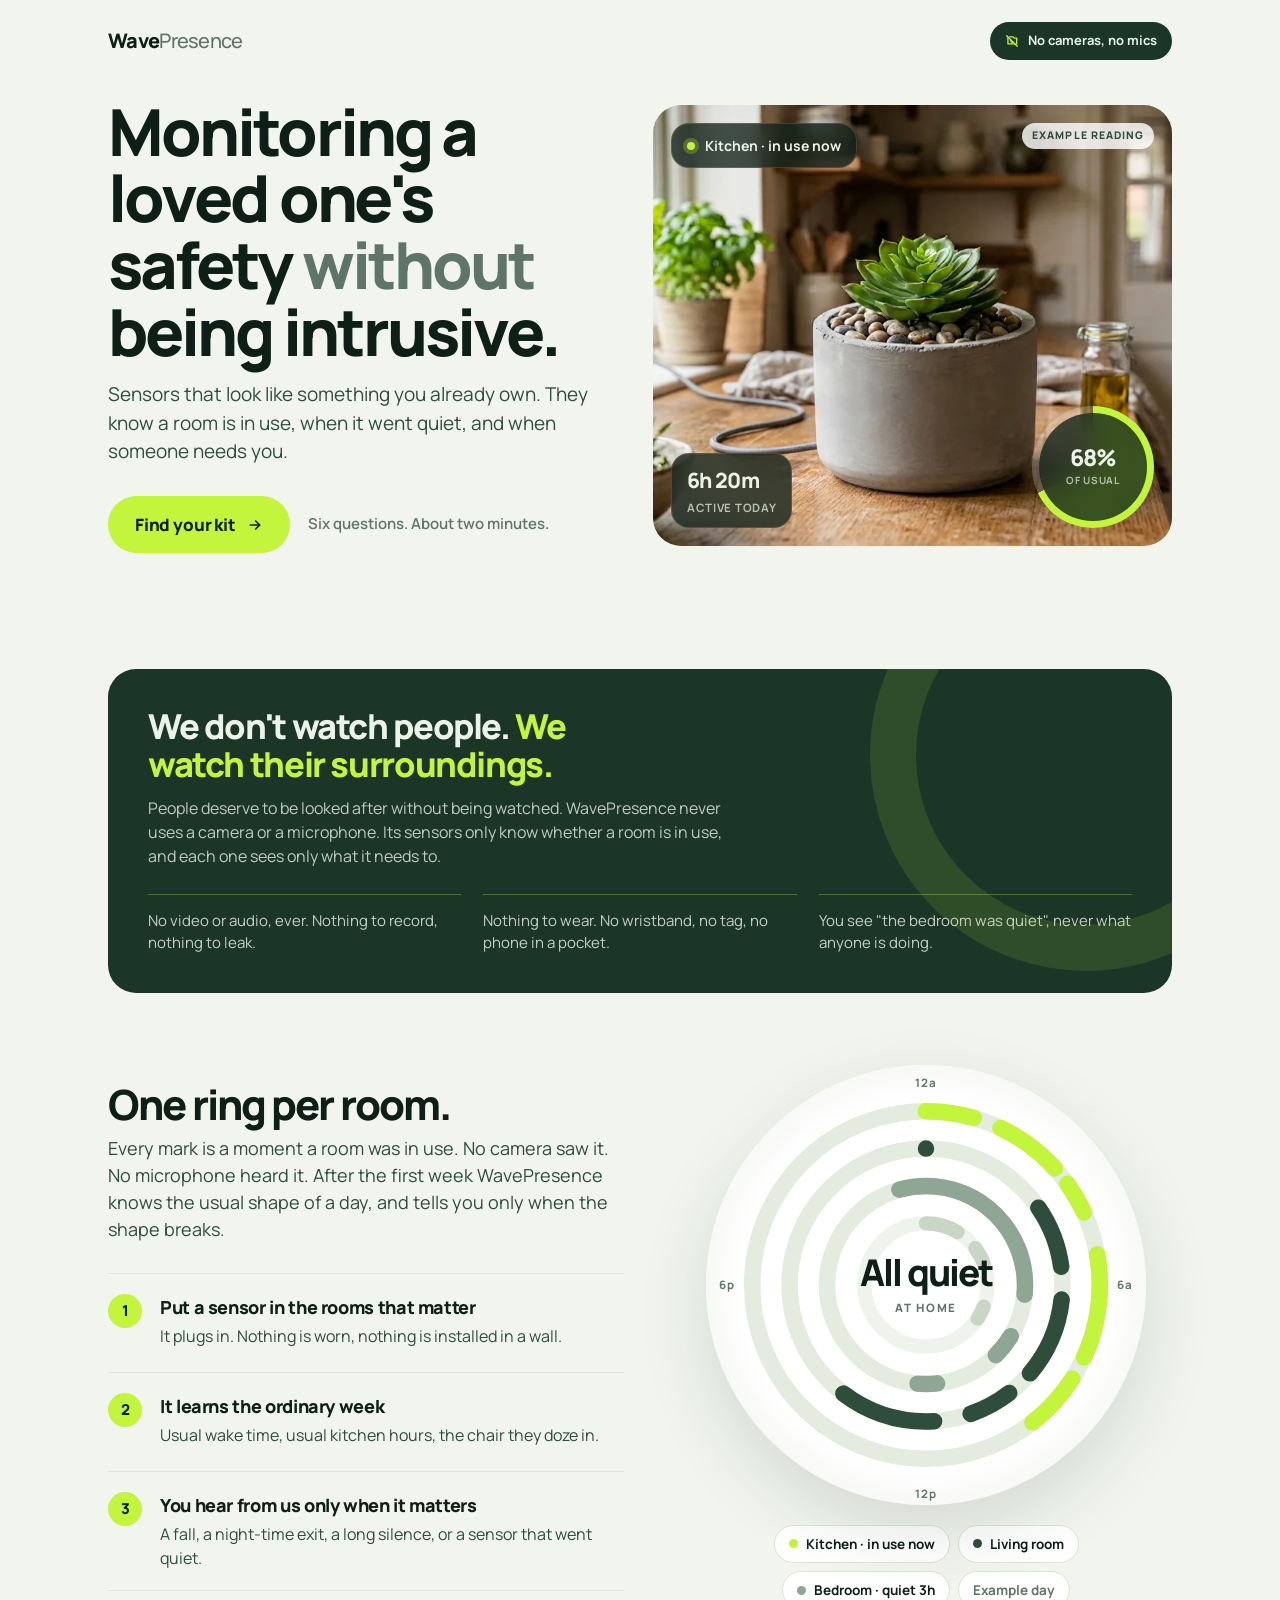
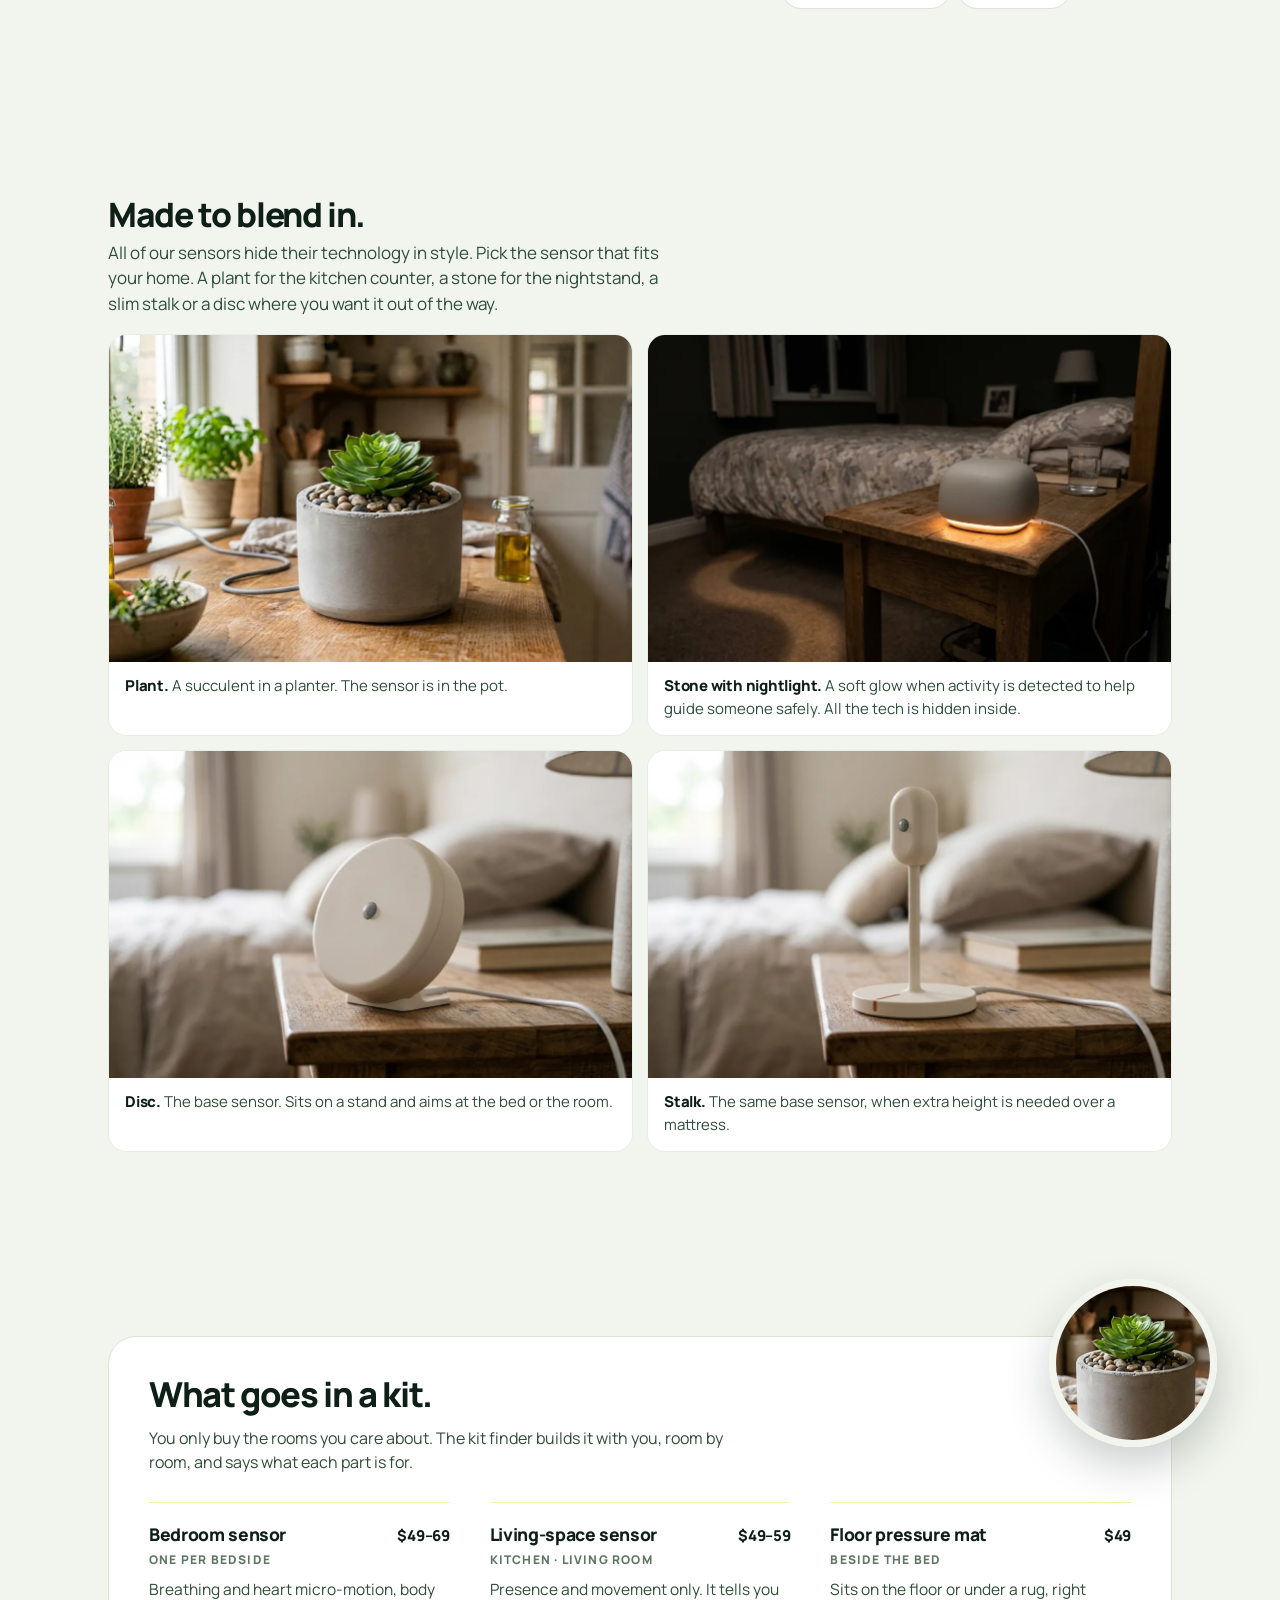
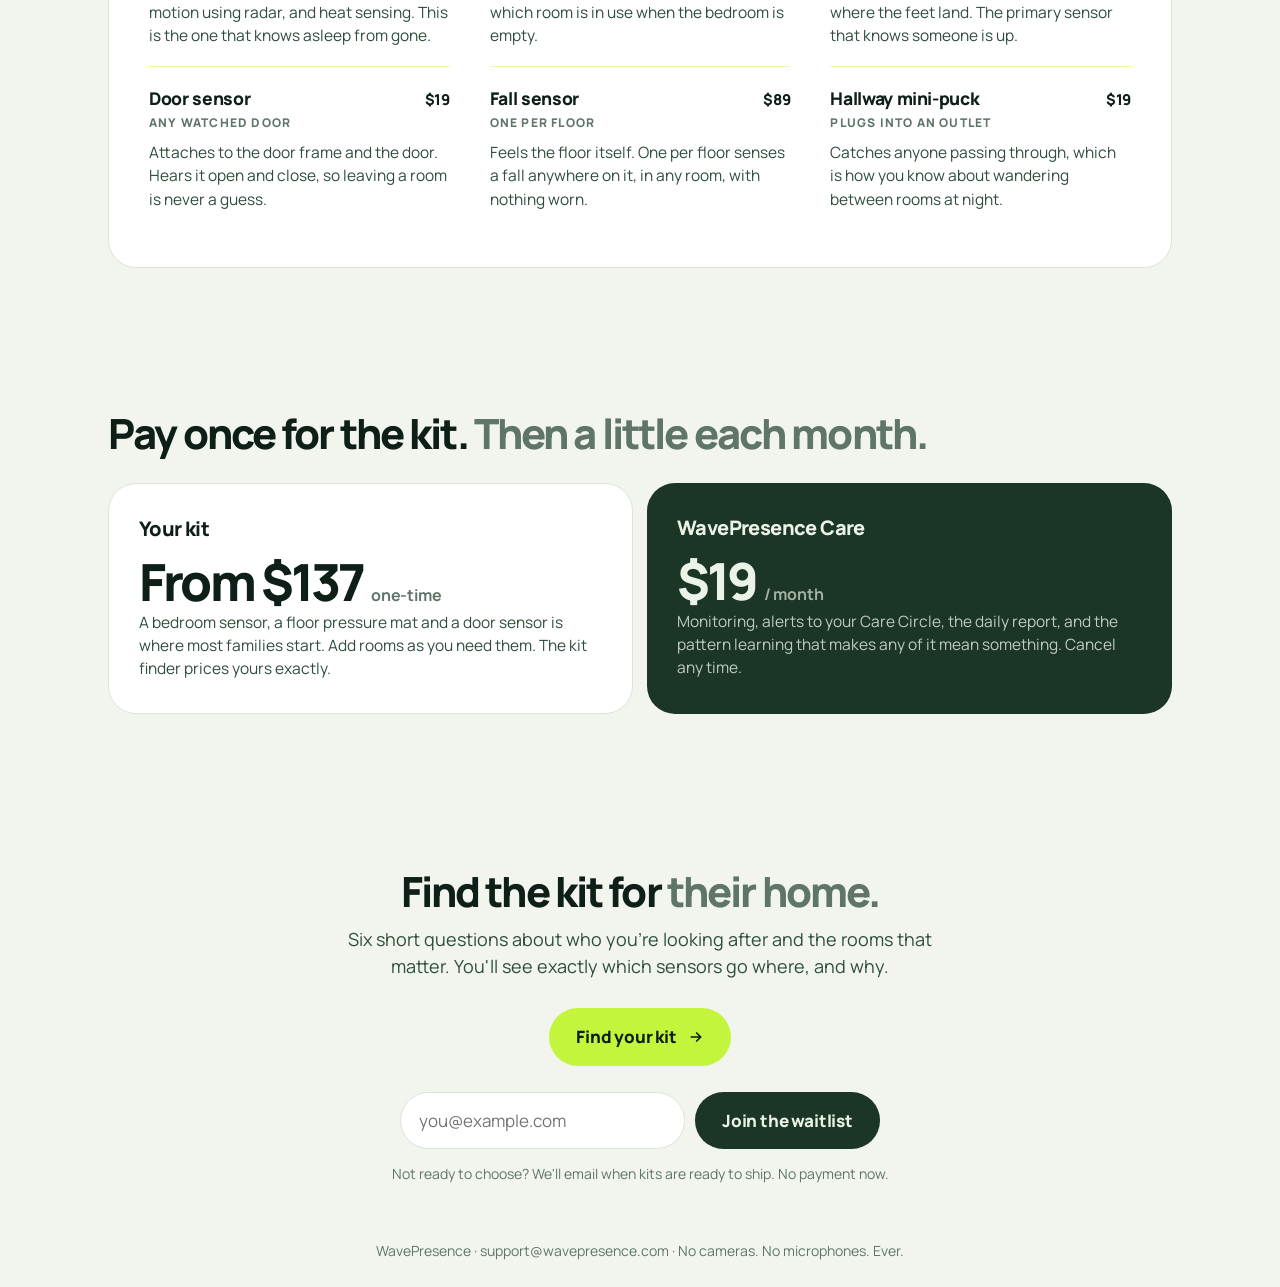
==== commit 5761f1e7: "fix(site): dim the kit hairlines to a tint so lime keeps meaning live Co-Authored-By: Claude Opus 5 " ====
--- a/index.html
+++ b/index.html
@@ -86,7 +86,9 @@
     gap: 0 40px; margin-top: 28px; position: relative; }
   @media (max-width: 1000px) { .band ul.kitlist { grid-template-columns: 1fr 1fr; gap: 0 34px; } }
   @media (max-width: 680px) { .band ul.kitlist { grid-template-columns: 1fr; } }
-  .kitlist li { padding: 18px 0; border-top: 2px solid var(--lime); }
+  /* A lime tint reads as structure; full-strength lime would outshine the one
+     mark that means live. Same relationship as .band li in organic.css. */
+  .kitlist li { padding: 18px 0; border-top: 1px solid rgba(195,245,60,.45); }
   .kitlist .hd { display: flex; align-items: baseline; justify-content: space-between; gap: 14px; }
   .kitlist b { font-weight: 800; letter-spacing: -.02em; font-size: 17.5px; }
   .kitlist .pr { font-weight: 800; letter-spacing: -.02em; white-space: nowrap; }
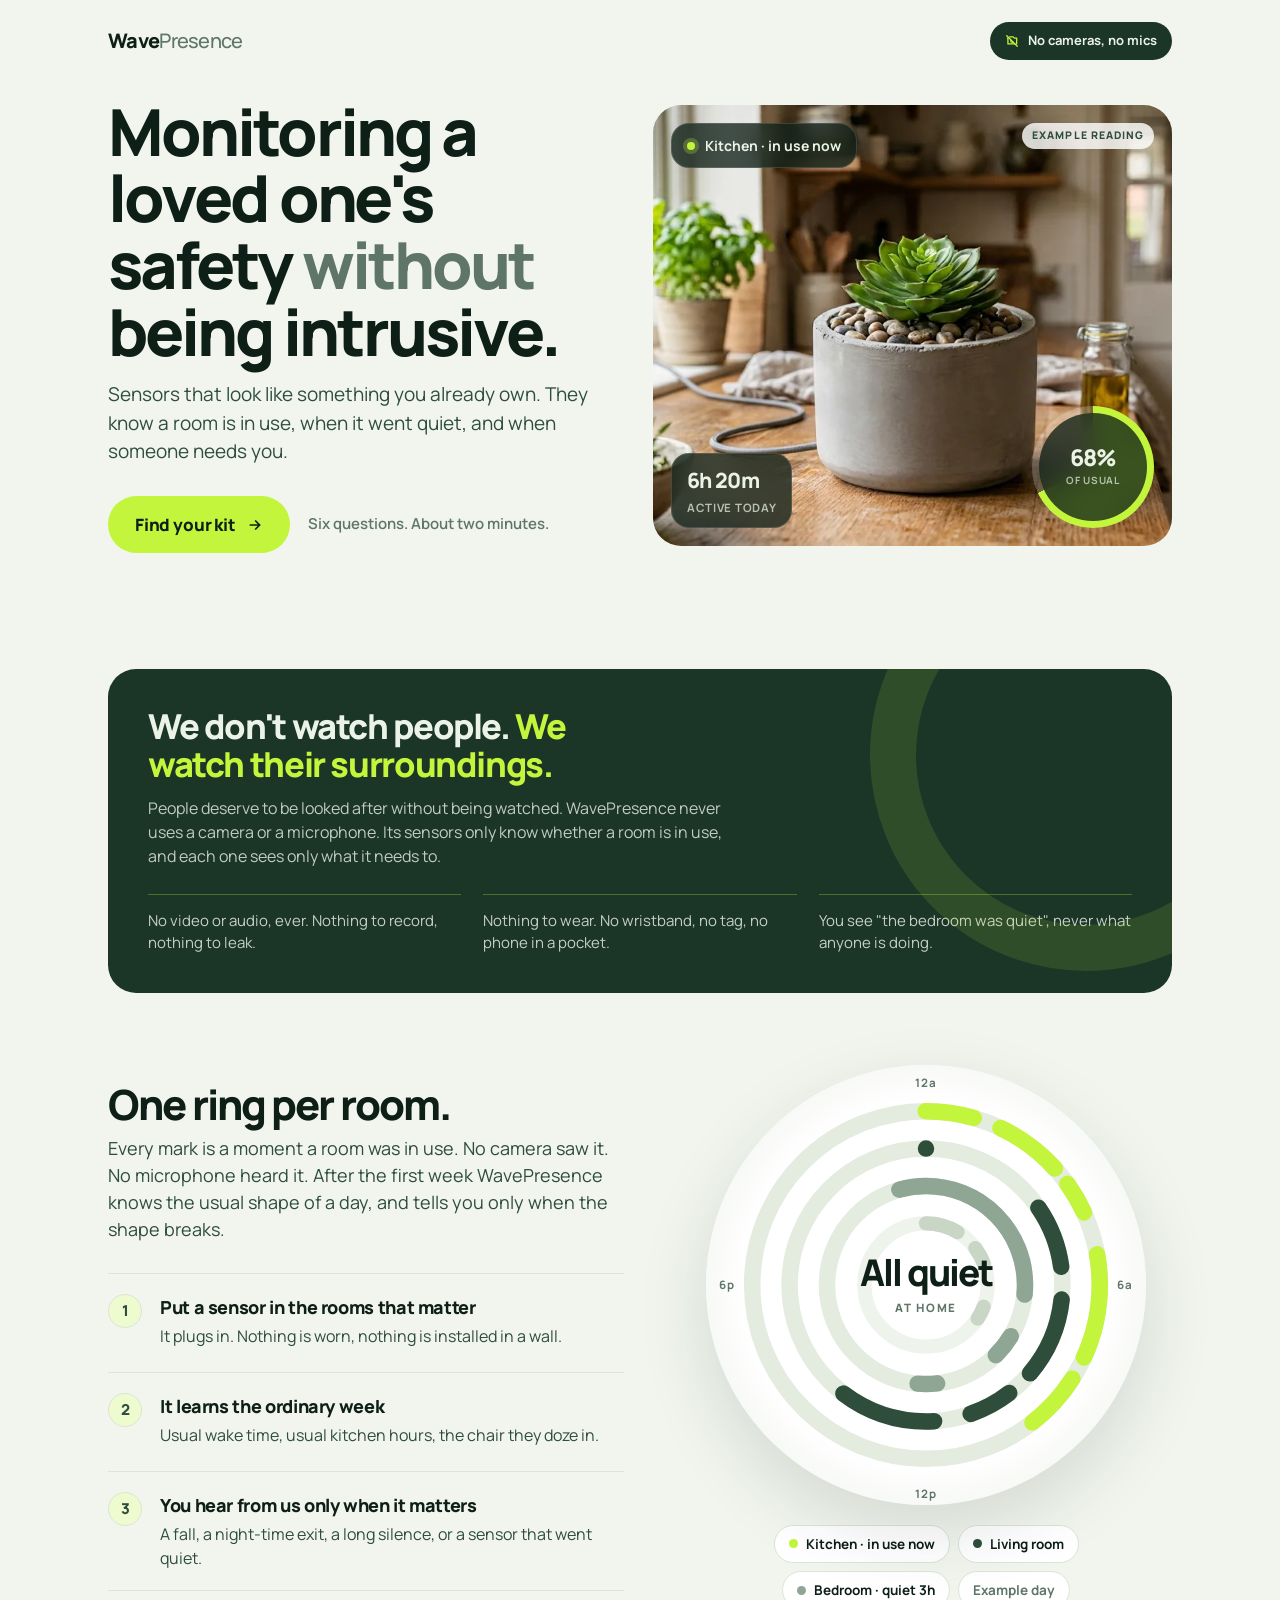
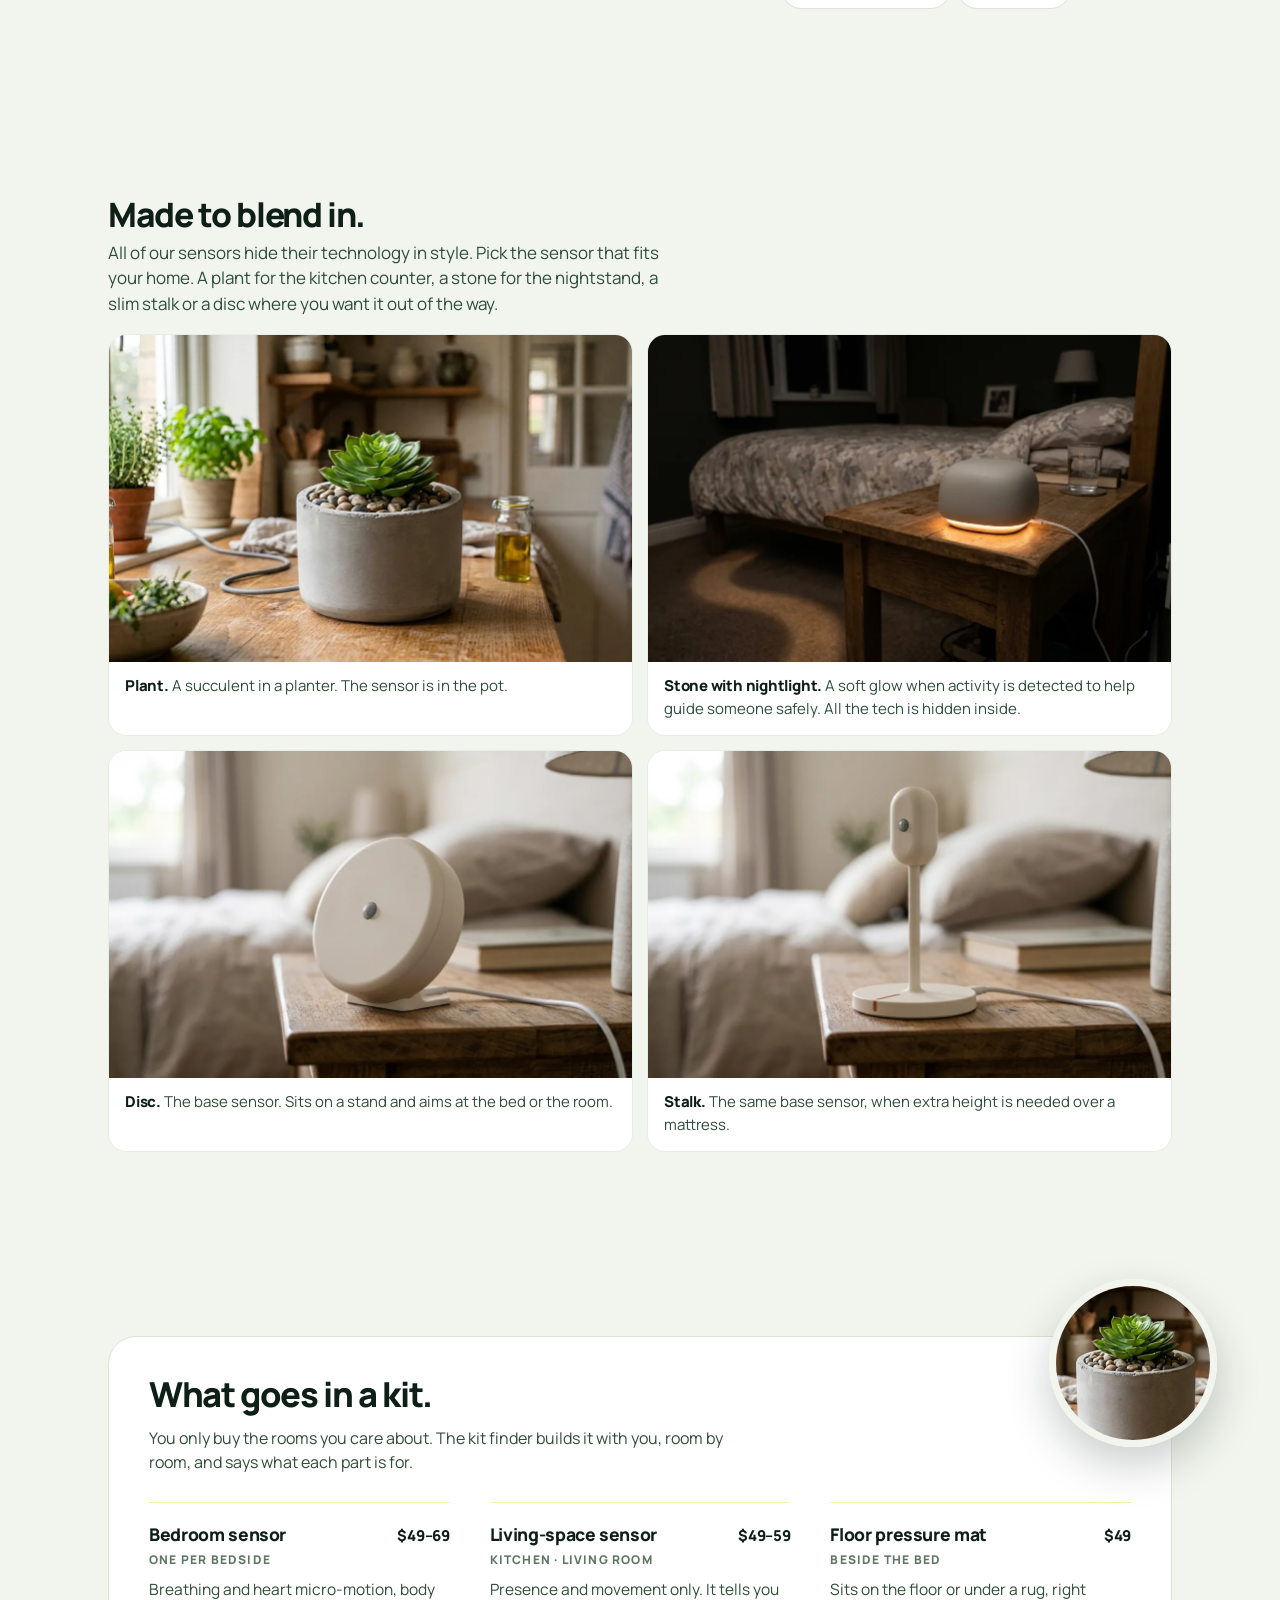
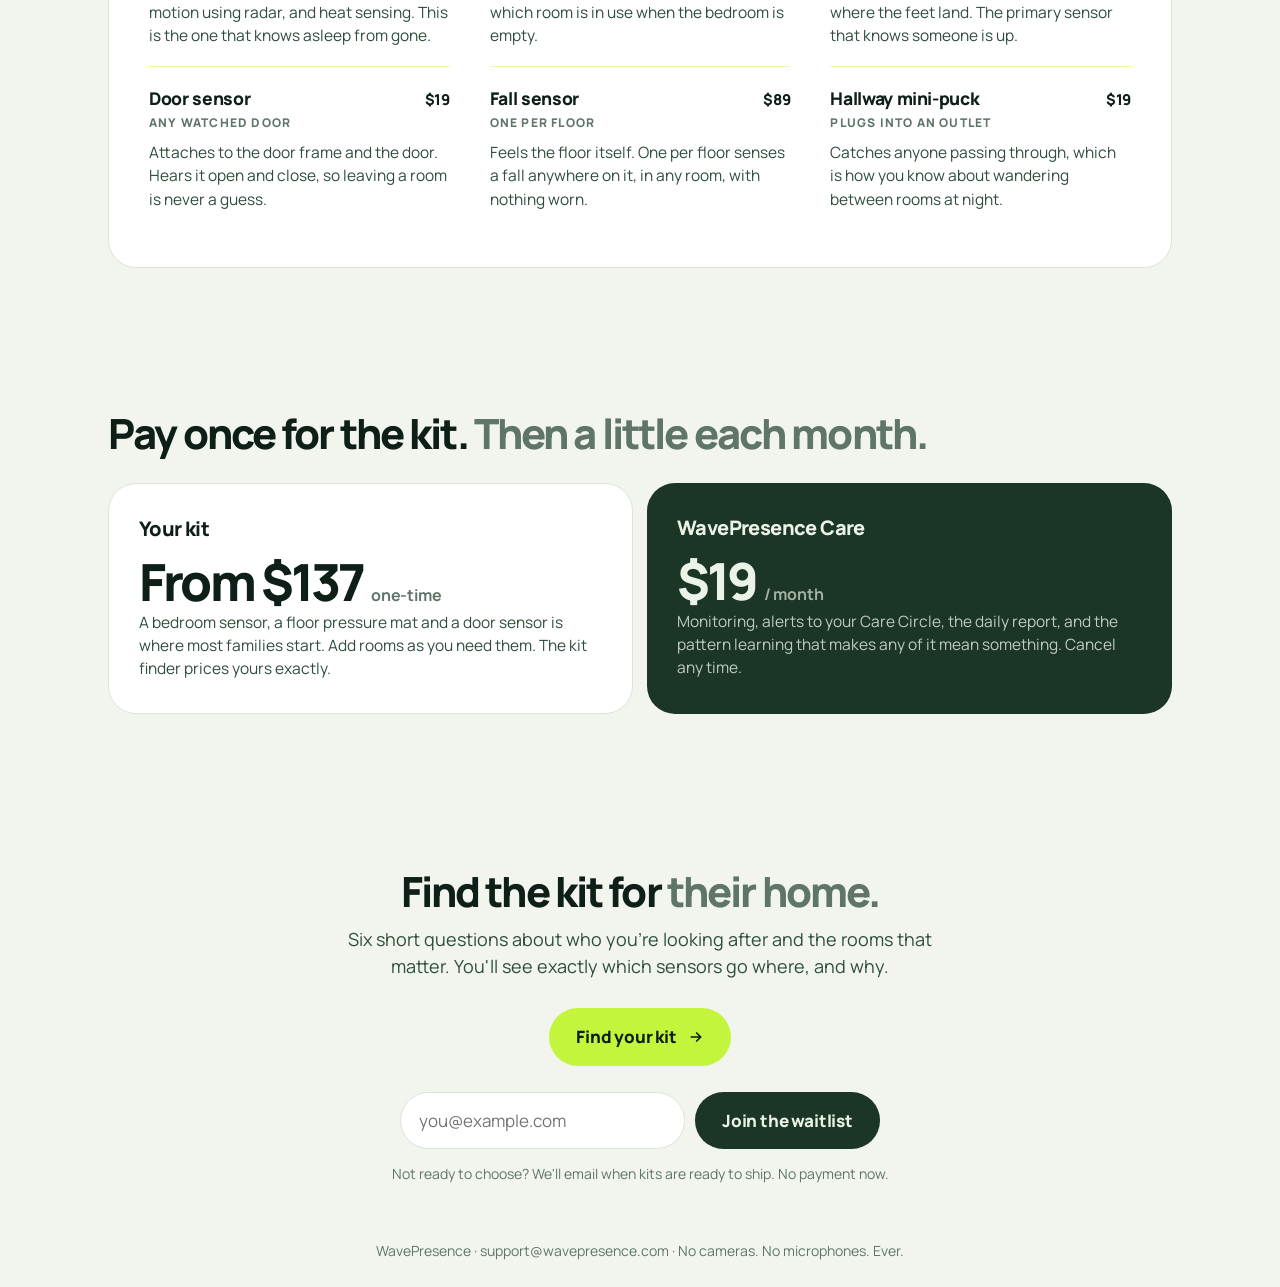
==== commit 291a2755: "docs(design): record the built system; retire the lime ordinals and the stale brand note DESIGN.md a" ====
--- a/index.html
+++ b/index.html
@@ -52,8 +52,10 @@
   .steps li { display: grid; grid-template-columns: auto 1fr; gap: 18px; padding: 20px 0;
     border-top: 1px solid var(--line); }
   .steps li:last-child { border-bottom: 1px solid var(--line); }
-  .steps .n { width: 34px; height: 34px; border-radius: 50%; background: var(--lime); color: var(--ink);
-    display: grid; place-items: center; font-weight: 800; font-size: 15px; }
+  /* An ordinal is not a live reading. Lime-wash is the field, not the signal. */
+  .steps .n { width: 34px; height: 34px; border-radius: 50%; background: var(--lime-wash);
+    color: var(--ink-2); border: 1.5px solid var(--line); display: grid; place-items: center;
+    font-weight: 800; font-size: 15px; }
   .steps b { display: block; font-weight: 800; letter-spacing: -.02em; font-size: 18px; margin-bottom: 3px; }
   .steps p { color: var(--ink-2); font-size: 16px; }
   .dial { position: relative; width: 100%; max-width: 440px; justify-self: center; aspect-ratio: 1;
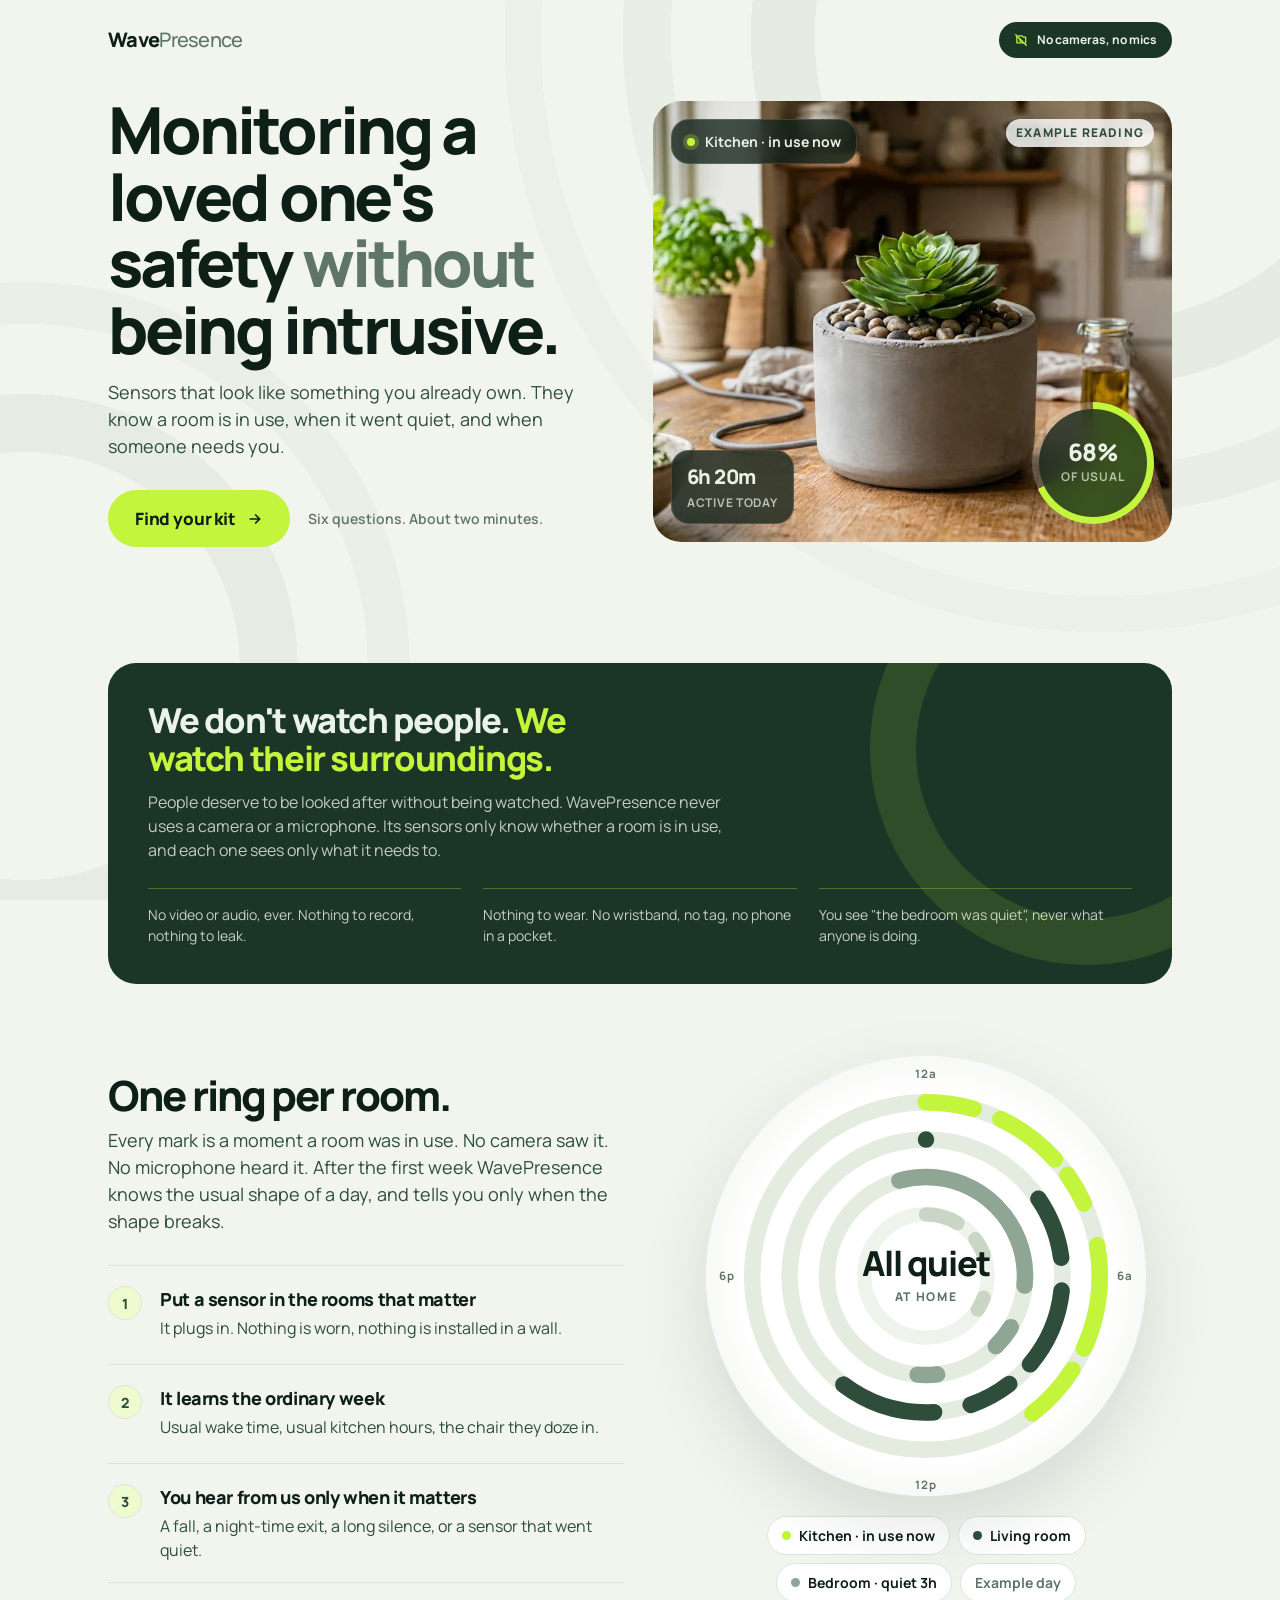
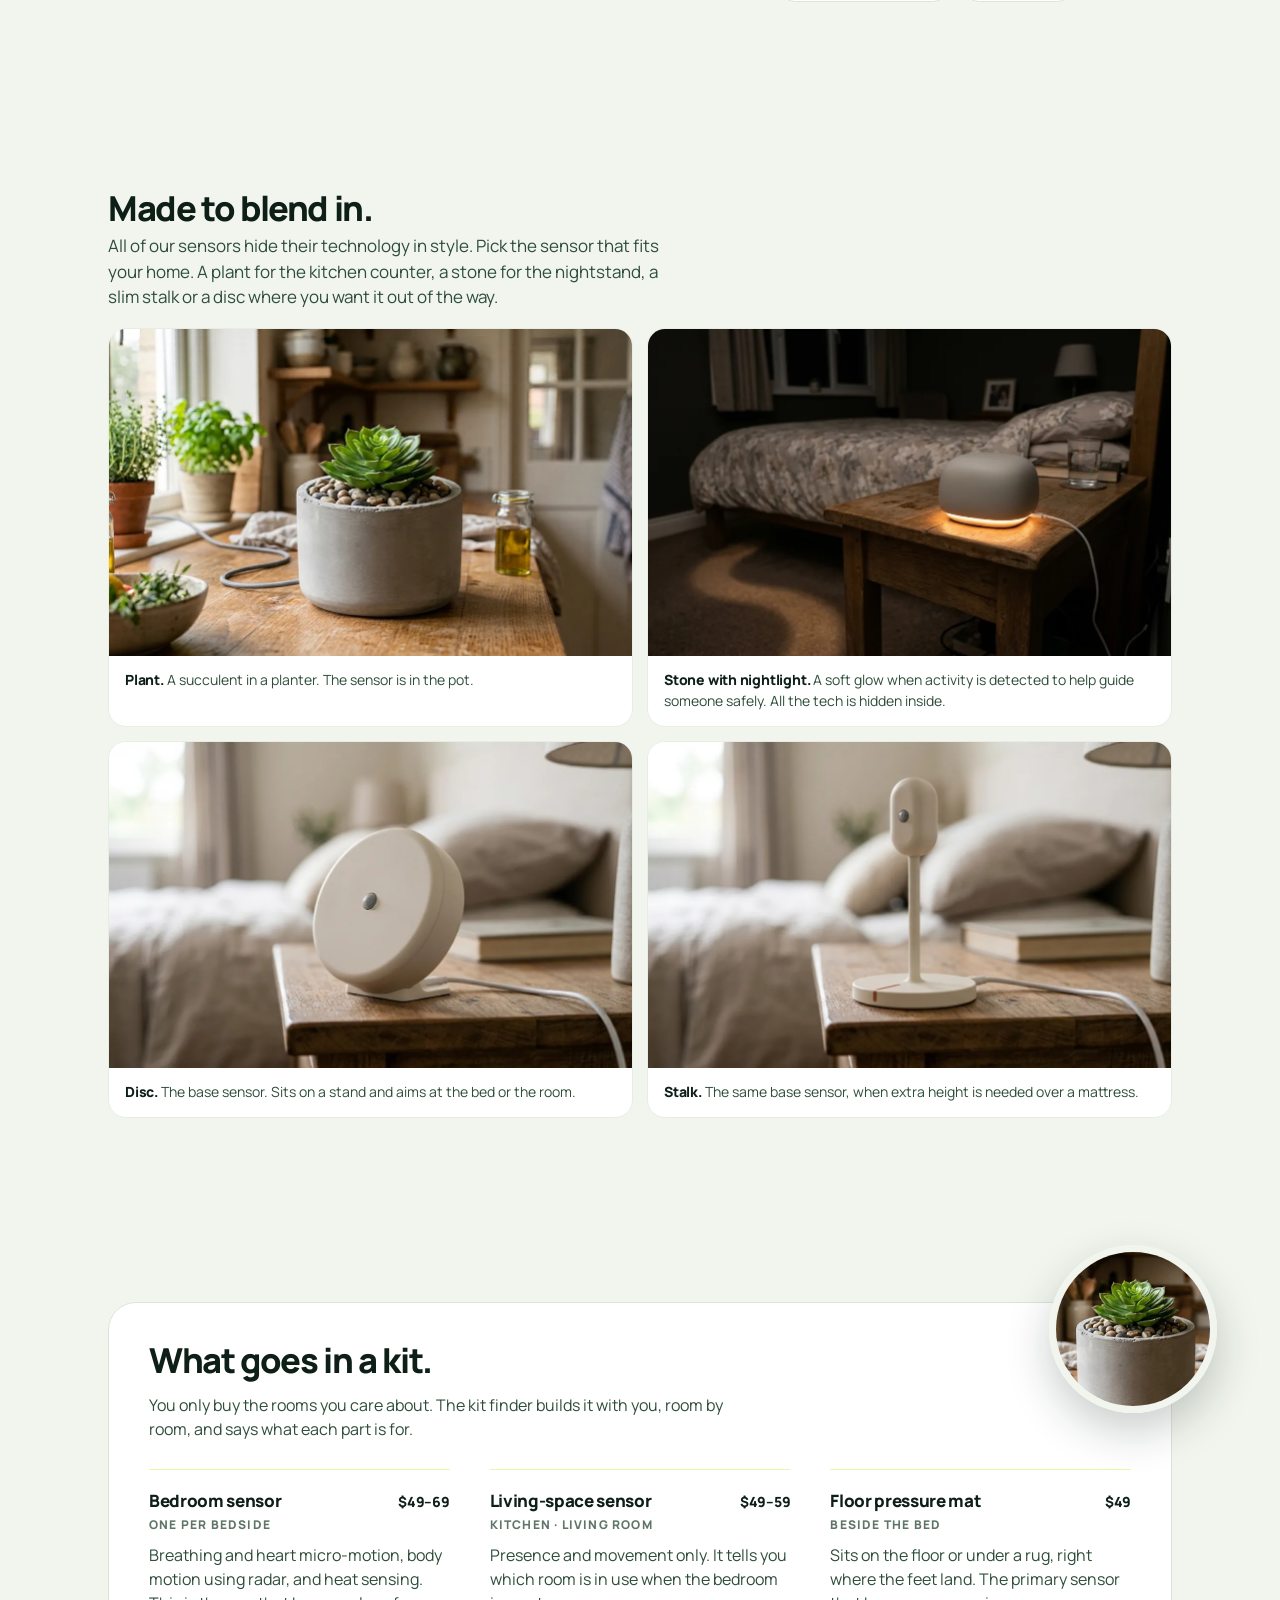
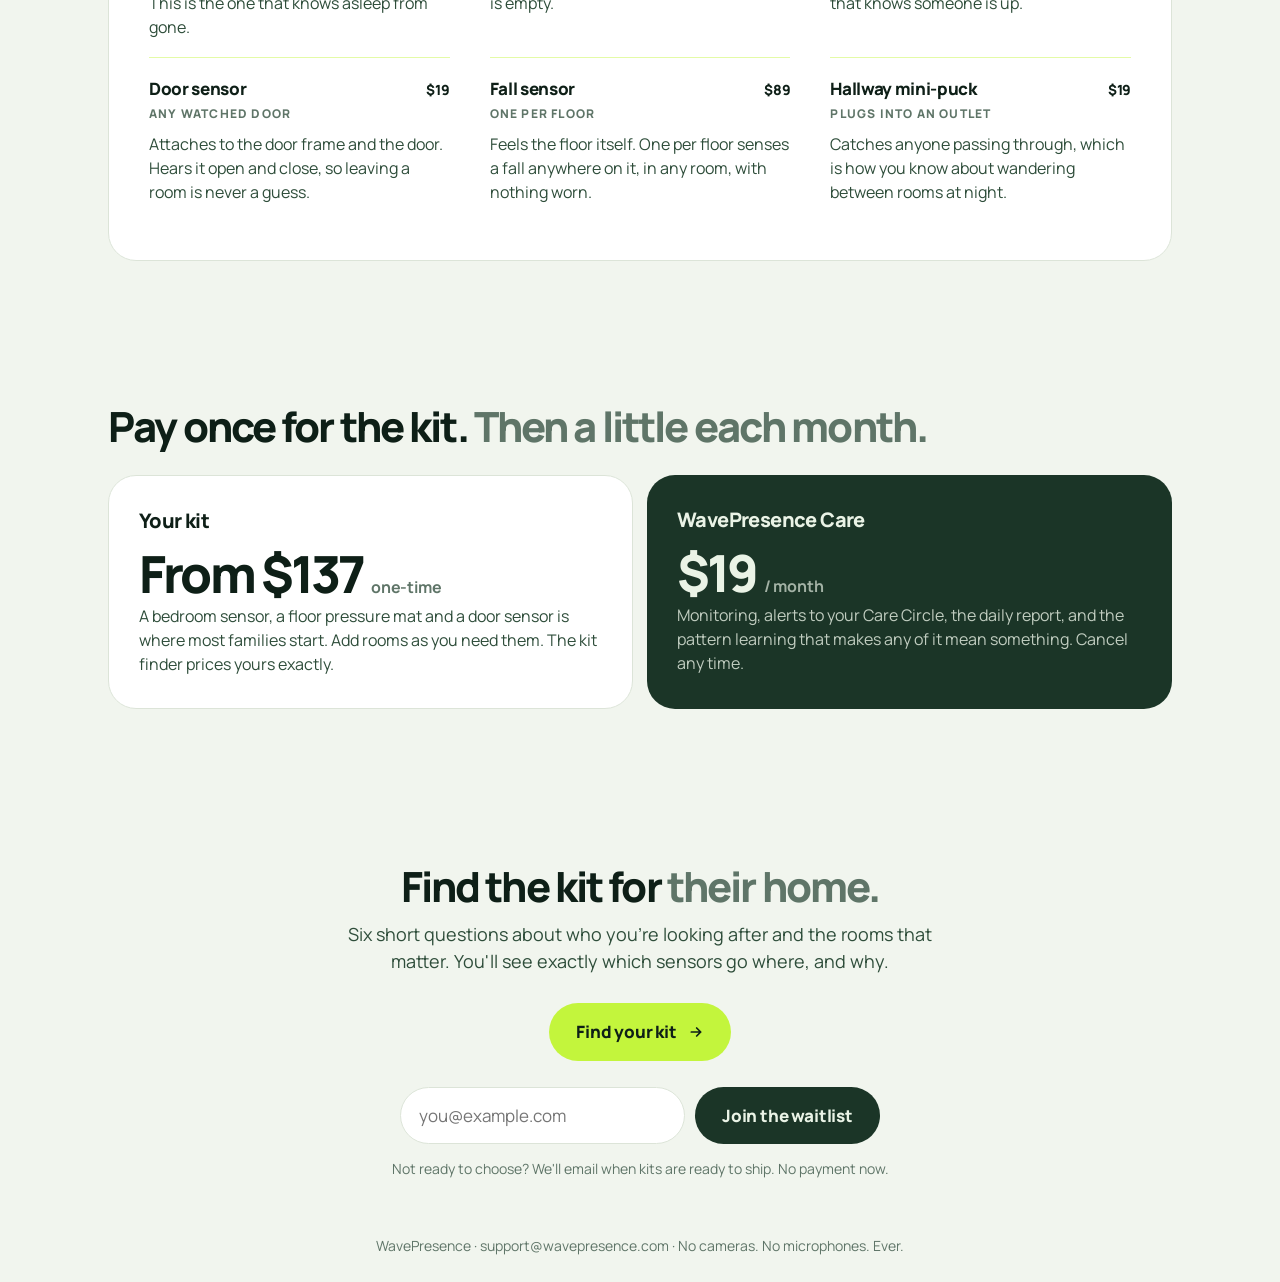
==== commit 09db5173: "refactor(type): one honest ramp, and DESIGN.md records it The CSS carried twenty ad-hoc sizes doing " ====
--- a/index.html
+++ b/index.html
@@ -20,7 +20,7 @@
   .hero { display: grid; grid-template-columns: 1fr 1.06fr; gap: 56px; align-items: center; padding: 16px 0 76px; }
   @media (max-width: 900px) { .hero { grid-template-columns: 1fr; gap: 34px; padding-bottom: 48px; } }
   .hero h1 { font-size: clamp(2.5rem, 6vw, 4.05rem); }
-  .hero .lede { font-size: 19px; max-width: 46ch; }
+  .hero .lede { font-size: 18px; max-width: 46ch; }
   .shot { position: relative; border-radius: var(--r-lg); overflow: hidden; aspect-ratio: 4/3.4; background: var(--ground-2); }
   .shot img { width: 100%; height: 100%; object-fit: cover; display: block; }
   .float { position: absolute; display: flex; align-items: center; gap: 10px; padding: 11px 15px;
@@ -29,21 +29,21 @@
     box-shadow: 0 0 0 4px rgba(195,245,60,.25); }
   .f1 { top: 18px; left: 18px; }
   .f2 { bottom: 18px; left: 18px; flex-direction: column; align-items: flex-start; gap: 2px; }
-  .f2 b { font-size: 21px; font-weight: 800; letter-spacing: -.03em; }
-  .f2 span { font-size: 11.5px; color: rgba(234,243,230,.72); font-weight: 700; letter-spacing: .06em; }
+  .f2 b { font-size: 20px; font-weight: 800; letter-spacing: -.03em; }
+  .f2 span { font-size: 12px; color: rgba(234,243,230,.72); font-weight: 700; letter-spacing: .06em; }
   .ring { position: absolute; right: 18px; bottom: 18px; width: 122px; height: 122px; border-radius: 50%;
     display: grid; place-items: center; padding: 7px;
     background: conic-gradient(var(--lime) 0 68%, rgba(255,255,255,.22) 68% 100%); }
   .ring > div { width: 100%; height: 100%; border-radius: 50%; background: var(--glass);
     backdrop-filter: blur(14px); -webkit-backdrop-filter: blur(14px);
     display: grid; place-items: center; align-content: center; color: #EAF3E6; text-align: center; }
-  .ring b { font-size: 23px; font-weight: 800; letter-spacing: -.04em; line-height: 1; }
-  .ring span { font-size: 10px; font-weight: 700; color: rgba(234,243,230,.7); margin-top: 4px; letter-spacing: .07em; }
-  .demo-note { position: absolute; top: 18px; right: 18px; font-size: 10.5px; font-weight: 800;
+  .ring b { font-size: 24px; font-weight: 800; letter-spacing: -.04em; line-height: 1; }
+  .ring span { font-size: 12px; font-weight: 700; color: rgba(234,243,230,.7); margin-top: 4px; letter-spacing: .07em; }
+  .demo-note { position: absolute; top: 18px; right: 18px; font-size: 12px; font-weight: 800;
     letter-spacing: .1em; padding: 5px 10px; border-radius: 999px;
     background: rgba(255,255,255,.82); color: var(--ink-2); }
   .hero-actions { display: flex; align-items: center; gap: 18px; flex-wrap: wrap; margin-top: 28px; }
-  .hero-actions .side { font-size: 15px; color: var(--ink-3); font-weight: 600; }
+  .hero-actions .side { font-size: 14px; color: var(--ink-3); font-weight: 600; }
 
   /* How it works */
   .how { display: grid; grid-template-columns: 1.05fr 1fr; gap: 56px; align-items: center; }
@@ -55,7 +55,7 @@
   /* An ordinal is not a live reading. Lime-wash is the field, not the signal. */
   .steps .n { width: 34px; height: 34px; border-radius: 50%; background: var(--lime-wash);
     color: var(--ink-2); border: 1.5px solid var(--line); display: grid; place-items: center;
-    font-weight: 800; font-size: 15px; }
+    font-weight: 800; font-size: 14px; }
   .steps b { display: block; font-weight: 800; letter-spacing: -.02em; font-size: 18px; margin-bottom: 3px; }
   .steps p { color: var(--ink-2); font-size: 16px; }
   .dial { position: relative; width: 100%; max-width: 440px; justify-self: center; aspect-ratio: 1;
@@ -63,12 +63,12 @@
     box-shadow: 0 26px 70px rgba(20,40,28,.13); }
   .dial svg { width: 100%; height: 100%; display: block; }
   .dial .mid { position: absolute; inset: 0; display: grid; place-content: center; text-align: center; }
-  .dial .mid b { display: block; font-size: clamp(1.6rem,3.6vw,2.3rem); font-weight: 800; letter-spacing: -.05em; line-height: 1; }
-  .dial .mid span { display: block; font-size: 11.5px; font-weight: 800; letter-spacing: .14em; color: var(--ink-3); margin-top: 8px; }
+  .dial .mid b { display: block; font-size: clamp(1.5rem, 4.4vw, 2.15rem); font-weight: 800; letter-spacing: -.04em; line-height: 1; }
+  .dial .mid span { display: block; font-size: 12px; font-weight: 800; letter-spacing: .14em; color: var(--ink-3); margin-top: 8px; }
   .dialcol { justify-self: center; width: 100%; max-width: 440px; }
   .dial { max-width: none; }
   .legend { display: flex; flex-wrap: wrap; gap: 8px; margin-top: 20px; justify-content: center; }
-  .lg { display: inline-flex; align-items: center; gap: 8px; font-size: 13.5px; font-weight: 700;
+  .lg { display: inline-flex; align-items: center; gap: 8px; font-size: 14px; font-weight: 700;
     background: var(--paper); padding: 8px 14px; border-radius: 999px; border: 1px solid var(--line); }
   .lg i { width: 9px; height: 9px; border-radius: 50%; display: block; }
 
@@ -92,11 +92,11 @@
      mark that means live. Same relationship as .band li in organic.css. */
   .kitlist li { padding: 18px 0; border-top: 1px solid rgba(195,245,60,.45); }
   .kitlist .hd { display: flex; align-items: baseline; justify-content: space-between; gap: 14px; }
-  .kitlist b { font-weight: 800; letter-spacing: -.02em; font-size: 17.5px; }
+  .kitlist b { font-weight: 800; letter-spacing: -.02em; font-size: 17px; }
   .kitlist .pr { font-weight: 800; letter-spacing: -.02em; white-space: nowrap; }
   .kitlist .rm { display: block; font-size: 12px; font-weight: 800; letter-spacing: .1em;
     text-transform: uppercase; color: var(--ink-3); margin-top: 3px; }
-  .kitlist p { color: var(--ink-2); font-size: 15.5px; margin-top: 9px; max-width: 42ch; }
+  .kitlist p { color: var(--ink-2); font-size: 16px; margin-top: 9px; max-width: 42ch; }
   .medallion { position: absolute; right: -46px; top: -58px; width: 168px; height: 168px;
     border-radius: 50%; overflow: hidden; margin: 0; border: 7px solid var(--ground);
     box-shadow: 0 18px 44px rgba(14,31,23,.22); }
@@ -115,7 +115,7 @@
     line-height: 1; margin: 12px 0 4px; position: relative; }
   .pc .big small { font-size: 16px; font-weight: 700; letter-spacing: -.01em; color: var(--ink-3); }
   .pc.sub .big small { color: rgba(234,243,230,.66); }
-  .pc p { font-size: 15.5px; color: var(--ink-2); position: relative; }
+  .pc p { font-size: 16px; color: var(--ink-2); position: relative; }
   .pc.sub p { color: rgba(234,243,230,.8); }
 
   /* Close */
--- a/assets/organic.css
+++ b/assets/organic.css
@@ -18,6 +18,27 @@
   background: var(--ground); color: var(--ink); font-family: var(--f);
   font-size: 17px; line-height: 1.5; -webkit-font-smoothing: antialiased;
 }
+/* Ambient rings. The same concentric arcs the product uses to draw a day,
+   held far back so they read as ground, never as content. Fixed so they stay
+   put on a long page; pointer-events off; behind everything. */
+body::before {
+  content: ""; position: fixed; inset: 0; z-index: -1; pointer-events: none;
+  background:
+    radial-gradient(circle at 86% 4%, transparent 0 286px, rgba(46,77,58,.055) 286px 350px, transparent 350px),
+    radial-gradient(circle at 86% 4%, transparent 0 430px, rgba(46,77,58,.04) 430px 478px, transparent 478px),
+    radial-gradient(circle at 86% 4%, transparent 0 560px, rgba(46,77,58,.028) 560px 596px, transparent 596px),
+    radial-gradient(circle at 2% 74%, transparent 0 214px, rgba(46,77,58,.05) 214px 272px, transparent 272px),
+    radial-gradient(circle at 2% 74%, transparent 0 342px, rgba(46,77,58,.034) 342px 384px, transparent 384px);
+}
+@media (max-width: 700px) {
+  body::before {
+    background:
+      radial-gradient(circle at 92% 3%, transparent 0 180px, rgba(46,77,58,.05) 180px 228px, transparent 228px),
+      radial-gradient(circle at 92% 3%, transparent 0 286px, rgba(46,77,58,.032) 286px 320px, transparent 320px),
+      radial-gradient(circle at -6% 78%, transparent 0 160px, rgba(46,77,58,.042) 160px 205px, transparent 205px);
+  }
+}
+
 a { color: inherit; }
 button, input, select { font: inherit; color: inherit; }
 
@@ -29,7 +50,7 @@
 .wordmark { font-size: 20px; font-weight: 800; letter-spacing: -.035em; text-decoration: none; }
 .wordmark em { font-style: normal; font-weight: 500; color: var(--ink-3); }
 .privacy-pill {
-  font-size: 13px; font-weight: 700; color: #EAF3E6; background: var(--moss);
+  font-size: 12px; font-weight: 700; color: #EAF3E6; background: var(--moss);
   padding: 9px 15px; border-radius: 999px; display: flex; gap: 9px; align-items: center;
   white-space: nowrap; flex: none;
 }
@@ -43,14 +64,13 @@
 h2 { font-size: clamp(1.9rem, 5.4vw, 2.6rem); margin-bottom: 10px; }
 h1 em, h2 em { font-style: normal; color: var(--ink-3); }
 .lede { color: var(--ink-2); font-size: 18px; max-width: 56ch; margin-bottom: 30px; }
-.hint { font-size: 15px; color: var(--ink-3); margin-top: 10px; }
+.hint { font-size: 14px; color: var(--ink-3); margin-top: 10px; }
 
 /* Buttons — lime is the primary action and the live signal, nothing else. */
 .btn { display: inline-flex; align-items: center; gap: 11px; padding: 16px 27px; border-radius: 999px;
   border: 0; background: var(--lime); color: var(--ink); font-weight: 800; font-size: 17px;
   letter-spacing: -.01em; cursor: pointer; text-decoration: none;
   transition: background 160ms ease, transform 120ms ease; }
-.btn:hover { background: var(--lime-deep); }
 .btn:active { transform: translateY(1px); }
 .btn:disabled { opacity: .5; cursor: default; }
 .btn:focus-visible, input:focus-visible, select:focus-visible, [role="radio"]:focus-visible,
@@ -65,14 +85,12 @@
 select:focus { border-color: var(--ink-2); box-shadow: 0 0 0 4px rgba(195,245,60,.4); outline: none; }
 
 /* One error voice for both pages. */
-.error { color: #A8452B; font-size: 15px; margin-top: 8px; display: none; font-weight: 600; }
+.error { color: #A8452B; font-size: 14px; margin-top: 8px; display: none; font-weight: 600; }
 .error.show { display: block; }
 input[aria-invalid="true"] { border-color: #A8452B; }
 .btn svg { width: 16px; height: 16px; }
 .btn.ghost { background: transparent; color: var(--ink-2); padding-left: 10px; font-weight: 700; }
-.btn.ghost:hover { background: var(--ground-2); color: var(--ink); }
 .btn.sage { background: var(--moss); color: #EAF3E6; }
-.btn.sage:hover { background: var(--moss-2); }
 
 /* Moss slab — the privacy statement, and any passage that must stop the scroll. */
 .band { background: var(--moss); color: #EAF3E6; border-radius: var(--r-lg); padding: 38px 40px;
@@ -87,12 +105,12 @@
 .band ul { list-style: none; margin-top: 26px; display: grid; grid-template-columns: repeat(3, 1fr);
   gap: 22px; position: relative; }
 @media (max-width: 720px) { .band ul { grid-template-columns: 1fr; gap: 14px; } }
-.band li { display: block; font-size: 15px; color: rgba(234,243,230,.82);
+.band li { display: block; font-size: 14px; color: rgba(234,243,230,.82);
   padding-top: 15px; border-top: 1px solid rgba(195,245,60,.3); }
 .band li svg { display: none; }
 
 /* Device gallery */
-.gallery-title { font-size: clamp(1.6rem, 4.4vw, 2.1rem); font-weight: 800; letter-spacing: -.04em;
+.gallery-title { font-size: clamp(1.5rem, 4.4vw, 2.15rem); font-weight: 800; letter-spacing: -.04em;
   margin: 44px 0 8px; }
 .gallery-lede { color: var(--ink-2); max-width: 58ch; margin-bottom: 4px; }
 .gallery { display: grid; grid-template-columns: 1fr 1fr; gap: 14px; margin-top: 18px; }
@@ -100,9 +118,13 @@
 .gallery figure { margin: 0; border-radius: var(--r-md); overflow: hidden; background: var(--paper);
   border: 1px solid var(--line-soft); }
 .gallery img { display: block; width: 100%; aspect-ratio: 16/10; object-fit: cover; }
-.gallery figcaption { padding: 13px 16px 15px; font-size: 15px; color: var(--ink-2); }
+.gallery figcaption { padding: 13px 16px 15px; font-size: 14px; color: var(--ink-2); }
 .gallery figcaption b { color: var(--ink); font-weight: 800; letter-spacing: -.015em; }
 .gallery + h2 { margin-top: 46px; }
+
+/* Tick marks sit ON lime, so they are drawn in ink. A white tick on #C3F53C is
+   invisible — this rule beats the inline stroke attribute on every check icon. */
+.mark svg, .box svg { stroke: var(--ink); stroke-width: 3.4; }
 
 /* Small lime tag used over photography and beside a live reading. */
 .chip { display: inline-flex; align-items: center; gap: 7px; font-size: 12px; font-weight: 800;
@@ -121,3 +143,9 @@
 @media (prefers-reduced-motion: reduce) {
   .settle, .settle.in { opacity: 1; transform: none; transition: none; }
 }
+
+@media (hover: hover) and (pointer: fine) {
+  .btn:hover { background: var(--lime-deep); }
+  .btn.ghost:hover { background: var(--ground-2); color: var(--ink); }
+  .btn.sage:hover { background: var(--moss-2); }
+}
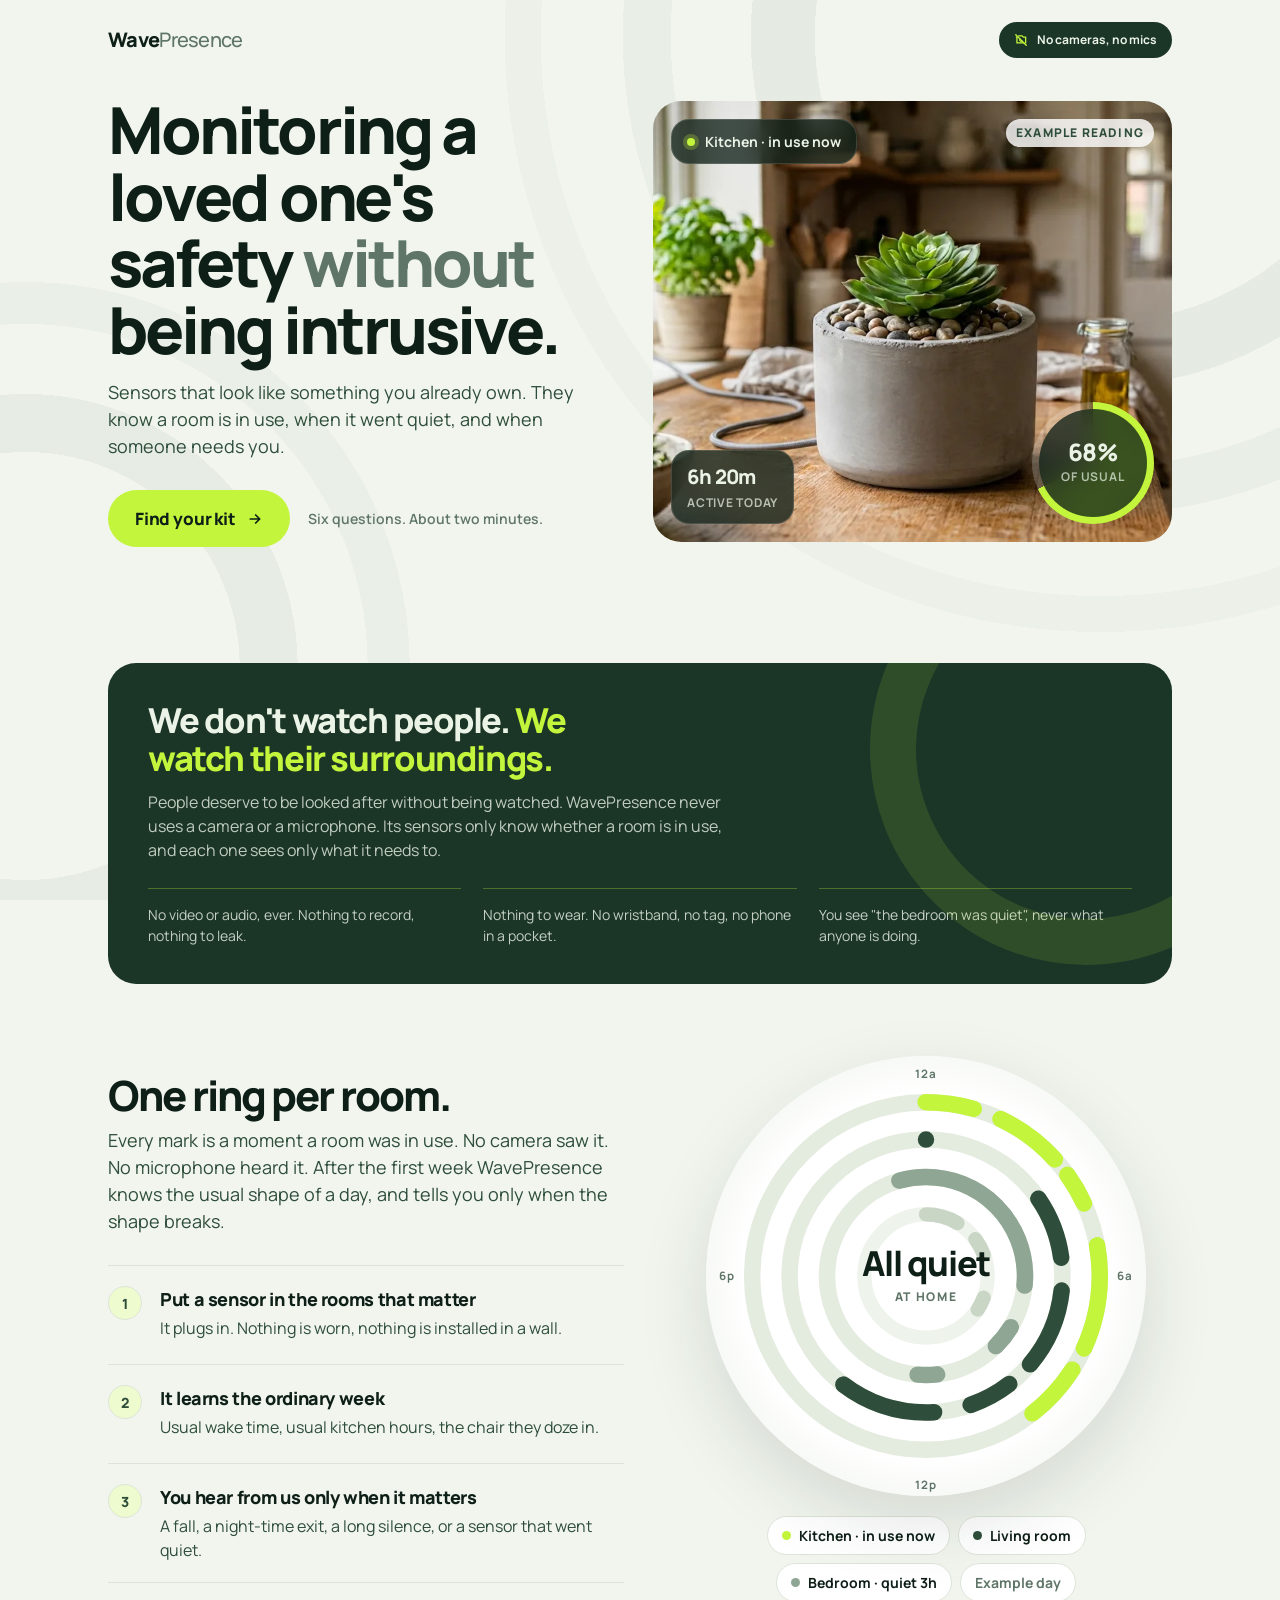
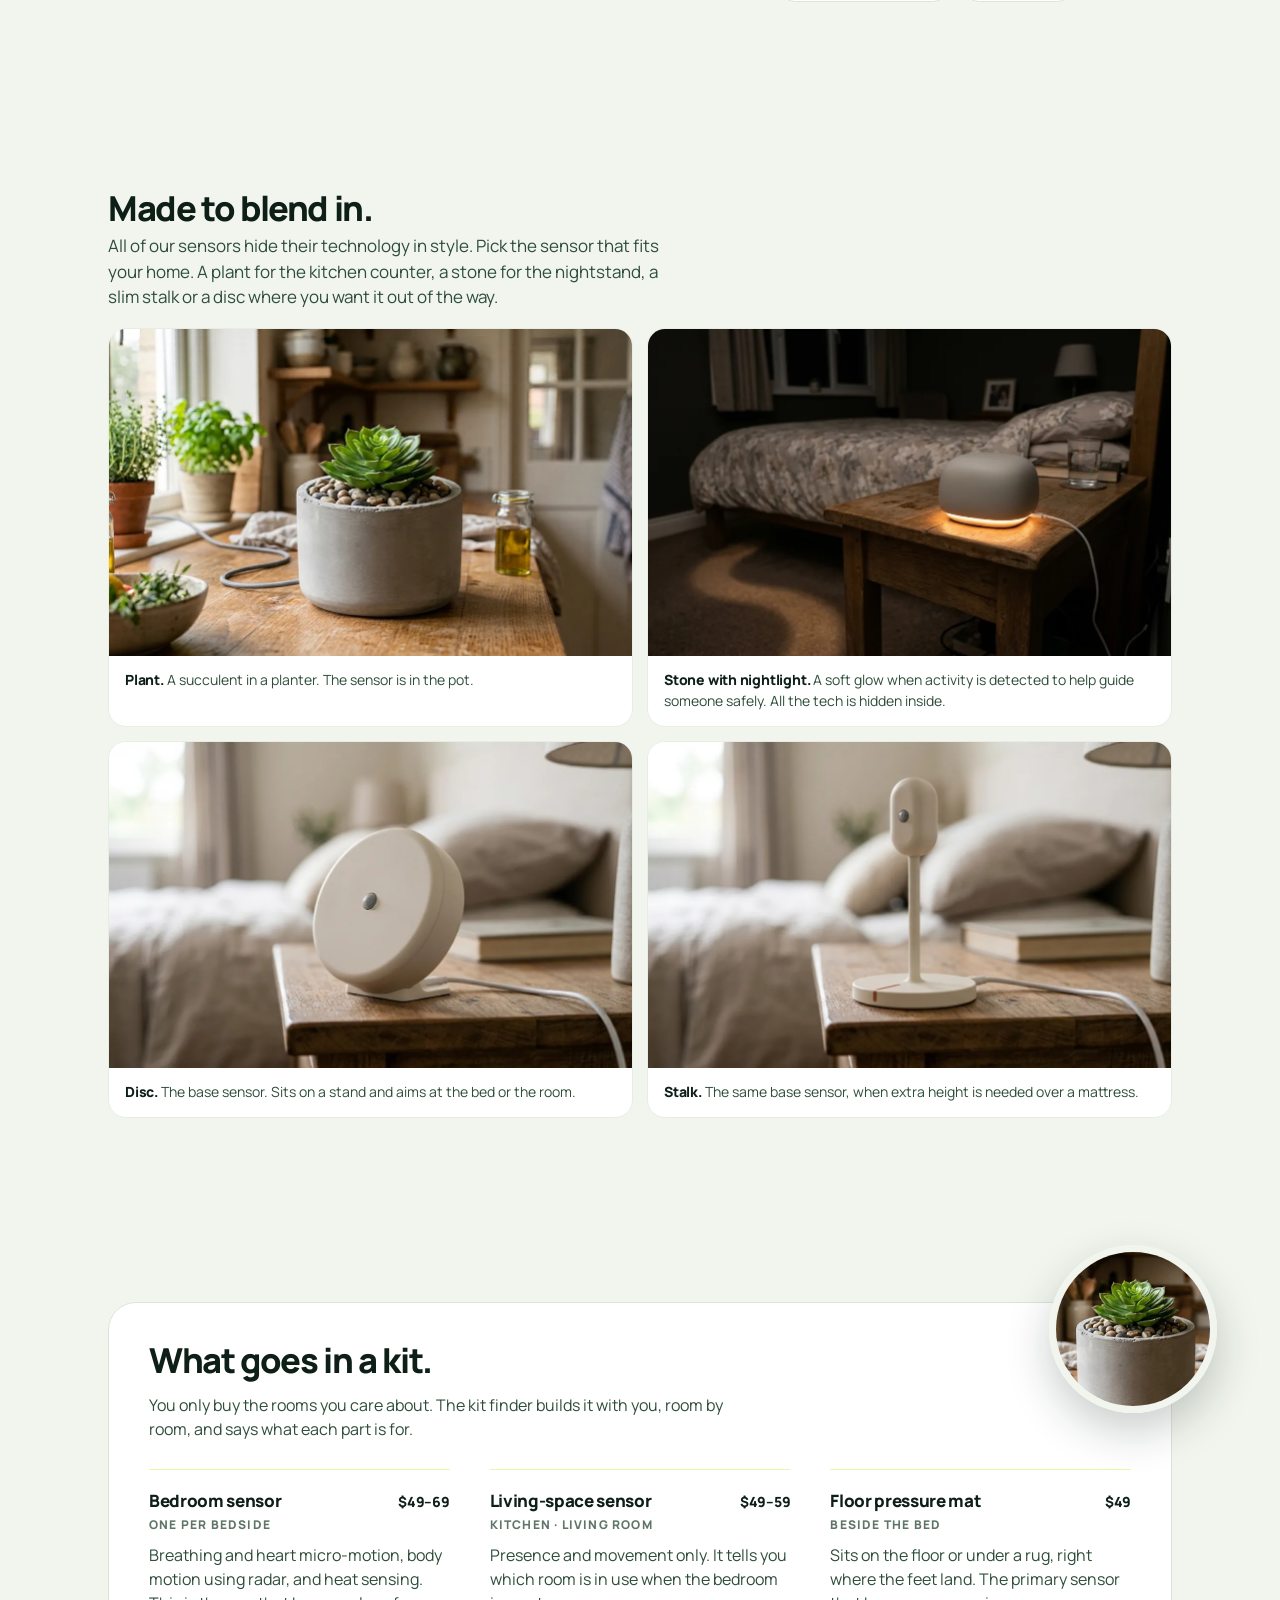
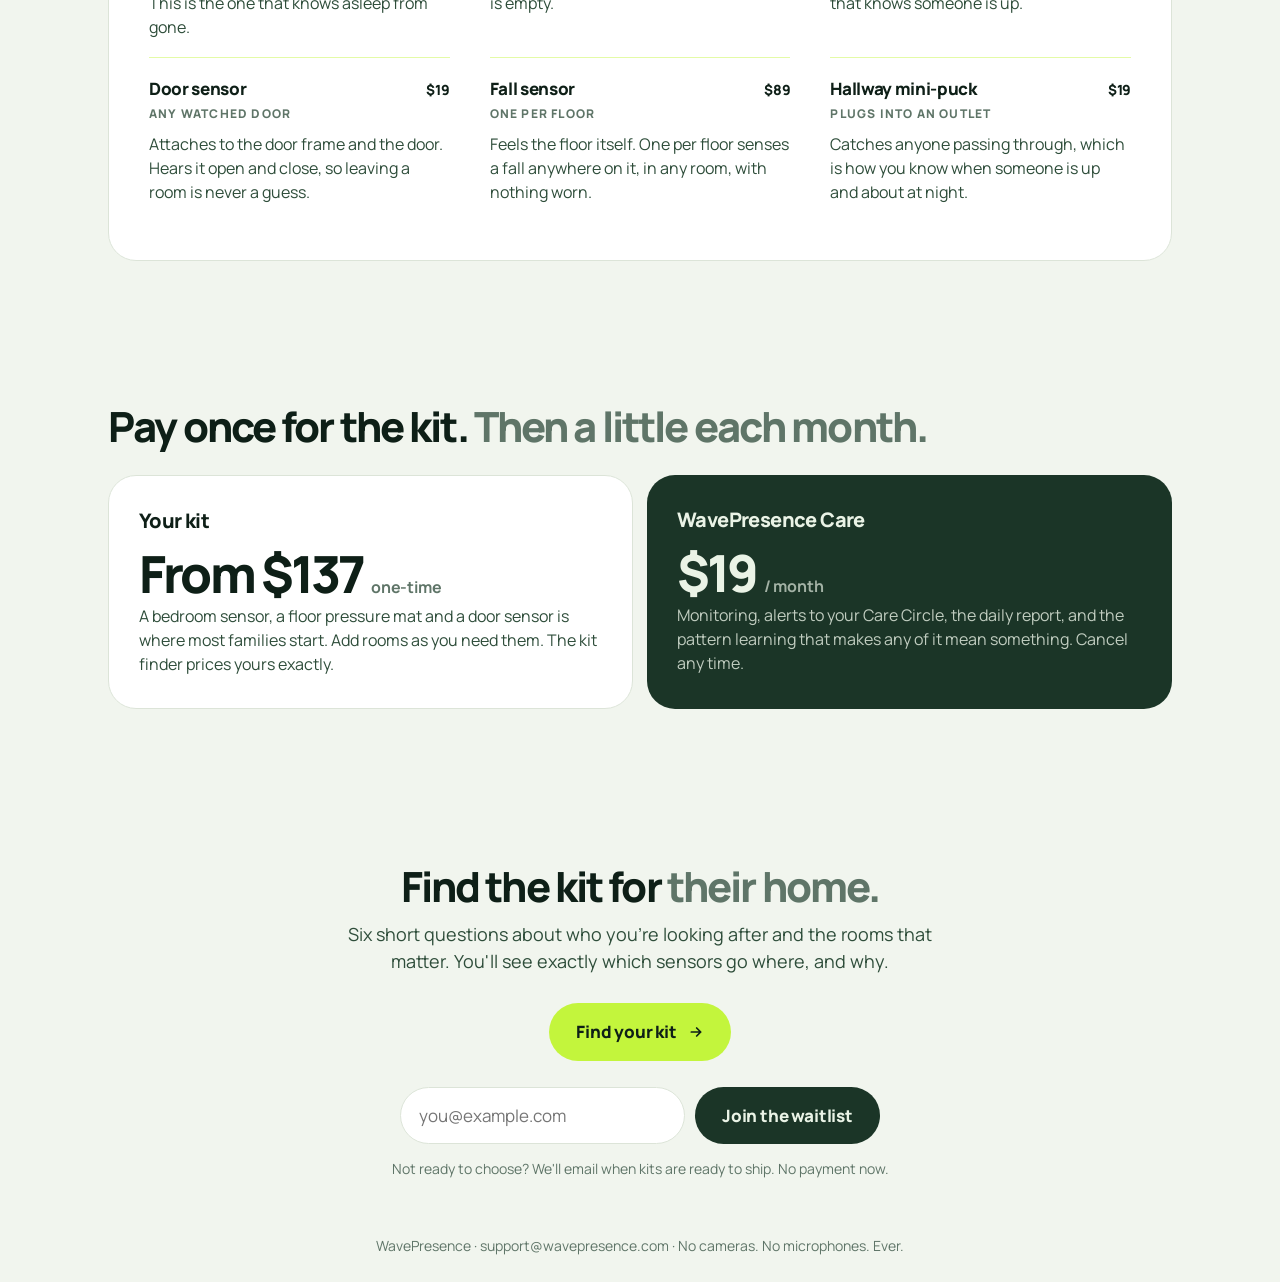
==== commit fd83d3dc: "copy: the watched person may be reading, so say it that way Rich lives with his mother, who has deme" ====
--- a/index.html
+++ b/index.html
@@ -260,7 +260,7 @@
         <li><span class="hd"><b>Fall sensor</b><span class="pr">$89</span></span><span class="rm">One per floor</span>
           <p>Feels the floor itself. One per floor senses a fall anywhere on it, in any room, with nothing worn.</p></li>
         <li><span class="hd"><b>Hallway mini-puck</b><span class="pr">$19</span></span><span class="rm">Plugs into an outlet</span>
-          <p>Catches anyone passing through, which is how you know about wandering between rooms at night.</p></li>
+          <p>Catches anyone passing through, which is how you know when someone is up and about at night.</p></li>
       </ul>
       <figure class="medallion"><img src="assets/devices/plant-round.webp" alt="The succulent that hides a WavePresence sensor" /></figure>
     </div>
